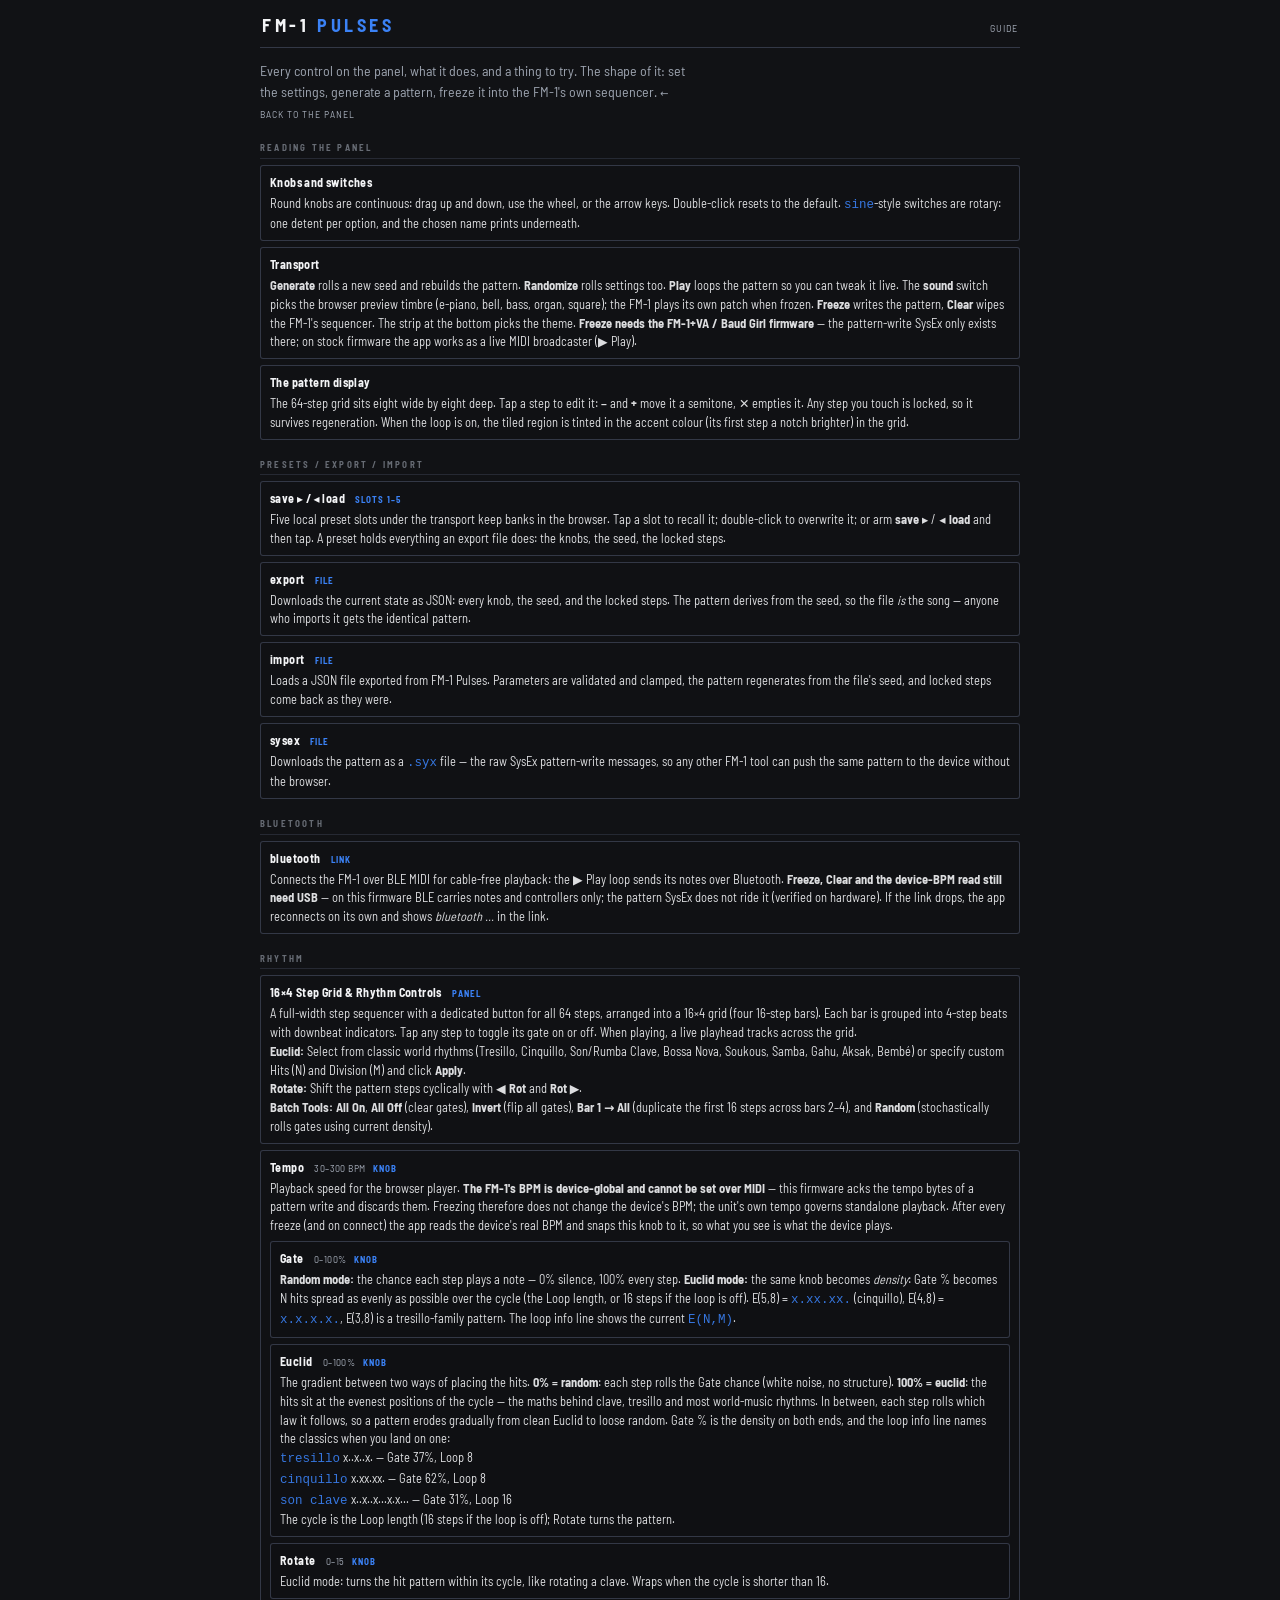
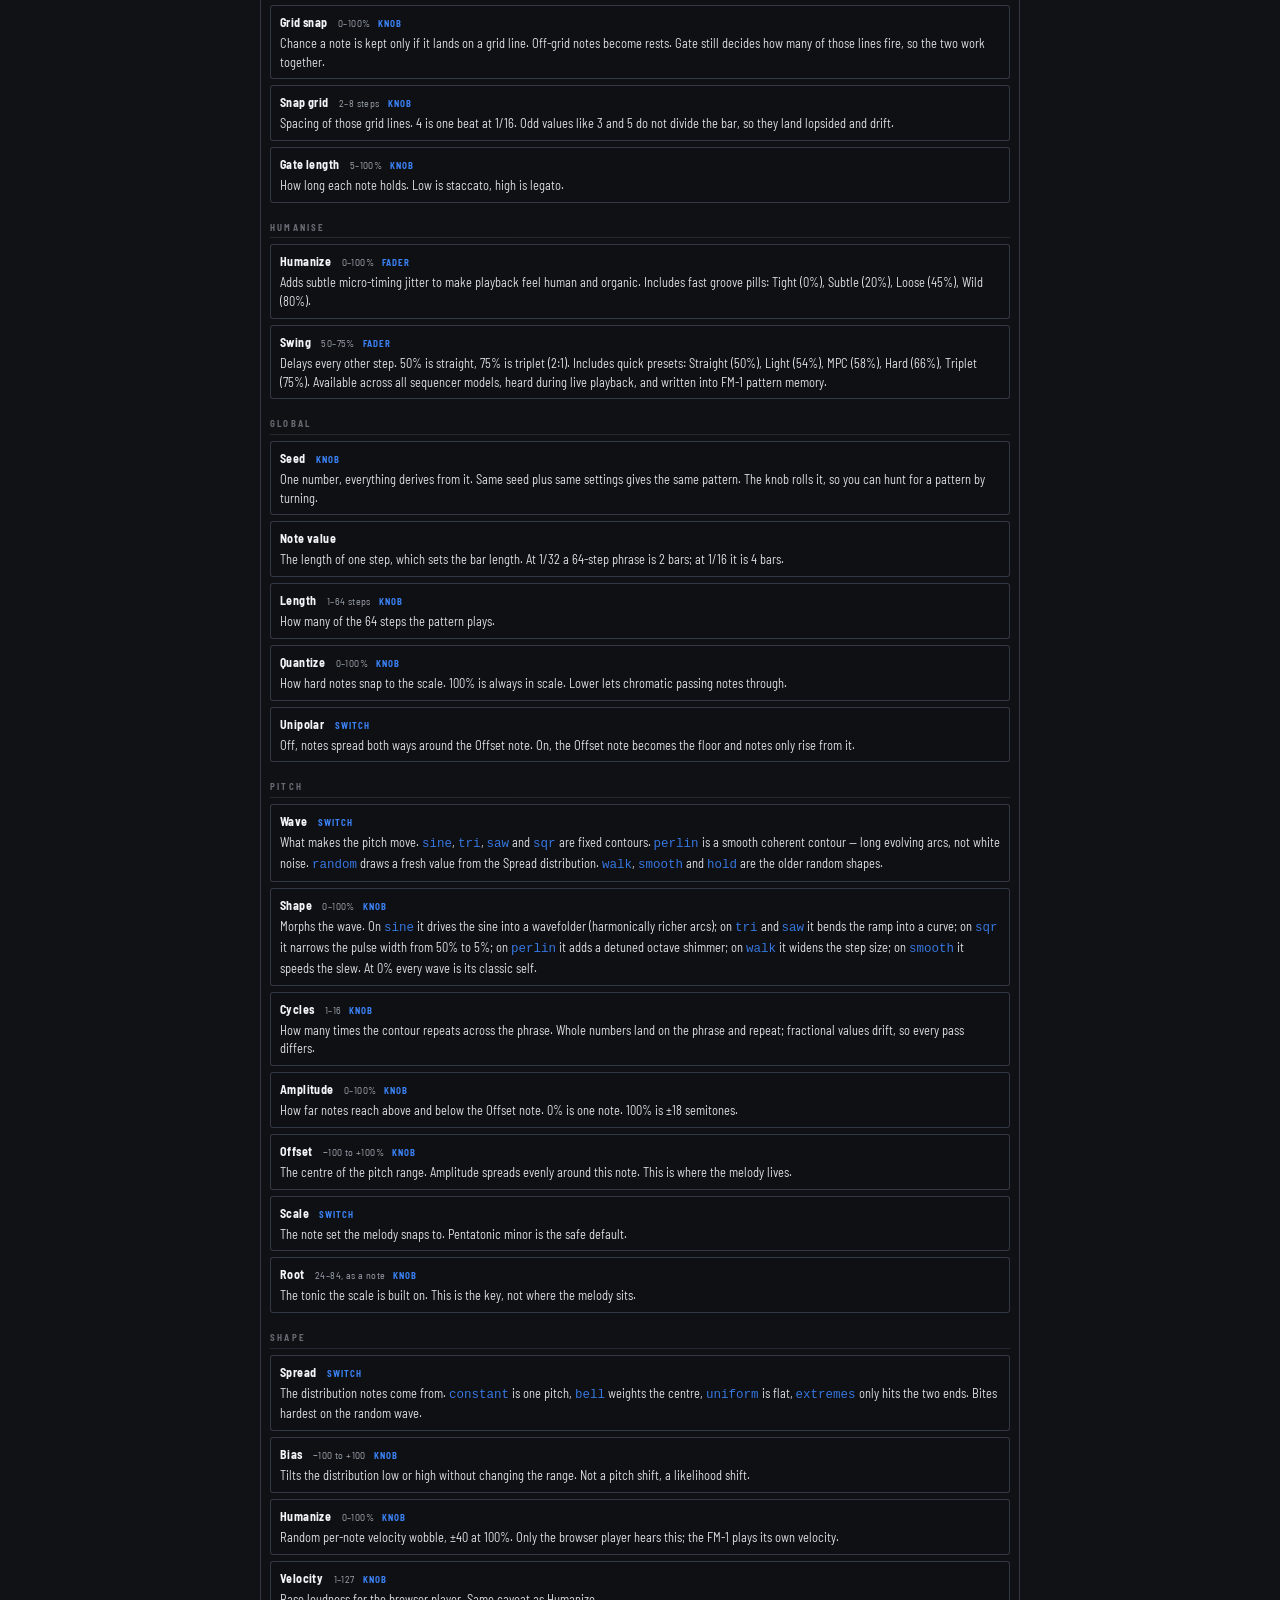
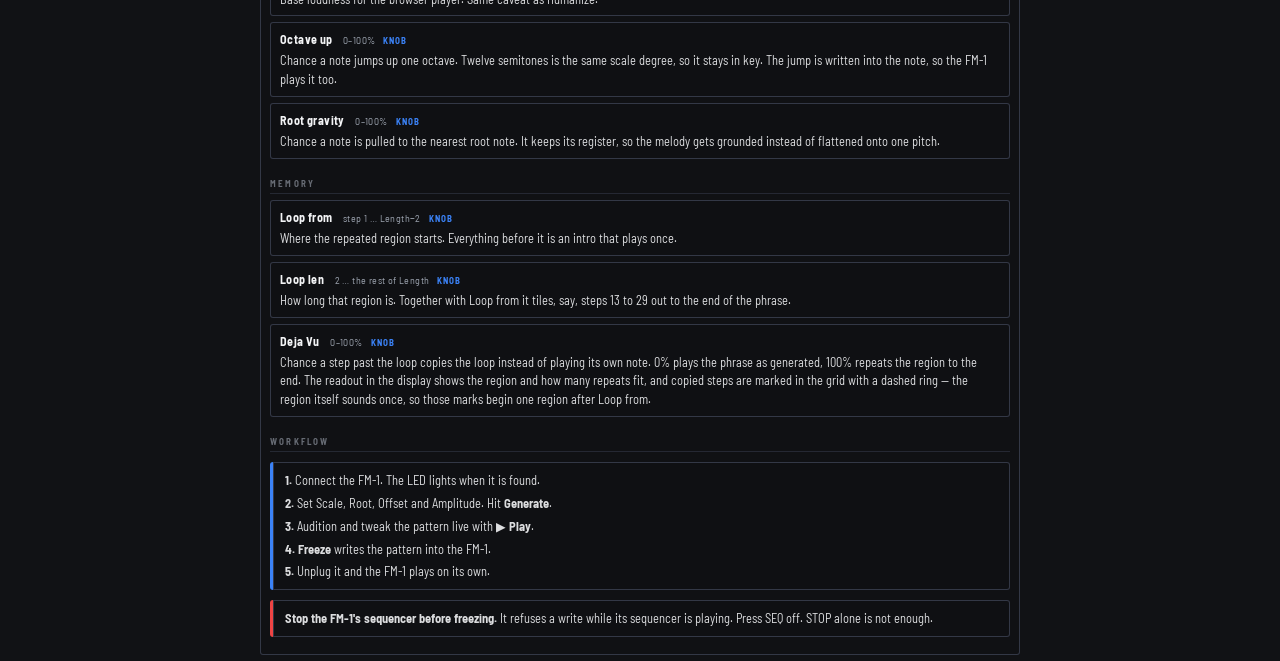
==== guide.html @ 53744e91 "Add unified Humanise section with swing and timing jitter across all sequencer models" ====
<!doctype html>
<html lang="en" data-theme="purple">
<head>
<meta charset="utf-8">
<meta name="viewport" content="width=device-width, initial-scale=1">
<meta name="theme-color" content="#12101a">
<title>FM-1 Pulses — guide</title>
<link rel="icon" href="data:,">
<link rel="stylesheet" href="css/style.css?v=68">
<link rel="stylesheet" href="css/rack.css?v=68">
<style>
  body { padding: 12px; }
  .wrap { max-width: 760px; margin: 0 auto; }
  .top {
    display: flex; align-items: baseline; gap: 10px; padding: 0 2px 8px;
    border-bottom: 1px solid var(--line); margin-bottom: 12px;
  }
  .top h1 { font-size: 18px; margin: 0; letter-spacing: 3.6px; font-weight: 700; color: var(--fg); }
  .top h1 b { color: var(--accent); }
  .top .sub { font-size: 10px; letter-spacing: 1px; text-transform: uppercase; color: var(--dim); margin-left: auto; }
  .intro { color: var(--dim); max-width: 62ch; margin: 0 0 4px; }
  h2 { font-size: 9px; letter-spacing: 2.2px; text-transform: uppercase; color: var(--dim); font-weight: 700; margin: 18px 0 6px; border-bottom: 1px solid var(--line); padding-bottom: 3px; }
  .param {
    border-radius: 3px; background-color: rgba(0,0,0,.07);
    box-shadow: inset 0 0 0 1px var(--line);
    padding: 8px 10px; margin: 6px 0;
  }
  .param h3 { margin: 0 0 3px; font-size: 12px; letter-spacing: .4px; color: var(--fg); }
  .param h3 .rng { color: var(--dim); font-weight: 400; font-size: 10px; margin-left: 8px; }
  .param h3 .kind { color: var(--accent); font-weight: 700; font-size: 9px; letter-spacing: 1px; text-transform: uppercase; margin-left: 8px; }
  .param p { margin: 0; font-size: 12.5px; color: var(--fg); opacity: .9; }
  .note {
    border-radius: 3px; box-shadow: inset 0 0 0 1px var(--line);
    border-left: 3px solid var(--accent);
    padding: 9px 12px; margin: 10px 0; font-size: 12.5px; background-color: rgba(0,0,0,.07);
  }
  .note p { margin: 0 0 4px; }
  .note p:last-child { margin-bottom: 0; }
  code { color: var(--accent); }
  a.back { color: var(--dim); text-decoration: none; font-size: 10px; letter-spacing: 1px; text-transform: uppercase; }
  a.back:hover { color: var(--accent); }
</style>
</head>
<body>
<div class="wrap">

  <div class="top">
    <h1>FM-1 <b>PULSES</b></h1>
    <span class="sub">guide</span>
  </div>
  <p class="intro">Every control on the panel, what it does, and a thing to try. The shape of it: set the settings, generate a pattern, freeze it into the FM-1's own sequencer. <a class="back" href="index.html">← back to the panel</a></p>

  <h2>Reading the panel</h2>
  <div class="param">
    <h3>Knobs and switches</h3>
    <p>Round knobs are continuous: drag up and down, use the wheel, or the arrow keys. Double-click resets to the default. <code>sine</code>-style switches are rotary: one detent per option, and the chosen name prints underneath.</p>
  </div>
  <div class="param">
    <h3>Transport</h3>
    <p><b>Generate</b> rolls a new seed and rebuilds the pattern. <b>Randomize</b> rolls settings too. <b>Play</b> loops the pattern so you can tweak it live. The <b>sound</b> switch picks the browser preview timbre (e-piano, bell, bass, organ, square); the FM-1 plays its own patch when frozen. <b>Freeze</b> writes the pattern, <b>Clear</b> wipes the FM-1's sequencer. The strip at the bottom picks the theme. <b>Freeze needs the FM-1+VA / Baud Girl firmware</b> — the pattern-write SysEx only exists there; on stock firmware the app works as a live MIDI broadcaster (▶ Play).</p>
  </div>
  <div class="param">
    <h3>The pattern display</h3>
    <p>The 64-step grid sits eight wide by eight deep. Tap a step to edit it: <b>−</b> and <b>+</b> move it a semitone, <b>✕</b> empties it. Any step you touch is locked, so it survives regeneration. When the loop is on, the tiled region is tinted in the accent colour (its first step a notch brighter) in the grid.</p>
  </div>

  <h2>Presets / export / import</h2>
  <div class="param">
    <h3>save ▸ / ◂ load <span class="kind">slots 1–5</span></h3>
    <p>Five local preset slots under the transport keep banks in the browser. Tap a slot to recall it; double-click to overwrite it; or arm <b>save ▸</b> / <b>◂ load</b> and then tap. A preset holds everything an export file does: the knobs, the seed, the locked steps.</p>
  </div>
  <div class="param">
    <h3>export <span class="kind">file</span></h3>
    <p>Downloads the current state as JSON: every knob, the seed, and the locked steps. The pattern derives from the seed, so the file <i>is</i> the song — anyone who imports it gets the identical pattern.</p>
  </div>
  <div class="param">
    <h3>import <span class="kind">file</span></h3>
    <p>Loads a JSON file exported from FM-1 Pulses. Parameters are validated and clamped, the pattern regenerates from the file's seed, and locked steps come back as they were.</p>
  </div>
  <div class="param">
    <h3>sysex <span class="kind">file</span></h3>
    <p>Downloads the pattern as a <code>.syx</code> file — the raw SysEx pattern-write messages, so any other FM-1 tool can push the same pattern to the device without the browser.</p>
  </div>

  <h2>Bluetooth</h2>
  <div class="param">
    <h3>bluetooth <span class="kind">link</span></h3>
    <p>Connects the FM-1 over BLE MIDI for cable-free playback: the ▶ Play loop sends its notes over Bluetooth. <b>Freeze, Clear and the device-BPM read still need USB</b> — on this firmware BLE carries notes and controllers only; the pattern SysEx does not ride it (verified on hardware). If the link drops, the app reconnects on its own and shows <i>bluetooth …</i> in the link.</p>
  </div>

  <h2>Rhythm</h2>
  <div class="param">
    <h3>16×4 Step Grid &amp; Rhythm Controls <span class="kind">panel</span></h3>
    <p>A full-width step sequencer with a dedicated button for all 64 steps, arranged into a 16×4 grid (four 16-step bars). Each bar is grouped into 4-step beats with downbeat indicators. Tap any step to toggle its gate on or off. When playing, a live playhead tracks across the grid.</p>
    <p><b>Euclid:</b> Select from classic world rhythms (Tresillo, Cinquillo, Son/Rumba Clave, Bossa Nova, Soukous, Samba, Gahu, Aksak, Bembé) or specify custom Hits (N) and Division (M) and click <b>Apply</b>.<br>
    <b>Rotate:</b> Shift the pattern steps cyclically with <b>◀ Rot</b> and <b>Rot ▶</b>.<br>
    <b>Batch Tools:</b> <b>All On</b>, <b>All Off</b> (clear gates), <b>Invert</b> (flip all gates), <b>Bar 1 → All</b> (duplicate the first 16 steps across bars 2–4), and <b>Random</b> (stochastically rolls gates using current density).</p>
  </div>
  <div class="param">
    <h3>Tempo <span class="rng">30–300 BPM</span><span class="kind">knob</span></h3>
    <p>Playback speed for the browser player. <b>The FM-1's BPM is device-global and cannot be set over MIDI</b> — this firmware acks the tempo bytes of a pattern write and discards them. Freezing therefore does not change the device's BPM; the unit's own tempo governs standalone playback. After every freeze (and on connect) the app reads the device's real BPM and snaps this knob to it, so what you see is what the device plays.</p>
  <div class="param">
    <h3>Gate <span class="rng">0–100%</span><span class="kind">knob</span></h3>
    <p><b>Random mode:</b> the chance each step plays a note — 0% silence, 100% every step. <b>Euclid mode:</b> the same knob becomes <i>density</i>: Gate % becomes N hits spread as evenly as possible over the cycle (the Loop length, or 16 steps if the loop is off). E(5,8) = <code>x.xx.xx.</code> (cinquillo), E(4,8) = <code>x.x.x.x.</code>, E(3,8) is a tresillo-family pattern. The loop info line shows the current <code>E(N,M)</code>.</p>
  </div>
  <div class="param">
    <h3>Euclid <span class="rng">0–100%</span><span class="kind">knob</span></h3>
    <p>The gradient between two ways of placing the hits. <b>0% = random</b>: each step rolls the Gate chance (white noise, no structure). <b>100% = euclid</b>: the hits sit at the evenest positions of the cycle — the maths behind clave, tresillo and most world-music rhythms. In between, each step rolls which law it follows, so a pattern erodes gradually from clean Euclid to loose random. Gate % is the density on both ends, and the loop info line names the classics when you land on one:</p>
    <p><code>tresillo</code> x..x..x. — Gate 37%, Loop 8<br>
    <code>cinquillo</code> x.xx.xx. — Gate 62%, Loop 8<br>
    <code>son clave</code> x..x..x...x.x... — Gate 31%, Loop 16<br>
    The cycle is the Loop length (16 steps if the loop is off); Rotate turns the pattern.</p>
  </div>
  <div class="param">
    <h3>Rotate <span class="rng">0–15</span><span class="kind">knob</span></h3>
    <p>Euclid mode: turns the hit pattern within its cycle, like rotating a clave. Wraps when the cycle is shorter than 16.</p>
  </div>
  <div class="param">
    <h3>Grid snap <span class="rng">0–100%</span><span class="kind">knob</span></h3>
    <p>Chance a note is kept only if it lands on a grid line. Off-grid notes become rests. Gate still decides how many of those lines fire, so the two work together.</p>
  </div>
  <div class="param">
    <h3>Snap grid <span class="rng">2–8 steps</span><span class="kind">knob</span></h3>
    <p>Spacing of those grid lines. 4 is one beat at 1/16. Odd values like 3 and 5 do not divide the bar, so they land lopsided and drift.</p>
  </div>
  <div class="param">
    <h3>Gate length <span class="rng">5–100%</span><span class="kind">knob</span></h3>
    <p>How long each note holds. Low is staccato, high is legato.</p>
  </div>

  <h2>Humanise</h2>
  <div class="param">
    <h3>Humanize <span class="rng">0–100%</span><span class="kind">fader</span></h3>
    <p>Adds subtle micro-timing jitter to make playback feel human and organic. Includes fast groove pills: Tight (0%), Subtle (20%), Loose (45%), Wild (80%).</p>
  </div>
  <div class="param">
    <h3>Swing <span class="rng">50–75%</span><span class="kind">fader</span></h3>
    <p>Delays every other step. 50% is straight, 75% is triplet (2:1). Includes quick presets: Straight (50%), Light (54%), MPC (58%), Hard (66%), Triplet (75%). Available across all sequencer models, heard during live playback, and written into FM-1 pattern memory.</p>
  </div>

  <h2>Global</h2>
  <div class="param">
    <h3>Seed <span class="kind">knob</span></h3>
    <p>One number, everything derives from it. Same seed plus same settings gives the same pattern. The knob rolls it, so you can hunt for a pattern by turning.</p>
  </div>
  <div class="param">
    <h3>Note value</h3>
    <p>The length of one step, which sets the bar length. At 1/32 a 64-step phrase is 2 bars; at 1/16 it is 4 bars.</p>
  </div>
  <div class="param">
    <h3>Length <span class="rng">1–64 steps</span><span class="kind">knob</span></h3>
    <p>How many of the 64 steps the pattern plays.</p>
  </div>
  <div class="param">
    <h3>Quantize <span class="rng">0–100%</span><span class="kind">knob</span></h3>
    <p>How hard notes snap to the scale. 100% is always in scale. Lower lets chromatic passing notes through.</p>
  </div>
  <div class="param">
    <h3>Unipolar <span class="kind">switch</span></h3>
    <p>Off, notes spread both ways around the Offset note. On, the Offset note becomes the floor and notes only rise from it.</p>
  </div>

  <h2>Pitch</h2>
  <div class="param">
    <h3>Wave <span class="kind">switch</span></h3>
    <p>What makes the pitch move. <code>sine</code>, <code>tri</code>, <code>saw</code> and <code>sqr</code> are fixed contours. <code>perlin</code> is a smooth coherent contour — long evolving arcs, not white noise. <code>random</code> draws a fresh value from the Spread distribution. <code>walk</code>, <code>smooth</code> and <code>hold</code> are the older random shapes.</p>
  </div>
  <div class="param">
    <h3>Shape <span class="rng">0–100%</span><span class="kind">knob</span></h3>
    <p>Morphs the wave. On <code>sine</code> it drives the sine into a wavefolder (harmonically richer arcs); on <code>tri</code> and <code>saw</code> it bends the ramp into a curve; on <code>sqr</code> it narrows the pulse width from 50% to 5%; on <code>perlin</code> it adds a detuned octave shimmer; on <code>walk</code> it widens the step size; on <code>smooth</code> it speeds the slew. At 0% every wave is its classic self.</p>
  </div>
  <div class="param">
    <h3>Cycles <span class="rng">1–16</span><span class="kind">knob</span></h3>
    <p>How many times the contour repeats across the phrase. Whole numbers land on the phrase and repeat; fractional values drift, so every pass differs.</p>
  </div>
  <div class="param">
    <h3>Amplitude <span class="rng">0–100%</span><span class="kind">knob</span></h3>
    <p>How far notes reach above and below the Offset note. 0% is one note. 100% is ±18 semitones.</p>
  </div>
  <div class="param">
    <h3>Offset <span class="rng">−100 to +100%</span><span class="kind">knob</span></h3>
    <p>The centre of the pitch range. Amplitude spreads evenly around this note. This is where the melody lives.</p>
  </div>
  <div class="param">
    <h3>Scale <span class="kind">switch</span></h3>
    <p>The note set the melody snaps to. Pentatonic minor is the safe default.</p>
  </div>
  <div class="param">
    <h3>Root <span class="rng">24–84, as a note</span><span class="kind">knob</span></h3>
    <p>The tonic the scale is built on. This is the key, not where the melody sits.</p>
  </div>

  <h2>Shape</h2>
  <div class="param">
    <h3>Spread <span class="kind">switch</span></h3>
    <p>The distribution notes come from. <code>constant</code> is one pitch, <code>bell</code> weights the centre, <code>uniform</code> is flat, <code>extremes</code> only hits the two ends. Bites hardest on the random wave.</p>
  </div>
  <div class="param">
    <h3>Bias <span class="rng">−100 to +100</span><span class="kind">knob</span></h3>
    <p>Tilts the distribution low or high without changing the range. Not a pitch shift, a likelihood shift.</p>
  </div>
  <div class="param">
    <h3>Humanize <span class="rng">0–100%</span><span class="kind">knob</span></h3>
    <p>Random per-note velocity wobble, ±40 at 100%. Only the browser player hears this; the FM-1 plays its own velocity.</p>
  </div>
  <div class="param">
    <h3>Velocity <span class="rng">1–127</span><span class="kind">knob</span></h3>
    <p>Base loudness for the browser player. Same caveat as Humanize.</p>
  </div>
  <div class="param">
    <h3>Octave up <span class="rng">0–100%</span><span class="kind">knob</span></h3>
    <p>Chance a note jumps up one octave. Twelve semitones is the same scale degree, so it stays in key. The jump is written into the note, so the FM-1 plays it too.</p>
  </div>
  <div class="param">
    <h3>Root gravity <span class="rng">0–100%</span><span class="kind">knob</span></h3>
    <p>Chance a note is pulled to the nearest root note. It keeps its register, so the melody gets grounded instead of flattened onto one pitch.</p>
  </div>

  <h2>Memory</h2>
  <div class="param">
    <h3>Loop from <span class="rng">step 1 … Length−2</span><span class="kind">knob</span></h3>
    <p>Where the repeated region starts. Everything before it is an intro that plays once.</p>
  </div>
  <div class="param">
    <h3>Loop len <span class="rng">2 … the rest of Length</span><span class="kind">knob</span></h3>
    <p>How long that region is. Together with Loop from it tiles, say, steps 13 to 29 out to the end of the phrase.</p>
  </div>
  <div class="param">
    <h3>Deja Vu <span class="rng">0–100%</span><span class="kind">knob</span></h3>
    <p>Chance a step past the loop copies the loop instead of playing its own note. 0% plays the phrase as generated, 100% repeats the region to the end. The readout in the display shows the region and how many repeats fit, and copied steps are marked in the grid with a dashed ring — the region itself sounds once, so those marks begin one region after Loop from.</p>
  </div>

  <h2>Workflow</h2>
  <div class="note">
    <p><b>1.</b> Connect the FM-1. The LED lights when it is found.</p>
    <p><b>2.</b> Set Scale, Root, Offset and Amplitude. Hit <b>Generate</b>.</p>
    <p><b>3.</b> Audition and tweak the pattern live with <b>▶ Play</b>.</p>
    <p><b>4.</b> <b>Freeze</b> writes the pattern into the FM-1.</p>
    <p><b>5.</b> Unplug it and the FM-1 plays on its own.</p>
  </div>
  <div class="note" style="border-left-color: var(--err)">
    <p><b>Stop the FM-1's sequencer before freezing.</b> It refuses a write while its sequencer is playing. Press SEQ off. STOP alone is not enough.</p>
  </div>

</div>
</body>
</html>
---- css/style.css ----
/* FM-1 Pulses — themes are the FM-1's OWN seven, decoded from its firmware
   (`BGTHEME` table, baudgirl_092_app.bin @ 0x8ecbc: each entry = 12-byte name
   + 4 RGB565 colours = accent, tint, dark bg, mid). */

:root, [data-theme="dark"] {
  --bg: #111215;
  --panel: #18191f;
  --panel2: #22252e;
  --line: #333846;
  --line-focus: #4b5264;
  --fg: #f3f4f6;
  --dim: #9ca3af;
  --accent: #3b82f6;
  --accent2: #60a5fa;
  --ok: #22c55e;
  --err: #ef4444;
}

[data-theme="light"] {
  --bg: #f3f4f6;
  --panel: #ffffff;
  --panel2: #e5e7eb;
  --line: #d1d5db;
  --line-focus: #9ca3af;
  --fg: #111827;
  --dim: #4b5563;
  --accent: #2563eb;
  --accent2: #1d4ed8;
  --ok: #16a34a;
  --err: #dc2626;
}

* { box-sizing: border-box; }
html, body { margin: 0; }
body {
  background: var(--bg); color: var(--fg);
  font: 14px/1.5 ui-monospace, SFMono-Regular, Menlo, Consolas, monospace;
  display: flex; flex-direction: column; min-height: 100vh;
  transition: background .25s, color .25s;
}

header {
  display: flex; align-items: center; justify-content: space-between; gap: 12px;
  padding: 10px 16px; border-bottom: 1px solid var(--line); background: var(--panel);
  position: sticky; top: 0; z-index: 5; flex-wrap: wrap;
}
h1 { font-size: 15px; margin: 0; font-weight: 600; letter-spacing: .5px; }
h1 span { color: var(--accent); }
h1 small { color: var(--dim); font-weight: 400; margin-left: 8px; font-size: 11px; }
.midi { display: flex; align-items: center; gap: 10px; flex-wrap: wrap; }
.status { font-size: 12px; color: var(--dim); }
.status.ok { color: var(--ok); }
.status.err { color: var(--err); }

main { flex: 1; padding: 14px 16px 120px; max-width: 1180px; width: 100%; margin: 0 auto; }

h2 {
  font-size: 11px; text-transform: uppercase; letter-spacing: 1.2px;
  color: var(--fg); opacity: .62; margin: 16px 0 8px; font-weight: 600;
}
h2 small { text-transform: none; letter-spacing: 0; color: var(--dim); font-weight: 400; }

.grid { display: grid; grid-template-columns: repeat(auto-fill, minmax(330px, 1fr)); gap: 6px 20px; }
.ctl { display: grid; grid-template-columns: 82px 1fr 58px 42px; align-items: center; gap: 8px; padding: 3px 0; }
.ctl > span { color: var(--fg); opacity: .62; font-size: 12px; }
.ctl > .span2 { grid-column: 2 / -1; }
.ctl > b { text-align: left; color: var(--accent); font-weight: 500; font-size: 11px; font-variant-numeric: tabular-nums; white-space: nowrap; }

input[type=range] { -webkit-appearance: none; appearance: none; width: 100%; height: 18px; background: none; }
input[type=range]::-webkit-slider-runnable-track { height: 4px; background: var(--line); border-radius: 2px; }
input[type=range]::-moz-range-track { height: 4px; background: var(--line); border-radius: 2px; }
input[type=range]::-webkit-slider-thumb {
  -webkit-appearance: none; width: 14px; height: 14px; margin-top: -5px; border-radius: 50%;
  background: var(--accent); border: 0; cursor: pointer;
}
input[type=range]::-moz-range-thumb { width: 14px; height: 14px; border-radius: 50%; background: var(--accent); border: 0; cursor: pointer; }

select, button {
  font: inherit; color: var(--fg); background: var(--panel2);
  border: 1px solid var(--line); border-radius: 6px; padding: 5px 9px; cursor: pointer;
}
input[type=number] {
  font: inherit; color: var(--fg); background: var(--panel2); border: 1px solid var(--line);
  border-radius: 6px; padding: 4px 6px; width: 100%; text-align: right;
  font-variant-numeric: tabular-nums;
}
input[type=number]:focus { outline: none; border-color: var(--accent); }
input[type=checkbox].chk { width: 18px; height: 18px; accent-color: var(--accent); justify-self: start; margin: 0; cursor: pointer; }
select { width: 100%; }
button:hover { border-color: var(--accent); }
button.primary { background: var(--accent); color: var(--bg); border-color: var(--accent); font-weight: 600; }
button.primary:hover { filter: brightness(1.08); }
button.playing { background: var(--err); color: var(--bg); border-color: var(--err); font-weight: 600; }
button.danger { color: var(--err); }
button.danger:hover { border-color: var(--err); }

/* ---- bank strip: 16 slots, each a mini 8x8 step map ---- */
.banksec { margin-top: 12px; }
.bank { display: grid; grid-template-columns: repeat(16, 1fr); gap: 6px; }
.bankcell {
  display: flex; flex-direction: column; align-items: center; gap: 4px;
  padding: 6px 4px; background: var(--panel); border: 1px solid var(--line);
  border-radius: 8px; cursor: pointer; font: inherit;
}
.bankcell:hover { border-color: var(--dim); }
.bankcell.sel { border-color: var(--accent); box-shadow: 0 0 0 1px var(--accent); }
.bankcell .bn { font-size: 10px; color: var(--dim); }
.bankcell.sel .bn { color: var(--accent); font-weight: 600; }
.bankcell .mini { display: grid; grid-template-columns: repeat(8, 1fr); gap: 1px; width: 100%; }
.bankcell .mini i { aspect-ratio: 1 / 1; border-radius: 50%; background: var(--line); opacity: .55; }
.bankcell .mini i.on { background: var(--accent); opacity: 1; }
/* loop steps are HIGHLIGHTED, not darkened: rests lift out of the dim, notes keep full accent */
.bankcell .mini i.loop { background: color-mix(in srgb, var(--accent) 35%, transparent); opacity: 1; }
.bankcell .mini i.loop.on { background: var(--accent); }
.bankcell .mini i.loopstart { background: color-mix(in srgb, var(--accent) 60%, transparent); opacity: 1; }
.bankcell .mini i.loopstart.on { background: var(--accent); }
.bankcell .bc { font-size: 9px; color: var(--dim); }

/* ---- phrase step grid: each step is a circle, like the FM-1's LEDs ---- */
.buffer { margin-top: 8px; }
.steps {
  display: grid; grid-template-columns: repeat(16, 1fr); gap: 8px;
  background: var(--panel); border: 1px solid var(--line); border-radius: 12px; padding: 14px;
}
.cell {
  aspect-ratio: 1 / 1; border-radius: 28%; display: flex; align-items: center; justify-content: center;
  font-size: 10px; background: var(--panel2); color: var(--fg);
  border: 1px solid var(--line); user-select: none;
  transition: opacity .1s ease, background-color .1s ease;
}
.cell.on {
  background: var(--accent); color: #ffffff; border-color: var(--accent); font-weight: 700;
  opacity: var(--vel-alpha, 1);
}
.cell.off { opacity: .45; }
.cell.now { outline: 2px solid var(--fg); outline-offset: 1px; opacity: 1 !important; }
.cell.locked { border-color: var(--fg); border-style: dashed; }
.cell.edit { outline: 2px solid var(--accent); outline-offset: 1px; opacity: 1 !important; }

/* step editor bar */
.editor {
  display: flex; align-items: center; gap: 8px; flex-wrap: wrap;
  margin-top: 8px; padding: 8px 10px; background: var(--panel);
  border: 1px solid var(--line); border-radius: 10px; font-size: 12px;
}
.editor .elab { color: var(--fg); opacity: .62; }
.editor .elab b { color: var(--accent); }
.editor .enote { color: var(--accent); font-weight: 600; min-width: 52px; }
.editor button { padding: 4px 9px; }
.editor .elock.on { border-color: var(--accent2); color: var(--accent2); }
.editor .lockcount { color: var(--dim); margin-left: auto; }

footer {
  display: flex; justify-content: space-between; gap: 12px; flex-wrap: wrap;
  padding: 12px 16px; border-top: 1px solid var(--line); background: var(--panel);
  position: sticky; bottom: 0;
}
.group { display: flex; align-items: center; gap: 8px; flex-wrap: wrap; }
.slotpick, .themepick { color: var(--dim); font-size: 12px; display: flex; align-items: center; gap: 6px; }
.slotpick select { width: auto; }

/* theme menu — one round swatch per FM-1 theme */
.theme-menu { display: flex; gap: 6px; align-items: center; }
.swatch {
  width: 22px; height: 22px; padding: 0; border-radius: 50%;
  border: 2px solid var(--line); cursor: pointer;
}
.swatch:hover { border-color: var(--dim); }
.swatch.active { border-color: var(--fg); box-shadow: 0 0 0 2px var(--panel); }

.hint { color: var(--fg); opacity: .6; font-size: 11px; }
a.guide { color: var(--dim); text-decoration: none; font-size: 12px; }
a.guide:hover { color: var(--accent); }

@media (max-width: 640px) {
  .ctl { grid-template-columns: 74px 1fr 54px 38px; gap: 6px; }
  .steps { grid-template-columns: repeat(8, 1fr); }
  .bank { grid-template-columns: repeat(8, 1fr); }
}
---- css/rack.css ----
/* rack.css — one enclosure, knobs on top, pattern display below (portrait) or beside
   it (landscape). Panel is monochrome; the theme accent is reserved for live state.
   Reuses the FM-1 theme variables from style.css. */

/* Panel typeface: Barlow Semi Condensed (SIL OFL), self-hosted so the app still
   works offline. A condensed grotesk is what a panel legend is printed in; the
   system sans was reading as a web dashboard. */
@font-face { font-family: "Panel"; src: url("fonts/barlow-sc-400.woff2") format("woff2"); font-weight: 400; font-style: normal; font-display: swap; }
@font-face { font-family: "Panel"; src: url("fonts/barlow-sc-600.woff2") format("woff2"); font-weight: 600; font-style: normal; font-display: swap; }
@font-face { font-family: "Panel"; src: url("fonts/barlow-sc-700.woff2") format("woff2"); font-weight: 700; font-style: normal; font-display: swap; }

body { padding: 12px; font-family: "Panel", ui-sans-serif, system-ui, sans-serif; }

/* ---- panel grid: everything sits on the same 6-rail column ---- */
.rack {
  display: grid;
  grid-template-columns: repeat(6, minmax(0, 1fr));
  gap: 7px;
  align-items: start;
}
/* Sections draw their box with an inset shadow, NOT a border/padding: a real
   border would consume width, and a 2-rail box and a 6-rail box then produce
   different cell widths so the rails would not line up. Shadows cost no layout. */
.sect {
  border-radius: 6px;
  background-color: var(--panel2);
  border: 1px solid var(--line);
  padding: 8px 10px;
  min-width: 0;
  display: flex;
  flex-direction: column;
}
.sect > h3 {
  margin: 0 0 8px 0;
  padding: 0 0 4px 0;
  font-size: 10px;
  letter-spacing: 1.2px;
  text-transform: uppercase;
  color: var(--fg);
  font-weight: 700;
  border-bottom: 1px solid var(--line);
  line-height: 1.2;
}
/* the internal gap MUST equal the panel gap, or the rails drift */
.sgrid {
  flex: 1 1 auto;
  min-width: 0;
  display: grid;
  gap: 5px 6px;
  align-items: center;
}
.sgrid hr {
  grid-column: 1 / -1;
  border: 0;
  border-top: 1px solid var(--line);
  margin: 2px 0;
  width: 100%;
}

/* controls scale with the rail so 6 columns fit a phone too */
.rack *, .rack *::before, .rack *::after { box-sizing: border-box; }
.sgrid > * { max-width: 100%; min-width: 0; }
.knob { min-width: 0; }
.knob svg { width: 100%; height: auto; }
.knob.k-lg svg { max-width: 60px; }
.knob.k-md svg { max-width: 52px; }
.knob.k-sm svg { max-width: 44px; }
.k-lab { max-width: 100%; }
/* a rotary switch shows a name, not a number, and names are longer */
.k-smallval .k-val { font-size: 8.5px; font-weight: 700; letter-spacing: .2px; }
/* Every control must fit ONE rail. */
.sel { width: calc(100% - 8px); min-width: 0; margin-inline: auto; }
.sw { width: calc(100% - 8px); margin: 0 auto; }
.sw-body { max-width: 100%; width: 100%; }
.sw-arrow { flex: 0 0 auto; padding: 5px 2px 6px; }
.toggle {
  width: calc(100% - 8px); margin-inline: auto;
  font-size: 8.5px; letter-spacing: .7px; padding: 6px 7px;
  white-space: nowrap; overflow: hidden; text-overflow: ellipsis;
}
.sw-val {
  flex: 1 1 auto; min-width: 0;
  height: 23px; line-height: 1.1;
  display: flex; align-items: center; justify-content: center;
  font-size: 9.5px; color: var(--fg); padding: 5px 1px 6px;
  text-align: center; word-break: break-word; overflow: hidden;
  font-variant-numeric: tabular-nums;
}

.layout { display: block; }
.module { display: flex; flex-direction: column; }

/* ---- clean accessible enclosure ---- */
.case {
  width: 100%;
  max-width: 470px;
  margin: 0 auto;
  background-color: var(--panel);
  border: 1px solid var(--line);
  border-radius: 8px;
  box-shadow: 0 4px 16px rgba(0,0,0,.15);
  padding: 12px;
}

.brand {
  display: flex; align-items: center; justify-content: space-between; gap: 10px;
  padding: 0 2px 6px; border-bottom: 1px solid var(--line);
  flex-wrap: wrap;
}
.brand-left {
  display: flex; align-items: center; gap: 8px; flex-wrap: wrap; min-width: 0;
}
.brand-right {
  display: flex; align-items: center; gap: 12px; margin-left: auto; flex-wrap: wrap;
}
/* the title is the product name: it should be the loudest thing in the header */
.brand h1 {
  font-size: 18px; margin: 0; letter-spacing: 3.6px; font-weight: 700;
  color: var(--fg); line-height: 1; white-space: nowrap;
}
.brand h1 b { color: var(--accent); }

.nav-back-btn {
  display: inline-flex; align-items: center; gap: 4px;
  background: var(--panel2); color: var(--fg);
  border: 1px solid var(--line); border-radius: 4px;
  font-family: inherit; font-size: 9px; font-weight: 700;
  letter-spacing: 1.2px; text-transform: uppercase;
  padding: 4px 8px; cursor: pointer; line-height: 1.2;
  transition: all .15s ease;
}
.nav-back-btn:hover {
  background: var(--line); border-color: var(--accent);
  color: var(--accent);
}
.nav-back-btn:focus-visible {
  outline: 2px solid var(--accent); outline-offset: 1px;
}

.brand-mode-tag {
  display: inline-block; font-size: 8px; font-weight: 700;
  letter-spacing: 1.5px; text-transform: uppercase;
  color: var(--accent); background: color-mix(in srgb, var(--accent) 15%, transparent);
  border: 1px solid color-mix(in srgb, var(--accent) 45%, transparent);
  border-radius: 3px; padding: 2px 6px; line-height: 1;
}

/* MIDI status is a small readout, not a form control */
.brand .dev {
  display: flex; align-items: center; gap: 5px; min-width: 0;
  font-size: 10px; letter-spacing: .6px; color: var(--dim);
}
.brand .dev #devname { overflow: hidden; text-overflow: ellipsis; white-space: nowrap; max-width: 42vw; }
.brand .led { width: 7px; height: 7px; border-radius: 50%; background: var(--line); flex: 0 0 auto; }
.brand .led.ok { background: var(--accent); box-shadow: 0 0 6px var(--accent); }

.statusrow { display: flex; justify-content: space-between; align-items: baseline; gap: 8px; padding: 3px 2px 6px; }
.statusrow .glink { flex: 0 0 auto; font-size: 9px; letter-spacing: 1px; text-transform: uppercase; color: var(--dim); text-decoration: none; }
.statusrow .glink:hover { color: var(--accent); }
.statusrow .glink.glink-model { font-weight: 700; color: var(--accent); }
/* the status text fills the leftover width and ellipsizes, so the links on the
   left never move when the message length changes */
.statusrow .status { flex: 1 1 auto; min-width: 0; text-align: right; font-size: 9px; letter-spacing: .5px; color: var(--dim); overflow: hidden; text-overflow: ellipsis; white-space: nowrap; }
.statusrow .status.ok { color: var(--fg); }
.statusrow .status.err { color: var(--err); }

/* ---- Landing Interface (Model Selection) ---- */
.view-landing {
  padding: 10px 2px 6px;
  animation: landingFadeIn .22s ease-out;
}
@keyframes landingFadeIn {
  from { opacity: 0; transform: translateY(4px); }
  to { opacity: 1; transform: translateY(0); }
}

.landing-hero {
  padding: 6px 4px 12px;
  border-bottom: 1px solid var(--line);
  margin-bottom: 12px;
}
.landing-kicker {
  display: inline-flex; align-items: center; gap: 6px;
  font-size: 8.5px; font-weight: 700; letter-spacing: 2.2px;
  text-transform: uppercase; color: var(--accent);
  margin-bottom: 4px;
}
.landing-kicker::before {
  content: ""; width: 6px; height: 6px; border-radius: 50%;
  background: var(--accent); box-shadow: 0 0 6px var(--accent);
}
.landing-title {
  font-size: 20px; font-weight: 700; letter-spacing: 2px;
  text-transform: uppercase; margin: 0 0 6px; color: var(--fg);
  line-height: 1.15;
}
.landing-subtitle {
  font-size: 11px; line-height: 1.5; color: var(--dim);
  margin: 0; max-width: 680px; letter-spacing: .2px;
}

.models-grid {
  display: grid;
  grid-template-columns: repeat(auto-fill, minmax(280px, 1fr));
  gap: 11px;
  margin-bottom: 12px;
}

.model-card {
  background: var(--panel2);
  border: 1px solid var(--line);
  border-radius: 6px;
  padding: 12px;
  display: flex; flex-direction: column; justify-content: space-between;
  position: relative; overflow: hidden;
  transition: border-color .18s, transform .18s;
}

.model-card.is-active {
  border-color: color-mix(in srgb, var(--accent) 55%, var(--line));
  cursor: pointer;
}
.model-card.is-active::before {
  content: ""; position: absolute; top: 0; left: 0; right: 0;
  height: 3px; background: var(--accent);
}
.model-card.is-active:hover {
  transform: translateY(-2px);
  border-color: var(--accent);
}

.model-card.is-wip {
  opacity: .75;
  border: 1px dashed var(--line);
}
.model-card.is-wip:hover {
  opacity: .95;
  border-color: var(--dim);
}

.model-card-top {
  display: flex; align-items: flex-start; gap: 10px;
  margin-bottom: 8px;
}
.model-icon-wrap {
  flex: 0 0 34px; width: 34px; height: 34px;
  border-radius: 4px; background: var(--panel);
  border: 1px solid var(--line);
  display: flex; align-items: center; justify-content: center;
  color: var(--accent);
}
.model-card.is-wip .model-icon-wrap {
  color: var(--dim);
}

.model-header-text {
  flex: 1 1 auto; min-width: 0;
}
.model-title-row {
  display: flex; align-items: center; justify-content: space-between; gap: 6px;
}
.model-title {
  margin: 0; font-size: 14px; font-weight: 700; letter-spacing: 1.2px;
  text-transform: uppercase; color: var(--fg);
}
.model-kicker {
  font-size: 9px; font-weight: 600; letter-spacing: .4px;
  color: var(--accent); margin-top: 1px;
}
.model-card.is-wip .model-kicker {
  color: var(--dim);
}

.model-badge {
  font-size: 8px; font-weight: 700; letter-spacing: 1px;
  text-transform: uppercase; border-radius: 3px; padding: 2px 6px;
  white-space: nowrap; line-height: 1;
}
.badge-active {
  color: var(--ok); background: color-mix(in srgb, var(--ok) 15%, transparent);
  border: 1px solid color-mix(in srgb, var(--ok) 40%, transparent);
}
.badge-wip {
  color: var(--dim); background: var(--panel);
  border: 1px solid var(--line);
}

.model-desc {
  font-size: 11px; line-height: 1.45; color: var(--fg); opacity: .88;
  margin: 6px 0 8px; letter-spacing: .15px;
}
.model-tags {
  display: flex; flex-wrap: wrap; gap: 4px; margin-top: 6px;
}
.model-tag {
  font-size: 8px; font-weight: 600; letter-spacing: .4px;
  background: var(--panel); color: var(--dim);
  border: 1px solid var(--line); border-radius: 3px; padding: 2px 6px;
}
.model-card.is-active .model-tag {
  color: var(--fg); opacity: .85;
}

.model-card-footer {
  margin-top: 12px;
}
.model-launch-btn {
  width: 100%; padding: 8px 10px; font-family: inherit; font-size: 10px;
  font-weight: 700; letter-spacing: 1.2px; text-transform: uppercase;
  border-radius: 4px; cursor: pointer; display: flex; align-items: center;
  justify-content: center; gap: 6px; outline: none; transition: all .15s ease;
}
.model-launch-btn.primary {
  background: var(--accent); color: #ffffff; border: 1px solid var(--accent);
}
.model-launch-btn.primary:hover {
  filter: brightness(1.1);
}
.model-launch-btn.primary:focus-visible {
  outline: 2px solid var(--fg); outline-offset: 2px;
}
.model-launch-btn.disabled {
  background: var(--panel); color: var(--dim); border: 1px solid var(--line);
  cursor: not-allowed; opacity: .7;
}

.landing-footer {
  display: flex; align-items: center; justify-content: space-between;
  flex-wrap: wrap; gap: 10px; padding: 10px 4px 2px;
  border-top: 1px solid var(--line); margin-top: 6px;
}
.landing-firmware-note {
  font-size: 9px; letter-spacing: .4px; color: var(--dim);
  line-height: 1.35; flex: 1 1 300px;
}
.landing-firmware-note .note-pill {
  font-size: 7.5px; font-weight: 700; letter-spacing: 1px;
  background: var(--line); color: var(--fg); padding: 1px 4px;
  border-radius: 2px; margin-right: 4px;
}
.landing-firmware-note b { color: var(--fg); }
.landing-footer-actions {
  display: flex; align-items: center; gap: 12px;
}
.landing-footer-actions .glink {
  font-size: 9px; letter-spacing: 1px; text-transform: uppercase;
  color: var(--dim); text-decoration: none;
}
.landing-footer-actions .glink:hover { color: var(--accent); }

.view-traditional {
  width: 100%; min-width: 0;
  display: block;
}

.knob {
  display: flex; flex-direction: column; align-items: center;
  cursor: ns-resize; touch-action: none; user-select: none;
  outline: none; padding: 1px 2px;
}
.knob:focus-visible .k-cap { stroke: var(--accent); stroke-width: 2; }
.knob svg { display: block; }
.k-tick { stroke: var(--dim); stroke-width: 1.3; opacity: .7; }
.k-tick.major { stroke: var(--fg); stroke-width: 2; opacity: .9; }
.k-base { fill: var(--panel2); stroke: var(--line); stroke-width: 1.5; }
.k-cap { fill: var(--panel); stroke: var(--line); stroke-width: 1.5; }
.k-ptr { stroke: var(--fg); stroke-width: 3.2; stroke-linecap: round; }
.knob:focus-visible .k-ptr,
.knob.dragging .k-ptr { stroke: var(--accent); }
.knob.dragging .k-cap { stroke: var(--accent); }
.k-end { fill: var(--dim); font-size: 11px; font-family: inherit; font-weight: 600; }
.k-lab {
  font-size: 9px; letter-spacing: 1px; text-transform: uppercase; color: var(--dim);
  text-align: center; line-height: 1.2; max-width: 78px; font-weight: 700;
}
.k-val {
  font-size: 11px; color: var(--fg); font-variant-numeric: tabular-nums;
  line-height: 1.2; text-align: center; margin-top: 1px; font-weight: 600;
}

/* ---- encoder switch (replaces native select) ---- */
/* Fixed width on purpose: the value area must not resize with the option name,
   or a long one like 'smoothRandom' shoves the neighbouring knob sideways. */
.sw { display: flex; flex-direction: column; align-items: center; flex: 0 0 auto; }
.sw-lab {
  font-size: 9px; letter-spacing: 1px; text-transform: uppercase; color: var(--dim);
  font-weight: 700; margin-bottom: 3px; text-align: center;
}
.sw-body {
  display: flex; align-items: stretch; border: 1px solid var(--line); border-radius: 4px;
  background: var(--panel2); overflow: hidden;
  transition: border-color .12s;
}
.sw-body:focus-within { border-color: var(--accent); }
.sw-arrow {
  font: inherit; font-size: 11px; line-height: 1; color: var(--dim); background: none;
  border: 0; padding: 5px 4px 6px; cursor: pointer;
}
.sw-arrow:hover { color: var(--fg); background: var(--line); }
.sw-arrow:focus-visible { outline: 2px solid var(--accent); }

/* ---- toggle & button wrapper ---- */
.ctrl-wrap {
  display: flex; flex-direction: column; align-items: center; justify-content: flex-start;
  width: 100%; min-width: 0; padding: 1px 2px;
}
.ctrl-wrap .k-lab { margin-bottom: 3px; }
.toggle {
  font: inherit; font-size: 9px; letter-spacing: 1.1px; text-transform: uppercase;
  color: var(--fg); background: var(--panel2); border: 1px solid var(--line);
  border-radius: 4px; padding: 6px 9px; cursor: pointer;
  transition: border-color .12s, background-color .12s, color .12s;
}
.toggle:hover { border-color: var(--dim); }
.toggle:focus-visible { outline: 2px solid var(--accent); outline-offset: 1px; }
.sel { display: flex; flex-direction: column; align-items: center; }
.sel span {
  font-size: 9px; letter-spacing: 1px; text-transform: uppercase; color: var(--dim);
  font-weight: 700; margin-top: 3px;
}
.sel input {
  font: inherit; font-size: 10px; color: var(--fg); background: var(--panel2);
  border: 1px solid var(--line); border-radius: 4px; padding: 5px 3px;
  width: 100%; text-align: center; font-variant-numeric: tabular-nums;
}
.sel input:focus { outline: none; border-color: var(--accent); }
.toggle.on { color: #ffffff; background: var(--accent); border-color: var(--accent); font-weight: 700; }

/* ---- dropdown select ---- */
.dropdown-wrap {
  display: flex; flex-direction: column; align-items: center; justify-content: flex-start;
  width: 100%; min-width: 0; padding: 1px 2px;
}
.dropdown-wrap .k-lab {
  font-size: 9px; letter-spacing: 1px; text-transform: uppercase; color: var(--dim);
  text-align: center; line-height: 1.2; font-weight: 700; margin-bottom: 5px;
}
.p-select {
  font: inherit; font-size: 8.5px; font-weight: 700; letter-spacing: .3px;
  color: var(--fg); background-color: var(--panel2); border: 1px solid var(--line);
  border-radius: 4px; padding: 5px 3px; width: calc(100% - 4px); margin: 0 auto;
  cursor: pointer; outline: none; text-align: center; text-align-last: center;
  transition: border-color .12s;
  overflow: hidden; text-overflow: ellipsis; white-space: nowrap;
}
.p-select:hover { border-color: var(--dim); color: var(--fg); }
.p-select:focus-visible { border-color: var(--accent); outline: 2px solid var(--accent); outline-offset: 1px; }
.p-select option { background-color: var(--panel); color: var(--fg); font-size: 11px; padding: 3px 6px; text-align: left; }
.dropdown-wrap.lab-right,
.toggle-wrap.lab-right {
  display: flex; flex-direction: row; align-items: center; justify-content: flex-start;
  width: 100%; min-width: 0; padding: 1px 2px; gap: 6px; height: 24px;
}
.dropdown-wrap.lab-right .p-select,
.toggle-wrap.lab-right .toggle {
  flex: 1 1 auto; min-width: 0; width: auto; max-width: 76px; margin: 0; padding: 4px 3px; font-size: 8.5px;
}
.dropdown-wrap.lab-right .k-lab,
.toggle-wrap.lab-right .k-lab {
  flex: 0 0 auto; margin: 0; text-align: left; font-size: 8px; letter-spacing: .6px; white-space: nowrap;
}

/* ---- seed control with randomise button and text input ---- */
.seed-wrap {
  display: flex; flex-direction: column; align-items: center; justify-content: flex-start;
  width: 100%; min-width: 0; padding: 1px 2px; gap: 4px;
}
.seed-wrap .k-lab {
  font-size: 9px; letter-spacing: 1px; text-transform: uppercase; color: var(--dim);
  text-align: center; line-height: 1.2; font-weight: 700; margin-bottom: 1px;
}
.seed-rnd-btn {
  width: calc(100% - 8px); max-width: 64px; margin: 0 auto;
  font: inherit; font-size: 8.5px; font-weight: 700; letter-spacing: .5px;
  text-transform: uppercase; padding: 4px 2px; text-align: center;
  box-sizing: border-box;
}
.seed-input {
  font: inherit; font-family: var(--mono, ui-monospace, monospace);
  font-size: 9px; font-weight: 600; letter-spacing: .2px;
  color: var(--fg); background-color: var(--panel2); border: 1px solid var(--line);
  border-radius: 4px; padding: 4px 2px; width: calc(100% - 8px); max-width: 64px; margin: 0 auto;
  outline: none; text-align: center; font-variant-numeric: tabular-nums;
  box-sizing: border-box;
  transition: border-color .12s;
}
.seed-input:hover { border-color: var(--dim); color: var(--fg); }
.seed-input:focus-visible { border-color: var(--accent); outline: 2px solid var(--accent); outline-offset: 1px; }

/* ---- dual min/max velocity bounds knobs ---- */
.vel-bounds-wrap {
  display: flex; flex-direction: row; align-items: center; justify-content: space-between;
  width: 100%; min-width: 0; gap: 4px; height: auto; padding: 1px 0;
}
.vel-bounds-wrap .knob-wrap {
  flex: 1 1 50%; min-width: 0;
}

/* ---- horizontal fader & side controls ---- */
.faders-stack {
  display: flex; flex-direction: column; gap: 6px;
  width: 100%; min-width: 0; justify-content: center;
}
.side-controls {
  display: flex; flex-direction: column; gap: 8px;
  width: 100%; min-width: 0; align-items: center; justify-content: flex-start; padding-top: 2px;
}
.fader {
  display: flex; flex-direction: row; align-items: center; justify-content: space-between;
  width: 100%; min-width: 0; padding: 1px 2px;
  user-select: none; touch-action: none; cursor: ew-resize; outline: none;
}
.fader .k-lab {
  width: 72px; flex: 0 0 72px; text-align: right; margin: 0 6px 0 0;
  font-size: 8px; letter-spacing: .4px; text-transform: uppercase; color: var(--dim);
  font-weight: 700; white-space: nowrap; overflow: hidden; text-overflow: ellipsis;
}
.fader-opt {
  width: 14px; flex: 0 0 14px; height: 14px;
  display: flex; align-items: center; justify-content: center;
  margin: 0 6px 0 0;
}
.fader-chk {
  width: 13px; height: 13px; margin: 0;
  accent-color: var(--accent); cursor: pointer;
}
.fader-track-wrap {
  position: relative; flex: 1 1 auto; min-width: 40px; height: 22px;
  display: flex; align-items: center; margin: 0;
}
.fader-track {
  position: absolute; left: 0; right: 0; height: 4px;
  background-color: var(--line);
  border-radius: 2px;
}
.fader-fill {
  position: absolute; top: 50%; height: 4px; margin-top: -2px;
  background-color: var(--accent);
  border-radius: 2px;
  pointer-events: none;
}
.fader-thumb {
  position: absolute; top: 50%; width: 14px; height: 14px;
  margin-top: -7px; margin-left: -7px;
  background-color: var(--fg);
  border: 2px solid var(--accent);
  border-radius: 50%;
  pointer-events: none;
  box-sizing: border-box;
  transition: transform .08s ease;
}
.fader:focus-visible .fader-thumb,
.fader.dragging .fader-thumb {
  outline: 2px solid var(--accent);
  outline-offset: 2px;
  transform: scale(1.2);
}
.fader .k-val {
  width: 36px; flex: 0 0 36px; text-align: left; margin: 0 0 0 8px;
  font-size: 10px; color: var(--fg); font-weight: 600; font-variant-numeric: tabular-nums;
  white-space: nowrap;
}

/* ---- transport: Play, sound select, preview volume, mute ---- */
.transport { display: flex; gap: 5px; flex-wrap: wrap; align-items: center; justify-content: flex-start; margin: 0 0 6px; }
.transport button {
  font: inherit; font-size: 9.5px; letter-spacing: .8px; text-transform: uppercase;
  color: var(--fg); background: var(--panel); border: 1px solid var(--line);
  border-radius: 4px; padding: 4px 8px; cursor: pointer;
  transition: border-color .12s, background-color .12s;
}
.transport button:hover { color: var(--fg); border-color: var(--dim); background: var(--line); }
.transport button:focus-visible { outline: 2px solid var(--accent); outline-offset: 1px; }

/* the preview-sound switch sits inline in the button bar: label dropped, width
   and padding pulled in so it never wraps onto its own row */
.transport .sw { width: auto; flex: 0 0 auto; flex-direction: row; align-items: center; gap: 3px; margin: 0; }
.transport .sw-lab { display: none; }
.transport .sw-body { width: auto; max-width: none; align-self: stretch; background: var(--panel); }
.transport .sw-arrow { padding: 3px 3px 4px; font-size: 10px; }
.transport .sw-val { height: auto; padding: 2px 4px 3px; font-size: 9px; }
/* preview volume knob in transport */
.transport .knob { width: auto; flex: 0 0 auto; margin: 0; padding: 0 2px; }
.transport .knob svg { max-width: 28px; height: 28px; }
.transport .knob .k-lab { font-size: 7.5px; letter-spacing: .5px; line-height: 1; margin-bottom: 0; }
.transport .knob .k-val { font-size: 8px; line-height: 1; margin-top: 0; }

/* ---- global settings bar: full-width section spanning above module & display ---- */
.global-bar {
  width: 100%;
  margin-bottom: 9px;
  box-sizing: border-box;
}
.global-bar-body {
  display: flex;
  align-items: center;
  justify-content: space-between;
  flex-wrap: wrap;
  gap: 8px 16px;
}
.global-ops {
  display: flex;
  flex-direction: column;
  gap: 6px;
  align-items: flex-start;
  min-width: 0;
}
.global-transport {
  margin: 0;
}
.global-presets {
  display: flex;
  align-items: center;
  gap: 4px;
  flex-wrap: wrap;
  margin: 0;
  justify-content: flex-start;
}
.global-presets .preset-slots {
  display: flex;
  gap: 3px;
  align-items: center;
}
.global-controls {
  display: flex;
  align-items: flex-start;
  gap: 12px;
  flex-wrap: wrap;
}
.global-controls .knob {
  width: 44px;
  flex: 0 0 44px;
}
.global-controls .seed-wrap {
  width: 68px;
  flex: 0 0 68px;
  padding: 0;
}
.global-controls .dropdown-wrap {
  width: 68px;
  flex: 0 0 68px;
  padding: 0;
}
.global-controls .p-select {
  width: 100%;
}

/* local preset slots and utility actions row */
.presets { display: flex; gap: 4px; flex-wrap: wrap; align-items: center; justify-content: center; margin: 0 0 8px; }
.presets .preset-slots { display: flex; gap: 4px; align-items: center; }
.presets button {
  font: inherit; font-size: 9px; letter-spacing: .8px; text-transform: uppercase;
  color: var(--fg); background: var(--panel); border: 1px solid var(--line);
  border-radius: 4px; padding: 5px 8px; cursor: pointer;
  transition: border-color .12s, background-color .12s;
}
.presets button:hover { color: var(--fg); border-color: var(--dim); background: var(--line); }
.presets button:focus-visible { outline: 2px solid var(--accent); outline-offset: 1px; }
.presets button.armed { color: var(--accent); border-color: var(--accent); outline: 2px solid var(--accent); }
.presets .pslot.filled { color: var(--accent); border-color: var(--accent); font-weight: 700; }
.transport button#audition {
  color: var(--fg); font-weight: 700; padding: 6px 16px; border-color: var(--dim);
}
.transport button#audition.playing { color: #ffffff; background: var(--accent); border-color: var(--accent); }

.themebar { display: flex; align-items: center; margin: 0; }
.themebar .swatches { display: flex; gap: 4px; align-items: center; }
.themebar .swatches::before { content: "THEME:"; font-size: 8.5px; font-weight: 700; letter-spacing: 1.1px; color: var(--dim); margin-right: 2px; }
.theme-btn {
  font: inherit; font-size: 9.5px; font-weight: 600; letter-spacing: .3px;
  display: inline-flex; align-items: center; gap: 3px;
  padding: 3px 8px; border-radius: 4px; border: 1px solid var(--line);
  background: var(--panel2); color: var(--fg); cursor: pointer;
  line-height: 1.2;
  transition: border-color .12s, background-color .12s, color .12s;
}
.theme-btn:hover { border-color: var(--dim); }
.theme-btn:focus-visible { outline: 2px solid var(--accent); outline-offset: 1px; }
.theme-btn.active {
  background: var(--accent); color: #ffffff; border-color: var(--accent); font-weight: 700;
}

/* ---- pattern display: clean container inheriting active theme ---- */
.display {
  margin-top: 9px; padding: 8px; border-radius: 6px;
  background-color: var(--panel2);
  border: 1px solid var(--line);
}
.display h2 { margin: 0 0 6px; font-size: 8px; letter-spacing: 1.8px; text-transform: uppercase; color: var(--dim); font-weight: 700; }
.display h2 small { color: var(--fg); letter-spacing: .4px; font-weight: 400; text-transform: none; }

/* ---- pattern grid with row & column headers ---- */
.grid-frame {
  display: grid;
  grid-template-columns: 14px 1fr;
  grid-template-rows: 14px 1fr;
  gap: 4px 6px;
  width: 100%;
  margin: 4px 0 6px;
}
.grid-corner {
  grid-column: 1;
  grid-row: 1;
}
.col-headers {
  grid-column: 2;
  grid-row: 1;
  display: grid;
  grid-template-columns: repeat(8, 1fr);
  gap: 6px;
  align-items: center;
  justify-items: center;
  font-size: 8px;
  font-weight: 700;
  color: var(--dim);
  letter-spacing: .4px;
  user-select: none;
  line-height: 1;
}
.row-headers {
  grid-column: 1;
  grid-row: 2;
  display: grid;
  grid-template-rows: repeat(8, 1fr);
  gap: 6px;
  align-items: center;
  justify-items: center;
  font-size: 8px;
  font-weight: 700;
  color: var(--dim);
  letter-spacing: .4px;
  user-select: none;
  line-height: 1;
}
.display .steps {
  grid-column: 2;
  grid-row: 2;
  display: grid;
  padding: 0;
  border-radius: 3px;
  gap: 6px;
  grid-template-columns: repeat(8, 1fr);
}
/* min-width: 0 — a grid item's automatic minimum is its min-content size, and the dot's
   size is derived from the (height-driven) cell, so the 1fr tracks used to grow past the
   screen: the last column hung out of the TFT on the right. Pinning the tracks' minimum
   to 0 makes the 8 columns always divide the container exactly. */
.display .cell { display: grid; place-items: center; background: none; border: 0; padding: 0; min-width: 0; }
.display .cell > .dot {
  /* the dot size comes from --dot (fitSteps() = min(cell width, row height)), so
     the squircle can never stretch into an ellipse on a phone where the grid is
     taller than it is wide; min-width:0 stops the note label from stretching the
     squircle when rows are short. Fallback keeps a squircle before the first fit */
  aspect-ratio: 1; width: var(--dot, 100%); height: var(--dot, auto); max-width: 100%; max-height: 100%; min-width: 0; min-height: 0;
  border-radius: 28%; border: 1px solid var(--line);
  display: grid; place-items: center; line-height: 1;
  font-size: 9px; color: transparent; font-variant-numeric: tabular-nums;
  transition: opacity .1s ease, background-color .1s ease;
}
.display .cell.on > .dot {
  background: var(--accent); border-color: var(--accent);
  color: #ffffff; font-weight: 700;
  opacity: var(--vel-alpha, 1);
}
.display .cell.off > .dot { border-color: var(--line); background: var(--panel); opacity: .45; }
.display .cell.now > .dot { outline: 2px solid var(--fg); outline-offset: 1px; opacity: 1 !important; }
.display .cell.locked > .dot { border-color: var(--fg); border-style: dashed; border-width: 2px; }
.display .cell.edit > .dot { outline: 2px solid var(--accent); outline-offset: 1px; opacity: 1 !important; }
/* Loop region: the DOT itself carries the highlight — loop notes keep their
   full brightness and gain an accent ring, loop rests lift out of the dim,
   and the region's first step gets a bright fg ring. The ring is a
   pseudo-element, so it never fights the playhead/edit/lock box-shadows. */
.display .cell.loop > .dot { position: relative; }
.display .cell.loop > .dot::after {
  content: ""; position: absolute; inset: -3px; border-radius: 34%;
  border: 2px solid color-mix(in srgb, var(--accent) 70%, transparent);
  pointer-events: none;
}
.display .cell.loop.off > .dot { opacity: .65; }
.display .cell.loopstart > .dot::after { border-color: var(--fg); }
.display .cell.loopstart.off > .dot { opacity: .75; }
/* Echo steps: the steps the loop actually copied from the motif, marked with a
   dashed ring so it is visible WHERE the repeats landed (the motif itself sounds
   once, one region before the copies begin). */
.display .cell.echo > .dot { position: relative; }
.display .cell.echo > .dot::before {
  content: ""; position: absolute; inset: -3px; border-radius: 34%;
  border: 1px dashed color-mix(in srgb, var(--fg) 55%, transparent);
  pointer-events: none;
}

.display .wave { display: block; width: 100%; height: 72px; margin-top: 6px; border-radius: 4px; background: var(--panel); border: 1px solid var(--line); }
.display .bank { gap: 4px; }
.display .bankcell { padding: 4px 2px; border-radius: 4px; background: var(--panel); border: 1px solid var(--line); }
.display .bankcell.sel { border-color: var(--accent); outline: 1px solid var(--accent); }
.display .editor { margin-top: 6px; padding: 6px 8px; border-radius: 4px; background: var(--panel); border: 1px solid var(--line); }
.display .editor .elab { color: var(--dim); }
.display .enote { color: var(--fg); }

@media (min-width: 600px) {
  .case { max-width: 1080px; }
}

/* ---- landscape: module left, pattern display right ---- */
@media (min-aspect-ratio: 1/1) {
  body { padding: 10px; }
  .case { max-width: 1080px; }
  .layout {
    display: grid;
    grid-template-columns: minmax(0, 1fr) minmax(0, 1.05fr);
    gap: 11px;
    align-items: stretch;   /* both panels end on the same line */
  }
  /* the screen fills its column, so both panels end on the same line. The 8x8 grid
     stretches to any shape and every step stays round because the circle is
     inscribed in its cell rather than being the cell. */
  .display { display: flex; flex-direction: column; margin-top: 0; }
  .display .steps { flex: 1 1 auto; min-height: 0; grid-auto-rows: 1fr; }
  .display .bank { grid-template-columns: repeat(16, 1fr); }
}

@media (max-width: 400px) {
  .display .steps { gap: 5px; }
  .display .bank { grid-template-columns: repeat(8, 1fr); }
  .k-lab { max-width: 62px; }
}

/* ==========================================================================
   CELLULAR AUTOMATA SEQUENCER MODEL STYLES
   ========================================================================== */
.ca-layout {
  display: block;
}
@media (min-width: 768px) {
  .ca-layout {
    display: grid;
    grid-template-columns: minmax(280px, 340px) minmax(0, 1fr);
    gap: 12px;
    align-items: start;
  }
}

.ca-module {
  display: flex;
  flex-direction: column;
  gap: 8px;
  min-width: 0;
}

.ca-sect {
  margin-bottom: 0;
}
.ca-sect-head {
  display: flex;
  align-items: center;
  justify-content: space-between;
  margin-bottom: 6px;
  padding-bottom: 4px;
  border-bottom: 1px solid var(--line);
}
.ca-sect-head h3 {
  margin: 0;
  padding: 0;
  border-bottom: none;
  font-size: 11px;
}
.ca-rule-badge {
  font-size: 8.5px;
  font-weight: 700;
  letter-spacing: .5px;
  text-transform: uppercase;
  color: var(--accent);
  background: color-mix(in srgb, var(--accent) 15%, transparent);
  border: 1px solid color-mix(in srgb, var(--accent) 40%, transparent);
  border-radius: 3px;
  padding: 1px 5px;
}
.ca-hint-inline {
  font-size: 8.5px;
  color: var(--dim);
}

.ca-grid-2col {
  display: grid;
  grid-template-columns: 1fr 1fr;
  gap: 8px;
  align-items: center;
}
.ca-span-full {
  grid-column: 1 / -1;
}

/* Tools bar (Pen / Eraser / Brush sizes) */
.ca-tools-bar {
  display: flex;
  align-items: center;
  gap: 6px;
  margin-bottom: 6px;
}
.ca-tool-btn {
  flex: 1 1 auto;
  font: inherit;
  font-size: 9.5px;
  font-weight: 700;
  padding: 5px 8px;
  border-radius: 4px;
  border: 1px solid var(--line);
  background: var(--panel);
  color: var(--fg);
  cursor: pointer;
  transition: all .12s ease;
  display: flex;
  align-items: center;
  justify-content: center;
  gap: 4px;
}
.ca-tool-btn:hover {
  border-color: var(--accent);
}
.ca-tool-btn.active {
  background: color-mix(in srgb, var(--accent) 20%, var(--panel));
  border-color: var(--accent);
  color: var(--accent);
}
.ca-brush-sizes {
  display: flex;
  gap: 3px;
}
.ca-brush-btn {
  font: inherit;
  font-size: 8.5px;
  font-weight: 600;
  padding: 5px 6px;
  border-radius: 3px;
  border: 1px solid var(--line);
  background: var(--panel);
  color: var(--dim);
  cursor: pointer;
  transition: all .12s ease;
}
.ca-brush-btn:hover {
  border-color: var(--dim);
  color: var(--fg);
}
.ca-brush-btn.active {
  background: var(--accent);
  border-color: var(--accent);
  color: #ffffff;
  font-weight: 700;
}

.ca-edit-actions {
  display: grid;
  grid-template-columns: repeat(3, 1fr);
  gap: 5px;
  align-items: center;
}
.ca-edit-actions .fader {
  grid-column: 1 / -1;
  margin-top: 2px;
}

/* Evolution & Seed buttons */
.ca-transport-row {
  display: grid;
  grid-template-columns: repeat(3, 1fr);
  gap: 6px;
  margin-bottom: 6px;
}
.ca-transport-btn {
  font: inherit;
  font-size: 9px;
  font-weight: 700;
  padding: 6px 4px;
  border-radius: 4px;
  border: 1px solid var(--line);
  background: var(--panel);
  color: var(--fg);
  cursor: pointer;
  text-align: center;
  transition: all .12s ease;
  white-space: nowrap;
}
.ca-transport-btn:hover {
  border-color: var(--accent);
  color: var(--accent);
}

.ca-loop-mode-wrap {
  margin-top: 4px;
}

/* Unified Notes Section & Programmer */
.notes-sect {
  margin-bottom: 0;
}
.notes-grid {
  display: grid;
  grid-template-columns: repeat(6, minmax(0, 1fr));
  gap: 5px 6px;
  align-items: center;
  width: 100%;
}
.ca-scale-box {
  margin-top: 4px;
  padding-top: 6px;
  border-top: 1px solid var(--line);
  margin-bottom: 4px;
  padding-bottom: 6px;
  border-bottom: 1px solid var(--line);
}
.ca-scale-header {
  display: flex;
  align-items: center;
  justify-content: space-between;
  margin-bottom: 5px;
}
.ca-scale-title {
  font-size: 8.5px;
  font-weight: 700;
  letter-spacing: .8px;
  text-transform: uppercase;
  color: var(--fg);
}
.ca-scale-info {
  font-size: 8px;
  font-weight: 600;
  color: var(--dim);
  font-variant-numeric: tabular-nums;
  white-space: nowrap;
  overflow: hidden;
  text-overflow: ellipsis;
  max-width: 170px;
}
.scale {
  display: grid;
  grid-template-columns: repeat(12, 1fr);
  gap: 3px;
  width: 100%;
}
.ca-scale-btn {
  font: inherit;
  aspect-ratio: 1 / 1;
  width: 100%;
  padding: 0;
  display: flex;
  flex-direction: column;
  align-items: center;
  justify-content: center;
  border-radius: 4px;
  border: 1px solid var(--line);
  background: var(--panel);
  color: var(--dim);
  cursor: pointer;
  font-size: 8.5px;
  font-weight: 700;
  position: relative;
  transition: all .12s ease;
  user-select: none;
}
.ca-scale-btn:hover {
  border-color: var(--dim);
  color: var(--fg);
}
.ca-scale-btn.active {
  background: var(--accent);
  border-color: var(--accent);
  color: #ffffff;
  font-weight: 800;
  box-shadow: 0 1px 3px rgba(0, 0, 0, 0.15);
}
.ca-scale-btn.is-root::after {
  content: "";
  position: absolute;
  bottom: 2px;
  left: 50%;
  transform: translateX(-50%);
  width: 3px;
  height: 3px;
  border-radius: 50%;
  background: currentColor;
}
.ca-scale-btn.active.is-root::after {
  background: #ffffff;
}
.ca-scale-note {
  line-height: 1;
}

/* Preset patterns grid */
.ca-preset-grid {
  display: grid;
  grid-template-columns: repeat(2, 1fr);
  gap: 4px;
}
.ca-preset-btn {
  font: inherit;
  font-size: 8.5px;
  font-weight: 600;
  padding: 4px 6px;
  border-radius: 4px;
  border: 1px solid var(--line);
  background: var(--panel);
  color: var(--fg);
  cursor: pointer;
  text-align: left;
  white-space: nowrap;
  overflow: hidden;
  text-overflow: ellipsis;
  transition: all .12s ease;
}
.ca-preset-btn:hover {
  border-color: var(--accent);
  color: var(--accent);
}

/* 2D Grid Canvas Display */
.ca-display {
  display: flex;
  flex-direction: column;
  min-width: 0;
  margin-top: 0;
  background: var(--panel2);
}
.ca-display-header {
  margin-bottom: 8px;
}
.ca-hud-bar {
  display: flex;
  align-items: center;
  justify-content: space-between;
  flex-wrap: wrap;
  gap: 8px;
  background: var(--panel);
  border: 1px solid var(--line);
  border-radius: 6px;
  padding: 6px 12px;
}
.ca-hud-item {
  display: flex;
  align-items: baseline;
  gap: 5px;
}
.ca-hud-lbl {
  font-size: 8px;
  letter-spacing: .8px;
  text-transform: uppercase;
  color: var(--dim);
  font-weight: 700;
}
.ca-hud-val {
  font-size: 11px;
  font-weight: 700;
  color: var(--fg);
  font-variant-numeric: tabular-nums;
}
.ca-hud-val.ca-hud-highlight {
  color: var(--accent);
  font-weight: 800;
}

.ca-canvas-wrap {
  width: 100%;
  max-width: 580px;
  aspect-ratio: 1 / 1;
  margin: 0 auto;
  position: relative;
  border-radius: 6px;
  overflow: hidden;
  box-shadow: 0 4px 12px rgba(0, 0, 0, 0.08);
}
.ca-canvas {
  display: block;
  width: 100%;
  height: 100%;
  aspect-ratio: 1 / 1;
  border: 1px solid var(--line);
  border-radius: 6px;
  cursor: crosshair;
  touch-action: none;
  background: var(--panel);
}

.ca-display-footer {
  display: flex;
  align-items: center;
  justify-content: space-between;
  gap: 8px;
  margin-top: 8px;
  padding-top: 6px;
  border-top: 1px solid var(--line);
  font-size: 8.5px;
  color: var(--dim);
}
.ca-step-hover {
  font-weight: 700;
  color: var(--fg);
  font-variant-numeric: tabular-nums;
}

/* ==========================================================================
   RHYTHM CONTROLS (Full-Width 16x4 Step Grid & Euclid Controls)
   ========================================================================== */
.rhythm-bar {
  width: 100%;
  margin-bottom: 11px;
  box-sizing: border-box;
}

.rhythm-header {
  display: flex;
  align-items: center;
  justify-content: space-between;
  flex-wrap: wrap;
  gap: 8px 14px;
  margin-bottom: 8px;
}

.rhythm-title-wrap {
  display: flex;
  align-items: center;
  gap: 8px;
}

.rhythm-title-wrap h3 {
  margin: 0;
  font-size: 11px;
  font-weight: 700;
  letter-spacing: 1.5px;
  text-transform: uppercase;
  color: var(--accent);
}

.rhythm-badge {
  font-size: 8.5px;
  font-weight: 600;
  color: var(--dim);
  background: var(--panel2);
  border: 1px solid var(--line);
  padding: 1px 6px;
  border-radius: 10px;
  letter-spacing: 0.4px;
}

.rhythm-toolbar {
  display: flex;
  align-items: center;
  flex-wrap: wrap;
  gap: 6px 10px;
}

.rhythm-tool-group {
  display: inline-flex;
  align-items: center;
  gap: 4px;
  background: var(--panel);
  border: 1px solid var(--line);
  padding: 3px 6px;
  border-radius: 4px;
}

.rhythm-tool-label {
  font-size: 8px;
  font-weight: 700;
  letter-spacing: 0.8px;
  text-transform: uppercase;
  color: var(--dim);
  margin-right: 2px;
}

.rhythm-select,
.rhythm-select-sm {
  font-family: inherit;
  font-size: 9px;
  font-weight: 600;
  padding: 2px 5px;
  border-radius: 3px;
  background: var(--panel2);
  border: 1px solid var(--line);
  color: var(--fg);
  outline: none;
  cursor: pointer;
  height: 22px;
}

.rhythm-select:hover,
.rhythm-select-sm:hover {
  border-color: var(--dim);
}

.rhythm-select:focus,
.rhythm-select-sm:focus {
  border-color: var(--accent);
}

.rhythm-euclid-inputs {
  display: inline-flex;
  align-items: center;
  gap: 4px;
  font-size: 8.5px;
  color: var(--dim);
}

.rhythm-euclid-inputs label {
  display: inline-flex;
  align-items: center;
  gap: 2px;
  font-size: 8px;
  font-weight: 600;
  text-transform: uppercase;
}

.rhythm-num-input {
  width: 32px;
  height: 22px;
  font-family: inherit;
  font-size: 9px;
  font-weight: 700;
  text-align: center;
  border-radius: 3px;
  background: var(--panel2);
  border: 1px solid var(--line);
  color: var(--fg);
  padding: 0 2px;
  outline: none;
}

.rhythm-num-input:focus {
  border-color: var(--accent);
}

.rhythm-btn {
  font-family: inherit;
  font-size: 8.5px;
  font-weight: 600;
  letter-spacing: 0.3px;
  height: 22px;
  padding: 0 6px;
  border-radius: 3px;
  background: var(--panel2);
  border: 1px solid var(--line);
  color: var(--fg);
  cursor: pointer;
  display: inline-flex;
  align-items: center;
  justify-content: center;
  white-space: nowrap;
  outline: none;
  transition: all 0.12s ease;
}

.rhythm-btn:hover {
  border-color: var(--accent);
  color: var(--accent);
}

.rhythm-btn:active {
  transform: translateY(1px);
}

.rhythm-btn.primary {
  background: color-mix(in srgb, var(--accent) 20%, var(--panel2));
  border-color: var(--accent);
  color: var(--accent);
  font-weight: 700;
}

.rhythm-btn-group {
  display: inline-flex;
  align-items: center;
  gap: 2px;
}

.rhythm-rot-display {
  font-size: 9px;
  font-weight: 700;
  color: var(--fg);
  min-width: 16px;
  text-align: center;
  font-variant-numeric: tabular-nums;
}

/* ---- 16x4 Grid Container ---- */
.rhythm-grid-container {
  display: flex;
  flex-direction: column;
  gap: 4px;
  width: 100%;
  margin-top: 4px;
}

.rhythm-row {
  display: flex;
  align-items: stretch;
  gap: 6px;
  width: 100%;
}

.rhythm-bar-label {
  flex: 0 0 54px;
  width: 54px;
  display: flex;
  flex-direction: column;
  justify-content: center;
  align-items: flex-start;
  padding: 2px 4px;
  background: var(--panel2);
  border: 1px solid var(--line);
  border-radius: 4px;
  font-family: inherit;
  user-select: none;
}

.rhythm-bar-tag {
  font-size: 8px;
  font-weight: 700;
  letter-spacing: 0.8px;
  text-transform: uppercase;
  color: var(--accent);
}

.rhythm-bar-range {
  font-size: 7.5px;
  color: var(--dim);
  font-variant-numeric: tabular-nums;
}

.rhythm-row-steps {
  flex: 1 1 auto;
  display: grid;
  grid-template-columns: repeat(16, minmax(0, 1fr));
  gap: 3px;
}

/* Beat spacing: slightly larger separator after steps 4, 8, 12 */
.rhythm-step-btn:nth-child(4n):not(:last-child) {
  margin-right: 4px;
}

/* ---- Step Buttons ---- */
.rhythm-step-btn {
  height: 34px;
  min-width: 0;
  padding: 2px;
  border-radius: 4px;
  background: var(--panel);
  border: 1px solid var(--line);
  color: var(--dim);
  cursor: pointer;
  display: flex;
  flex-direction: column;
  align-items: center;
  justify-content: space-between;
  outline: none;
  position: relative;
  transition: background-color 0.12s, border-color 0.12s, box-shadow 0.12s, transform 0.08s;
  user-select: none;
}

.rhythm-step-btn:hover {
  border-color: var(--dim);
  background: color-mix(in srgb, var(--panel2) 70%, var(--panel));
}

.rhythm-step-btn:active {
  transform: scale(0.96);
}

/* Beat Downbeats (steps 1, 5, 9, 13) */
.rhythm-step-btn.is-downbeat {
  border-top: 2px solid color-mix(in srgb, var(--accent) 70%, var(--line));
}

/* Active Gate State */
.rhythm-step-btn.is-active {
  background: color-mix(in srgb, var(--accent) 26%, var(--panel));
  border-color: var(--accent);
  color: var(--fg);
  box-shadow: inset 0 0 8px color-mix(in srgb, var(--accent) 30%, transparent),
              0 0 4px color-mix(in srgb, var(--accent) 25%, transparent);
}

.rhythm-step-btn.is-active:hover {
  background: color-mix(in srgb, var(--accent) 36%, var(--panel));
}

.rhythm-step-btn.is-active .r-step-led {
  background: var(--accent);
  box-shadow: 0 0 5px var(--accent);
}

.rhythm-step-btn.is-active .r-step-note {
  color: var(--accent);
  font-weight: 700;
}

/* Running Playhead Cursor */
.rhythm-step-btn.now {
  border-color: #ffffff !important;
  box-shadow: 0 0 8px #ffffff, inset 0 0 6px #ffffff !important;
  filter: brightness(1.25);
  transform: scale(1.04);
  z-index: 2;
}

/* Dimmed if step is beyond pattern length */
.rhythm-step-btn.is-off-length {
  opacity: 0.28;
  filter: grayscale(0.8);
}

/* Button Internal Elements */
.r-step-header {
  width: 100%;
  display: flex;
  align-items: center;
  justify-content: space-between;
  padding: 0 1px;
  pointer-events: none;
}

.r-step-num {
  font-size: 7.5px;
  font-weight: 600;
  line-height: 1;
  color: var(--dim);
  font-variant-numeric: tabular-nums;
}

.r-step-led {
  width: 4px;
  height: 4px;
  border-radius: 50%;
  background: var(--line);
  transition: background-color 0.1s, box-shadow 0.1s;
}

.r-step-note {
  font-size: 7.5px;
  font-weight: 700;
  line-height: 1;
  letter-spacing: -0.2px;
  color: var(--dim);
  white-space: nowrap;
  overflow: hidden;
  text-overflow: ellipsis;
  max-width: 100%;
  pointer-events: none;
}

/* ==========================================================================
   HUMANISE SECTION (Humanize Timing Jitter & Swing Groove)
   ========================================================================== */
.humanise-section {
  width: 100%;
  box-sizing: border-box;
}

.humanise-head {
  display: flex;
  align-items: center;
  justify-content: space-between;
  gap: 8px;
  margin-bottom: 8px;
}

.humanise-head h3 {
  margin: 0;
  font-size: 11px;
  font-weight: 700;
  letter-spacing: 1.5px;
  text-transform: uppercase;
  color: var(--accent);
}

.humanise-badge {
  font-size: 8px;
  font-weight: 600;
  color: var(--dim);
  background: var(--panel2);
  border: 1px solid var(--line);
  padding: 1px 5px;
  border-radius: 8px;
  letter-spacing: 0.3px;
}

.humanise-body {
  display: flex;
  flex-direction: column;
  gap: 8px;
  width: 100%;
}

.humanise-presets-row {
  display: flex;
  align-items: center;
  flex-wrap: wrap;
  gap: 3px;
  margin-top: -2px;
  margin-bottom: 2px;
}

.humanise-preset-tag {
  font-size: 7.5px;
  font-weight: 700;
  letter-spacing: 0.6px;
  text-transform: uppercase;
  color: var(--dim);
  margin-right: 2px;
}

.humanise-pill-btn {
  font-family: inherit;
  font-size: 8px;
  font-weight: 600;
  padding: 2px 5px;
  border-radius: 3px;
  background: var(--panel2);
  border: 1px solid var(--line);
  color: var(--dim);
  cursor: pointer;
  transition: all 0.12s ease;
  outline: none;
  line-height: 1.2;
}

.humanise-pill-btn:hover {
  border-color: var(--dim);
  color: var(--fg);
}

.humanise-pill-btn.is-active {
  background: color-mix(in srgb, var(--accent) 22%, var(--panel2));
  border-color: var(--accent);
  color: var(--accent);
  font-weight: 700;
}
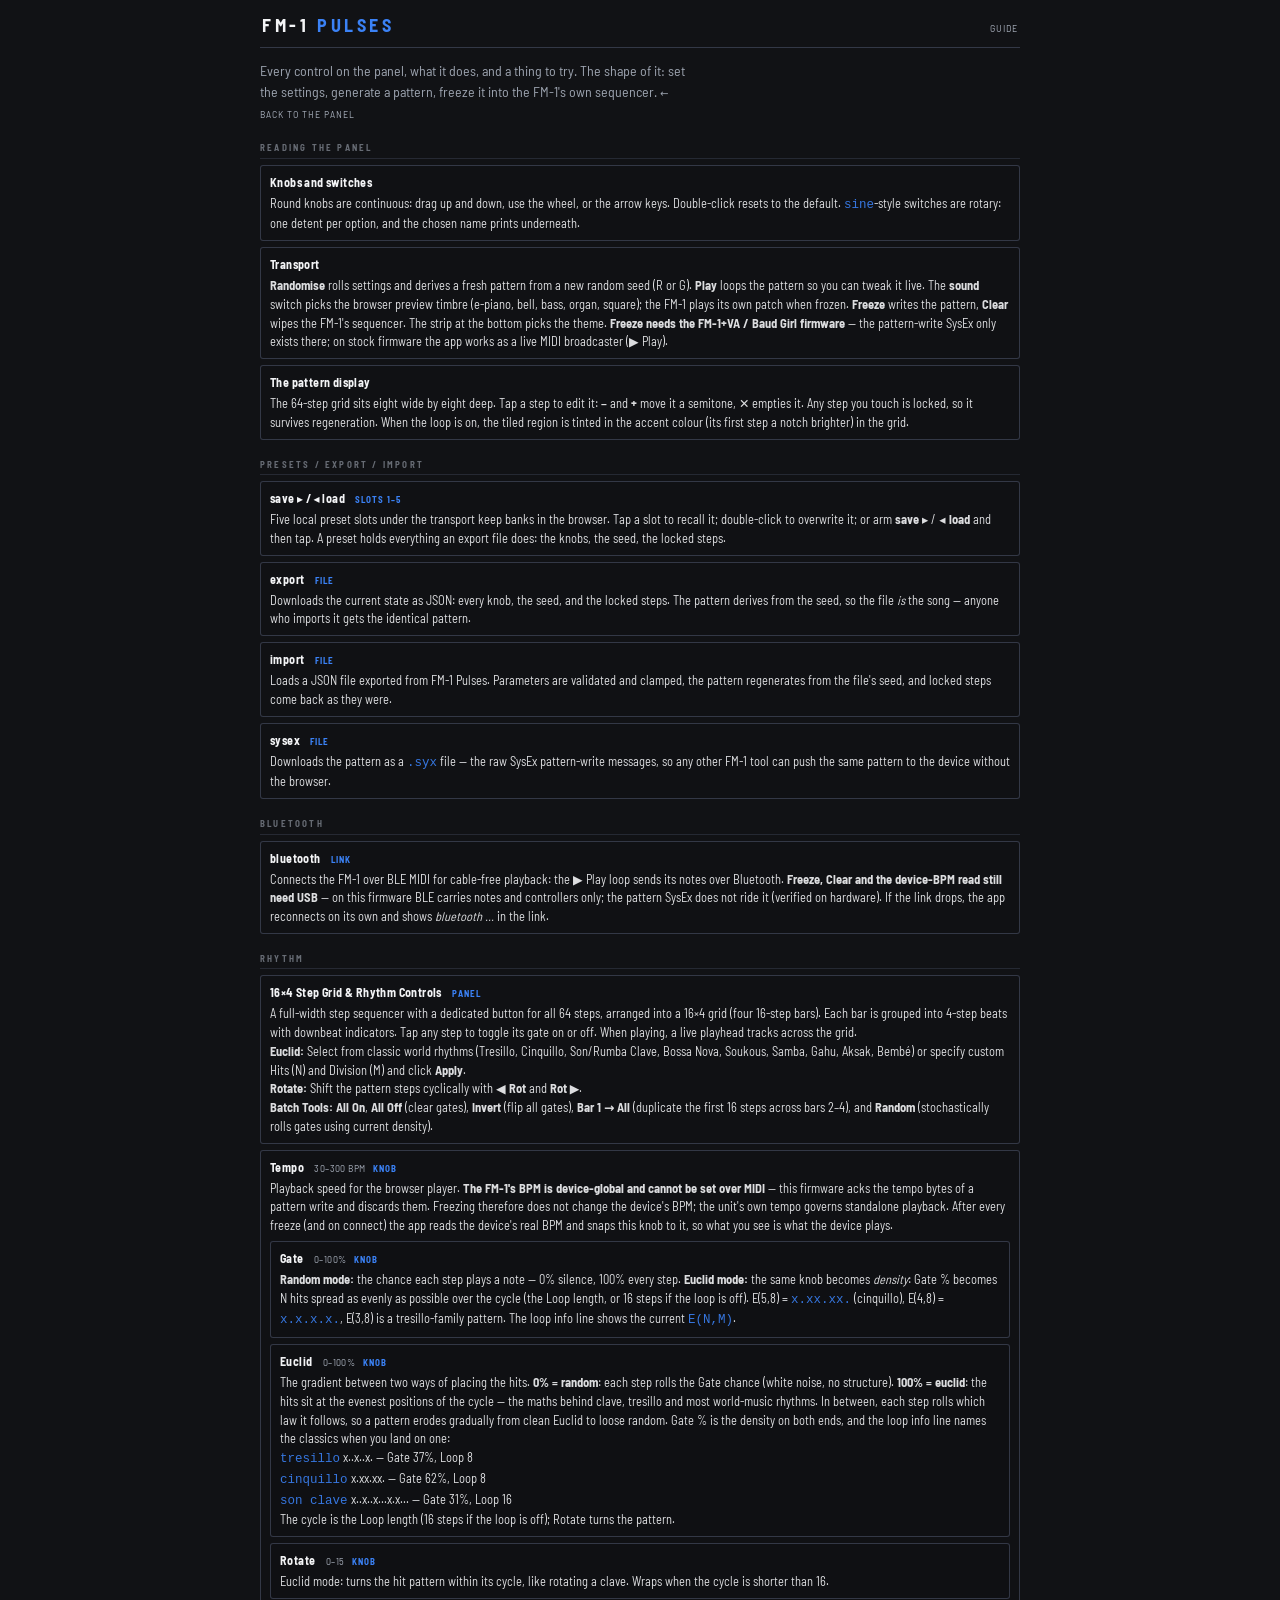
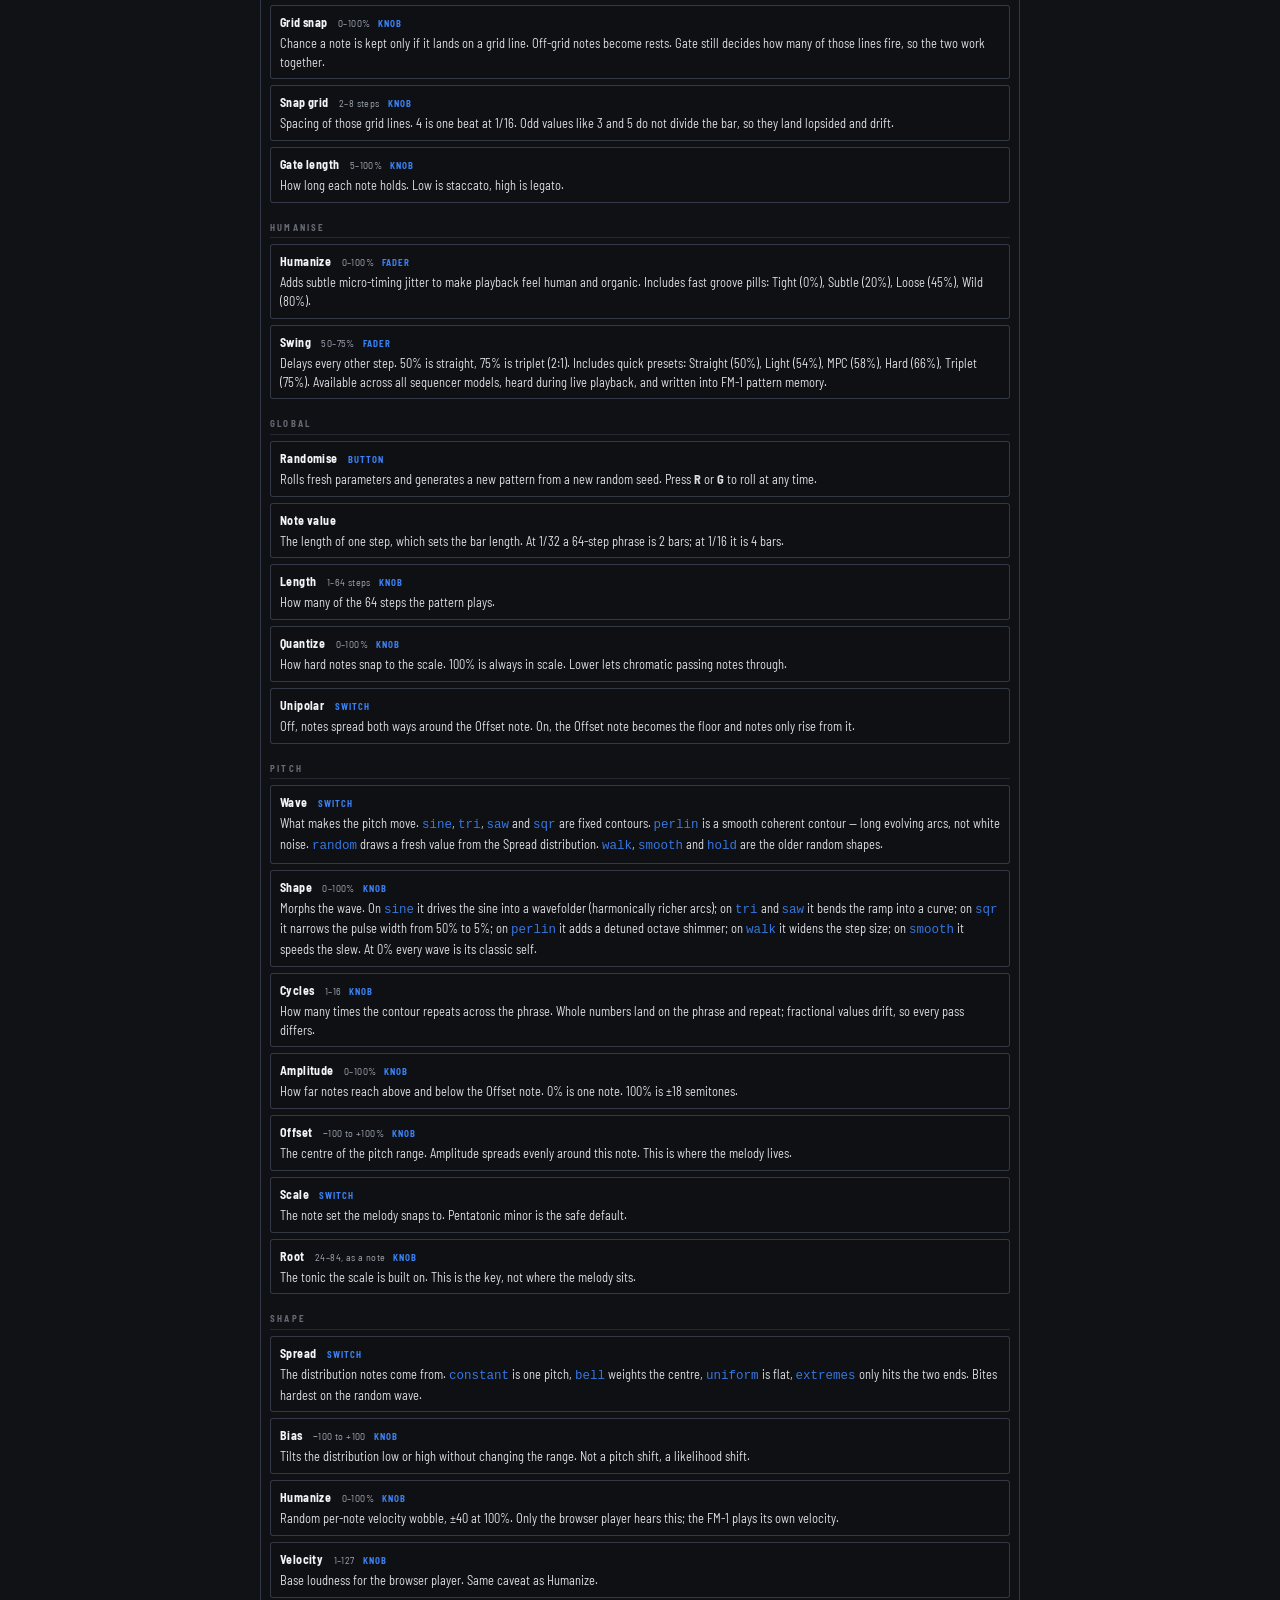
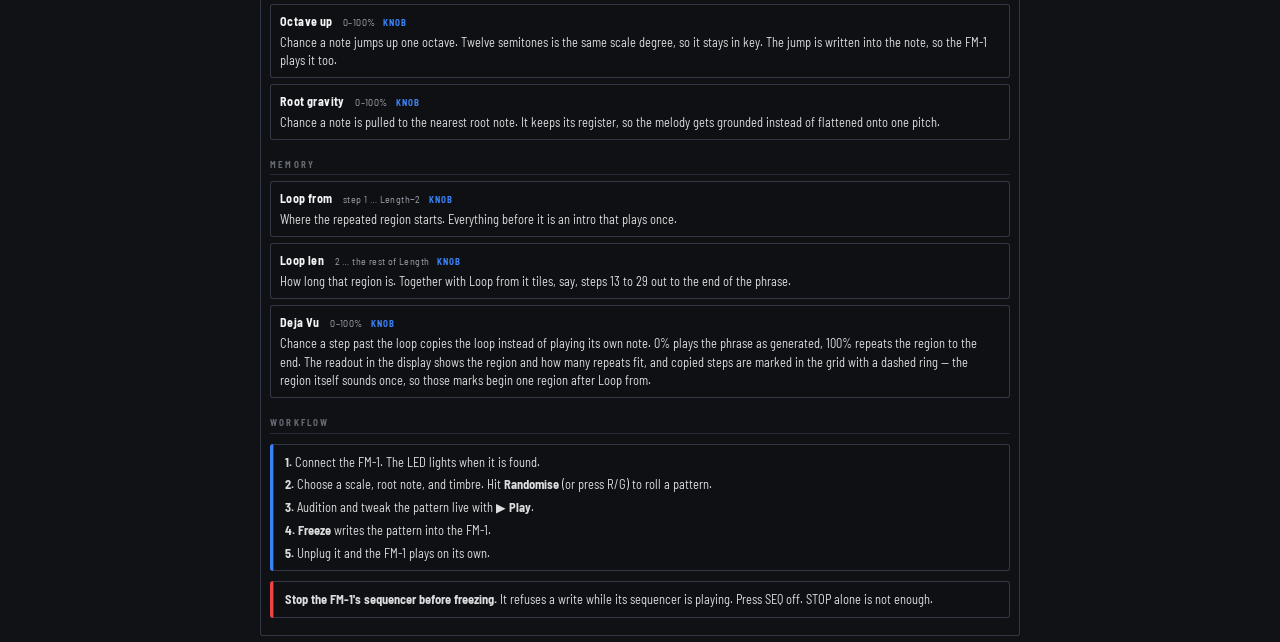
==== commit 2ce630e8: "Remove Generate button and Seed textbox, merging generation into Randomise" ====
--- a/guide.html
+++ b/guide.html
@@ -57,7 +57,7 @@
   </div>
   <div class="param">
     <h3>Transport</h3>
-    <p><b>Generate</b> rolls a new seed and rebuilds the pattern. <b>Randomize</b> rolls settings too. <b>Play</b> loops the pattern so you can tweak it live. The <b>sound</b> switch picks the browser preview timbre (e-piano, bell, bass, organ, square); the FM-1 plays its own patch when frozen. <b>Freeze</b> writes the pattern, <b>Clear</b> wipes the FM-1's sequencer. The strip at the bottom picks the theme. <b>Freeze needs the FM-1+VA / Baud Girl firmware</b> — the pattern-write SysEx only exists there; on stock firmware the app works as a live MIDI broadcaster (▶ Play).</p>
+    <p><b>Randomise</b> rolls settings and derives a fresh pattern from a new random seed (R or G). <b>Play</b> loops the pattern so you can tweak it live. The <b>sound</b> switch picks the browser preview timbre (e-piano, bell, bass, organ, square); the FM-1 plays its own patch when frozen. <b>Freeze</b> writes the pattern, <b>Clear</b> wipes the FM-1's sequencer. The strip at the bottom picks the theme. <b>Freeze needs the FM-1+VA / Baud Girl firmware</b> — the pattern-write SysEx only exists there; on stock firmware the app works as a live MIDI broadcaster (▶ Play).</p>
   </div>
   <div class="param">
     <h3>The pattern display</h3>
@@ -140,8 +140,8 @@
 
   <h2>Global</h2>
   <div class="param">
-    <h3>Seed <span class="kind">knob</span></h3>
-    <p>One number, everything derives from it. Same seed plus same settings gives the same pattern. The knob rolls it, so you can hunt for a pattern by turning.</p>
+    <h3>Randomise <span class="kind">button</span></h3>
+    <p>Rolls fresh parameters and generates a new pattern from a new random seed. Press <b>R</b> or <b>G</b> to roll at any time.</p>
   </div>
   <div class="param">
     <h3>Note value</h3>
@@ -233,7 +233,7 @@
   <h2>Workflow</h2>
   <div class="note">
     <p><b>1.</b> Connect the FM-1. The LED lights when it is found.</p>
-    <p><b>2.</b> Set Scale, Root, Offset and Amplitude. Hit <b>Generate</b>.</p>
+    <p><b>2.</b> Choose a scale, root note, and timbre. Hit <b>Randomise</b> (or press R/G) to roll a pattern.</p>
     <p><b>3.</b> Audition and tweak the pattern live with <b>▶ Play</b>.</p>
     <p><b>4.</b> <b>Freeze</b> writes the pattern into the FM-1.</p>
     <p><b>5.</b> Unplug it and the FM-1 plays on its own.</p>
--- a/css/rack.css
+++ b/css/rack.css
@@ -460,32 +460,24 @@
   flex: 0 0 auto; margin: 0; text-align: left; font-size: 8px; letter-spacing: .6px; white-space: nowrap;
 }
 
-/* ---- seed control with randomise button and text input ---- */
+/* ---- pattern randomise control in global bar ---- */
 .seed-wrap {
   display: flex; flex-direction: column; align-items: center; justify-content: flex-start;
   width: 100%; min-width: 0; padding: 1px 2px; gap: 4px;
 }
 .seed-wrap .k-lab {
   font-size: 9px; letter-spacing: 1px; text-transform: uppercase; color: var(--dim);
-  text-align: center; line-height: 1.2; font-weight: 700; margin-bottom: 1px;
+  text-align: center; line-height: 1.2; font-weight: 700; margin-bottom: 5px;
 }
 .seed-rnd-btn {
-  width: calc(100% - 8px); max-width: 64px; margin: 0 auto;
+  width: calc(100% - 4px); max-width: 64px; margin: 0 auto;
   font: inherit; font-size: 8.5px; font-weight: 700; letter-spacing: .5px;
-  text-transform: uppercase; padding: 4px 2px; text-align: center;
+  text-transform: uppercase; padding: 5px 3px; text-align: center;
   box-sizing: border-box;
-}
-.seed-input {
-  font: inherit; font-family: var(--mono, ui-monospace, monospace);
-  font-size: 9px; font-weight: 600; letter-spacing: .2px;
-  color: var(--fg); background-color: var(--panel2); border: 1px solid var(--line);
-  border-radius: 4px; padding: 4px 2px; width: calc(100% - 8px); max-width: 64px; margin: 0 auto;
-  outline: none; text-align: center; font-variant-numeric: tabular-nums;
-  box-sizing: border-box;
-  transition: border-color .12s;
-}
-.seed-input:hover { border-color: var(--dim); color: var(--fg); }
-.seed-input:focus-visible { border-color: var(--accent); outline: 2px solid var(--accent); outline-offset: 1px; }
+  white-space: nowrap;
+  overflow: hidden;
+  text-overflow: ellipsis;
+}
 
 /* ---- dual min/max velocity bounds knobs ---- */
 .vel-bounds-wrap {
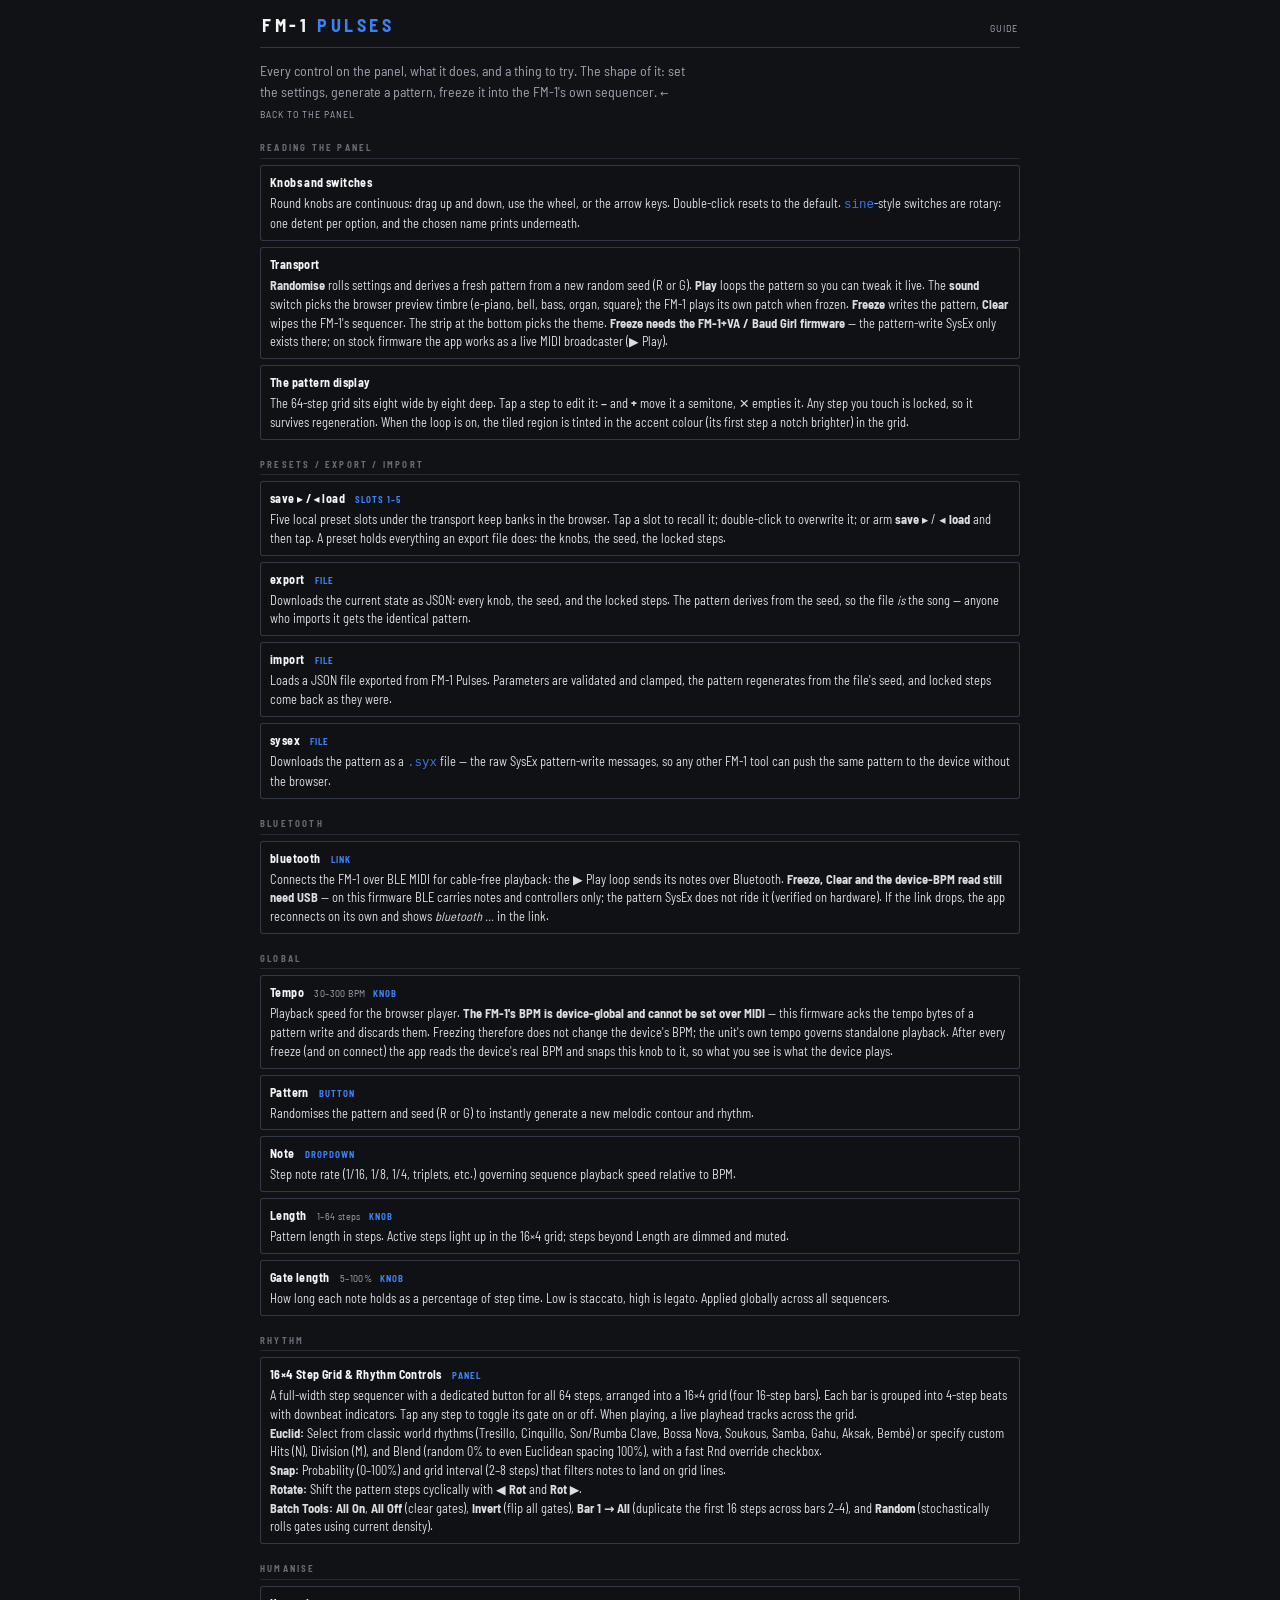
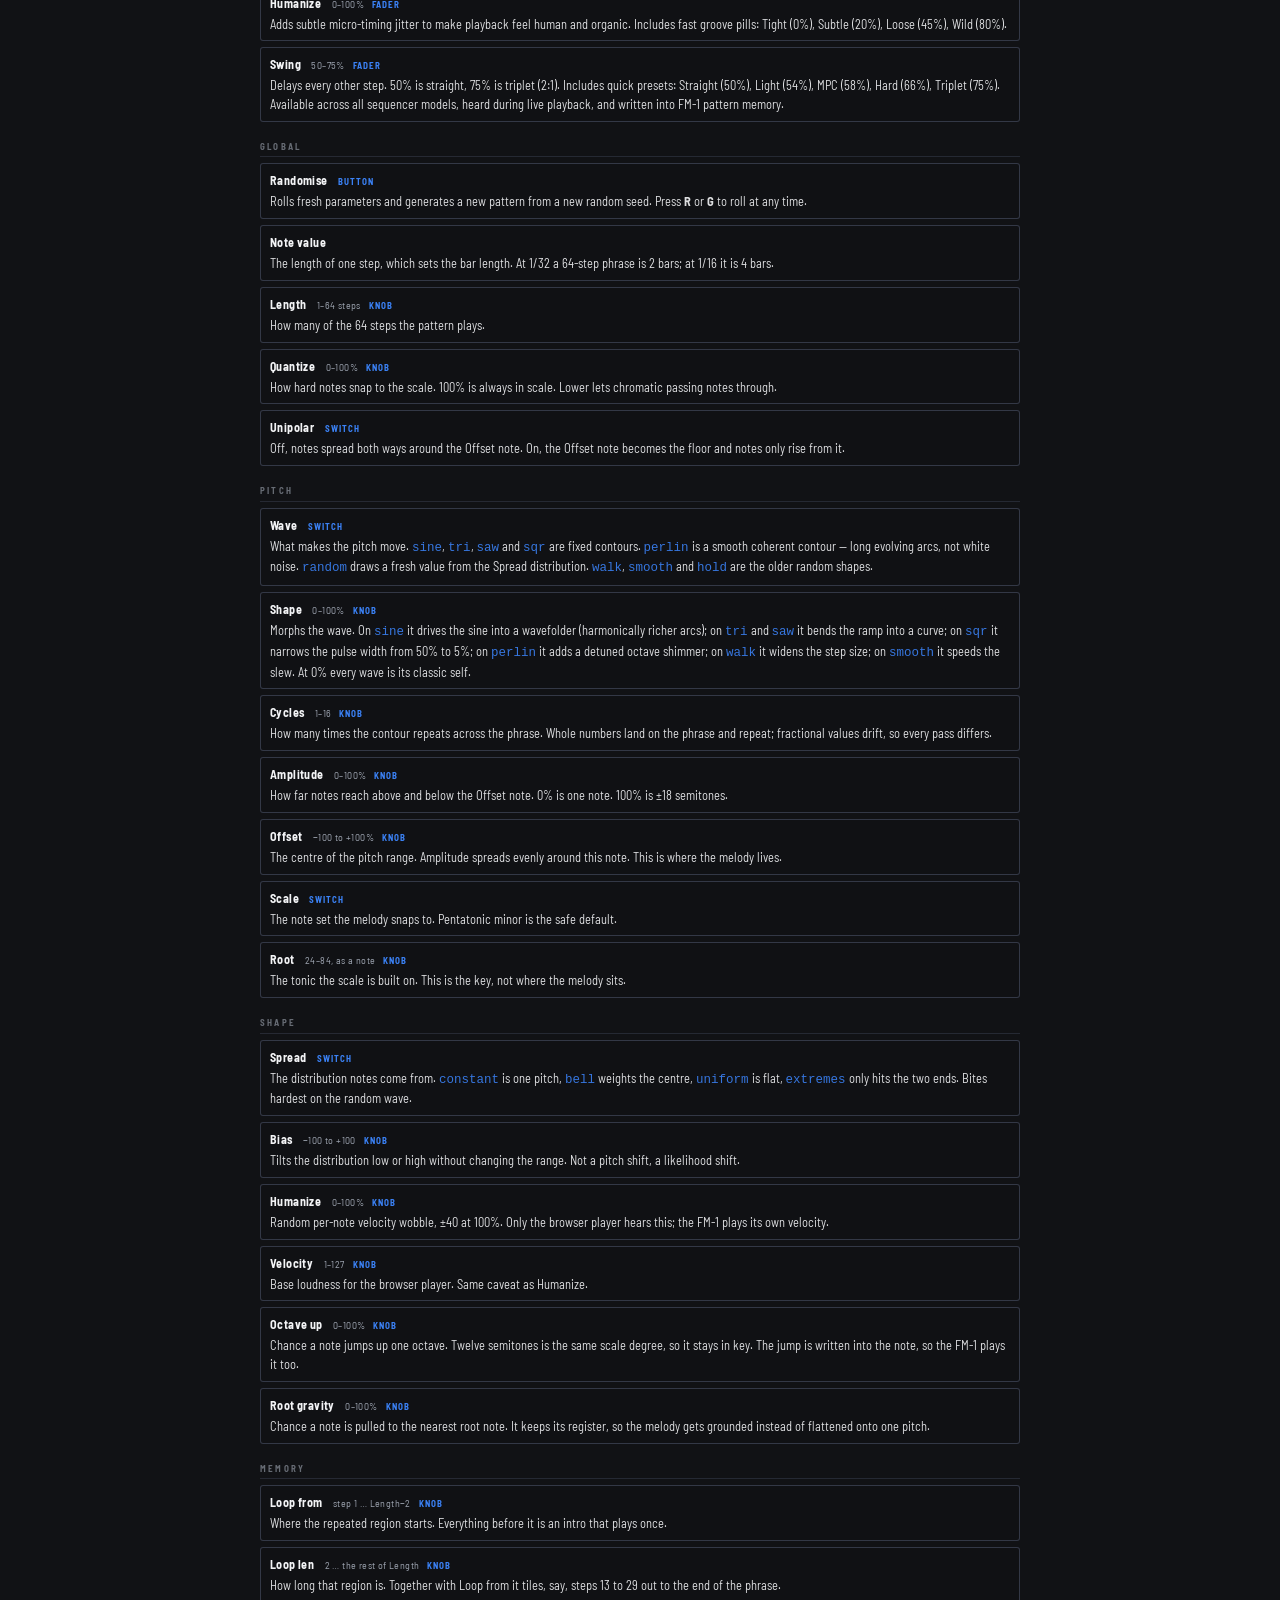
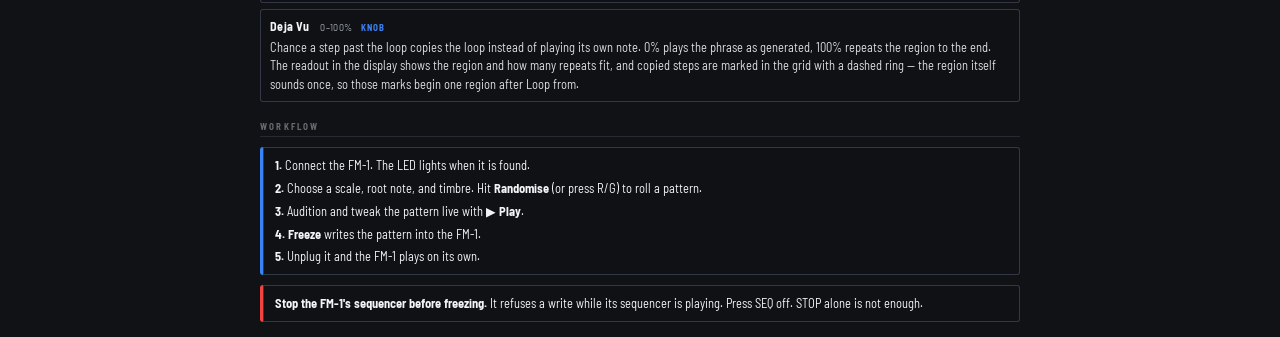
==== commit 93dd21e8: "Move Gate Len to Global, consolidate Rhythm controls into top bar, and remove duplicate Rhythm secti" ====
--- a/guide.html
+++ b/guide.html
@@ -88,44 +88,36 @@
     <p>Connects the FM-1 over BLE MIDI for cable-free playback: the ▶ Play loop sends its notes over Bluetooth. <b>Freeze, Clear and the device-BPM read still need USB</b> — on this firmware BLE carries notes and controllers only; the pattern SysEx does not ride it (verified on hardware). If the link drops, the app reconnects on its own and shows <i>bluetooth …</i> in the link.</p>
   </div>
 
+  <h2>Global</h2>
+  <div class="param">
+    <h3>Tempo <span class="rng">30–300 BPM</span><span class="kind">knob</span></h3>
+    <p>Playback speed for the browser player. <b>The FM-1's BPM is device-global and cannot be set over MIDI</b> — this firmware acks the tempo bytes of a pattern write and discards them. Freezing therefore does not change the device's BPM; the unit's own tempo governs standalone playback. After every freeze (and on connect) the app reads the device's real BPM and snaps this knob to it, so what you see is what the device plays.</p>
+  </div>
+  <div class="param">
+    <h3>Pattern <span class="kind">button</span></h3>
+    <p>Randomises the pattern and seed (R or G) to instantly generate a new melodic contour and rhythm.</p>
+  </div>
+  <div class="param">
+    <h3>Note <span class="kind">dropdown</span></h3>
+    <p>Step note rate (1/16, 1/8, 1/4, triplets, etc.) governing sequence playback speed relative to BPM.</p>
+  </div>
+  <div class="param">
+    <h3>Length <span class="rng">1–64 steps</span><span class="kind">knob</span></h3>
+    <p>Pattern length in steps. Active steps light up in the 16×4 grid; steps beyond Length are dimmed and muted.</p>
+  </div>
+  <div class="param">
+    <h3>Gate length <span class="rng">5–100%</span><span class="kind">knob</span></h3>
+    <p>How long each note holds as a percentage of step time. Low is staccato, high is legato. Applied globally across all sequencers.</p>
+  </div>
+
   <h2>Rhythm</h2>
   <div class="param">
     <h3>16×4 Step Grid &amp; Rhythm Controls <span class="kind">panel</span></h3>
     <p>A full-width step sequencer with a dedicated button for all 64 steps, arranged into a 16×4 grid (four 16-step bars). Each bar is grouped into 4-step beats with downbeat indicators. Tap any step to toggle its gate on or off. When playing, a live playhead tracks across the grid.</p>
-    <p><b>Euclid:</b> Select from classic world rhythms (Tresillo, Cinquillo, Son/Rumba Clave, Bossa Nova, Soukous, Samba, Gahu, Aksak, Bembé) or specify custom Hits (N) and Division (M) and click <b>Apply</b>.<br>
+    <p><b>Euclid:</b> Select from classic world rhythms (Tresillo, Cinquillo, Son/Rumba Clave, Bossa Nova, Soukous, Samba, Gahu, Aksak, Bembé) or specify custom Hits (N), Division (M), and Blend (random 0% to even Euclidean spacing 100%), with a fast Rnd override checkbox.<br>
+    <b>Snap:</b> Probability (0–100%) and grid interval (2–8 steps) that filters notes to land on grid lines.<br>
     <b>Rotate:</b> Shift the pattern steps cyclically with <b>◀ Rot</b> and <b>Rot ▶</b>.<br>
     <b>Batch Tools:</b> <b>All On</b>, <b>All Off</b> (clear gates), <b>Invert</b> (flip all gates), <b>Bar 1 → All</b> (duplicate the first 16 steps across bars 2–4), and <b>Random</b> (stochastically rolls gates using current density).</p>
-  </div>
-  <div class="param">
-    <h3>Tempo <span class="rng">30–300 BPM</span><span class="kind">knob</span></h3>
-    <p>Playback speed for the browser player. <b>The FM-1's BPM is device-global and cannot be set over MIDI</b> — this firmware acks the tempo bytes of a pattern write and discards them. Freezing therefore does not change the device's BPM; the unit's own tempo governs standalone playback. After every freeze (and on connect) the app reads the device's real BPM and snaps this knob to it, so what you see is what the device plays.</p>
-  <div class="param">
-    <h3>Gate <span class="rng">0–100%</span><span class="kind">knob</span></h3>
-    <p><b>Random mode:</b> the chance each step plays a note — 0% silence, 100% every step. <b>Euclid mode:</b> the same knob becomes <i>density</i>: Gate % becomes N hits spread as evenly as possible over the cycle (the Loop length, or 16 steps if the loop is off). E(5,8) = <code>x.xx.xx.</code> (cinquillo), E(4,8) = <code>x.x.x.x.</code>, E(3,8) is a tresillo-family pattern. The loop info line shows the current <code>E(N,M)</code>.</p>
-  </div>
-  <div class="param">
-    <h3>Euclid <span class="rng">0–100%</span><span class="kind">knob</span></h3>
-    <p>The gradient between two ways of placing the hits. <b>0% = random</b>: each step rolls the Gate chance (white noise, no structure). <b>100% = euclid</b>: the hits sit at the evenest positions of the cycle — the maths behind clave, tresillo and most world-music rhythms. In between, each step rolls which law it follows, so a pattern erodes gradually from clean Euclid to loose random. Gate % is the density on both ends, and the loop info line names the classics when you land on one:</p>
-    <p><code>tresillo</code> x..x..x. — Gate 37%, Loop 8<br>
-    <code>cinquillo</code> x.xx.xx. — Gate 62%, Loop 8<br>
-    <code>son clave</code> x..x..x...x.x... — Gate 31%, Loop 16<br>
-    The cycle is the Loop length (16 steps if the loop is off); Rotate turns the pattern.</p>
-  </div>
-  <div class="param">
-    <h3>Rotate <span class="rng">0–15</span><span class="kind">knob</span></h3>
-    <p>Euclid mode: turns the hit pattern within its cycle, like rotating a clave. Wraps when the cycle is shorter than 16.</p>
-  </div>
-  <div class="param">
-    <h3>Grid snap <span class="rng">0–100%</span><span class="kind">knob</span></h3>
-    <p>Chance a note is kept only if it lands on a grid line. Off-grid notes become rests. Gate still decides how many of those lines fire, so the two work together.</p>
-  </div>
-  <div class="param">
-    <h3>Snap grid <span class="rng">2–8 steps</span><span class="kind">knob</span></h3>
-    <p>Spacing of those grid lines. 4 is one beat at 1/16. Odd values like 3 and 5 do not divide the bar, so they land lopsided and drift.</p>
-  </div>
-  <div class="param">
-    <h3>Gate length <span class="rng">5–100%</span><span class="kind">knob</span></h3>
-    <p>How long each note holds. Low is staccato, high is legato.</p>
   </div>
 
   <h2>Humanise</h2>
--- a/css/rack.css
+++ b/css/rack.css
@@ -1321,6 +1321,61 @@
   border-color: var(--accent);
 }
 
+.rhythm-slider {
+  -webkit-appearance: none;
+  appearance: none;
+  width: 44px;
+  height: 4px;
+  border-radius: 2px;
+  background: var(--line);
+  outline: none;
+  cursor: pointer;
+  margin: 0 3px;
+  vertical-align: middle;
+}
+
+.rhythm-slider::-webkit-slider-thumb {
+  -webkit-appearance: none;
+  appearance: none;
+  width: 10px;
+  height: 10px;
+  border-radius: 50%;
+  background: var(--accent);
+  cursor: pointer;
+  transition: transform 0.1s ease;
+}
+
+.rhythm-slider::-webkit-slider-thumb:hover {
+  transform: scale(1.2);
+}
+
+.rhythm-slider::-moz-range-thumb {
+  width: 10px;
+  height: 10px;
+  border-radius: 50%;
+  background: var(--accent);
+  border: none;
+  cursor: pointer;
+}
+
+.rhythm-val {
+  font-family: inherit;
+  font-size: 8.5px;
+  font-weight: 700;
+  color: var(--fg);
+  min-width: 24px;
+  text-align: right;
+  font-variant-numeric: tabular-nums;
+  margin-right: 2px;
+}
+
+.rhythm-checkbox {
+  accent-color: var(--accent);
+  cursor: pointer;
+  margin: 0 2px 0 3px;
+  vertical-align: middle;
+}
+
 .rhythm-btn {
   font-family: inherit;
   font-size: 8.5px;
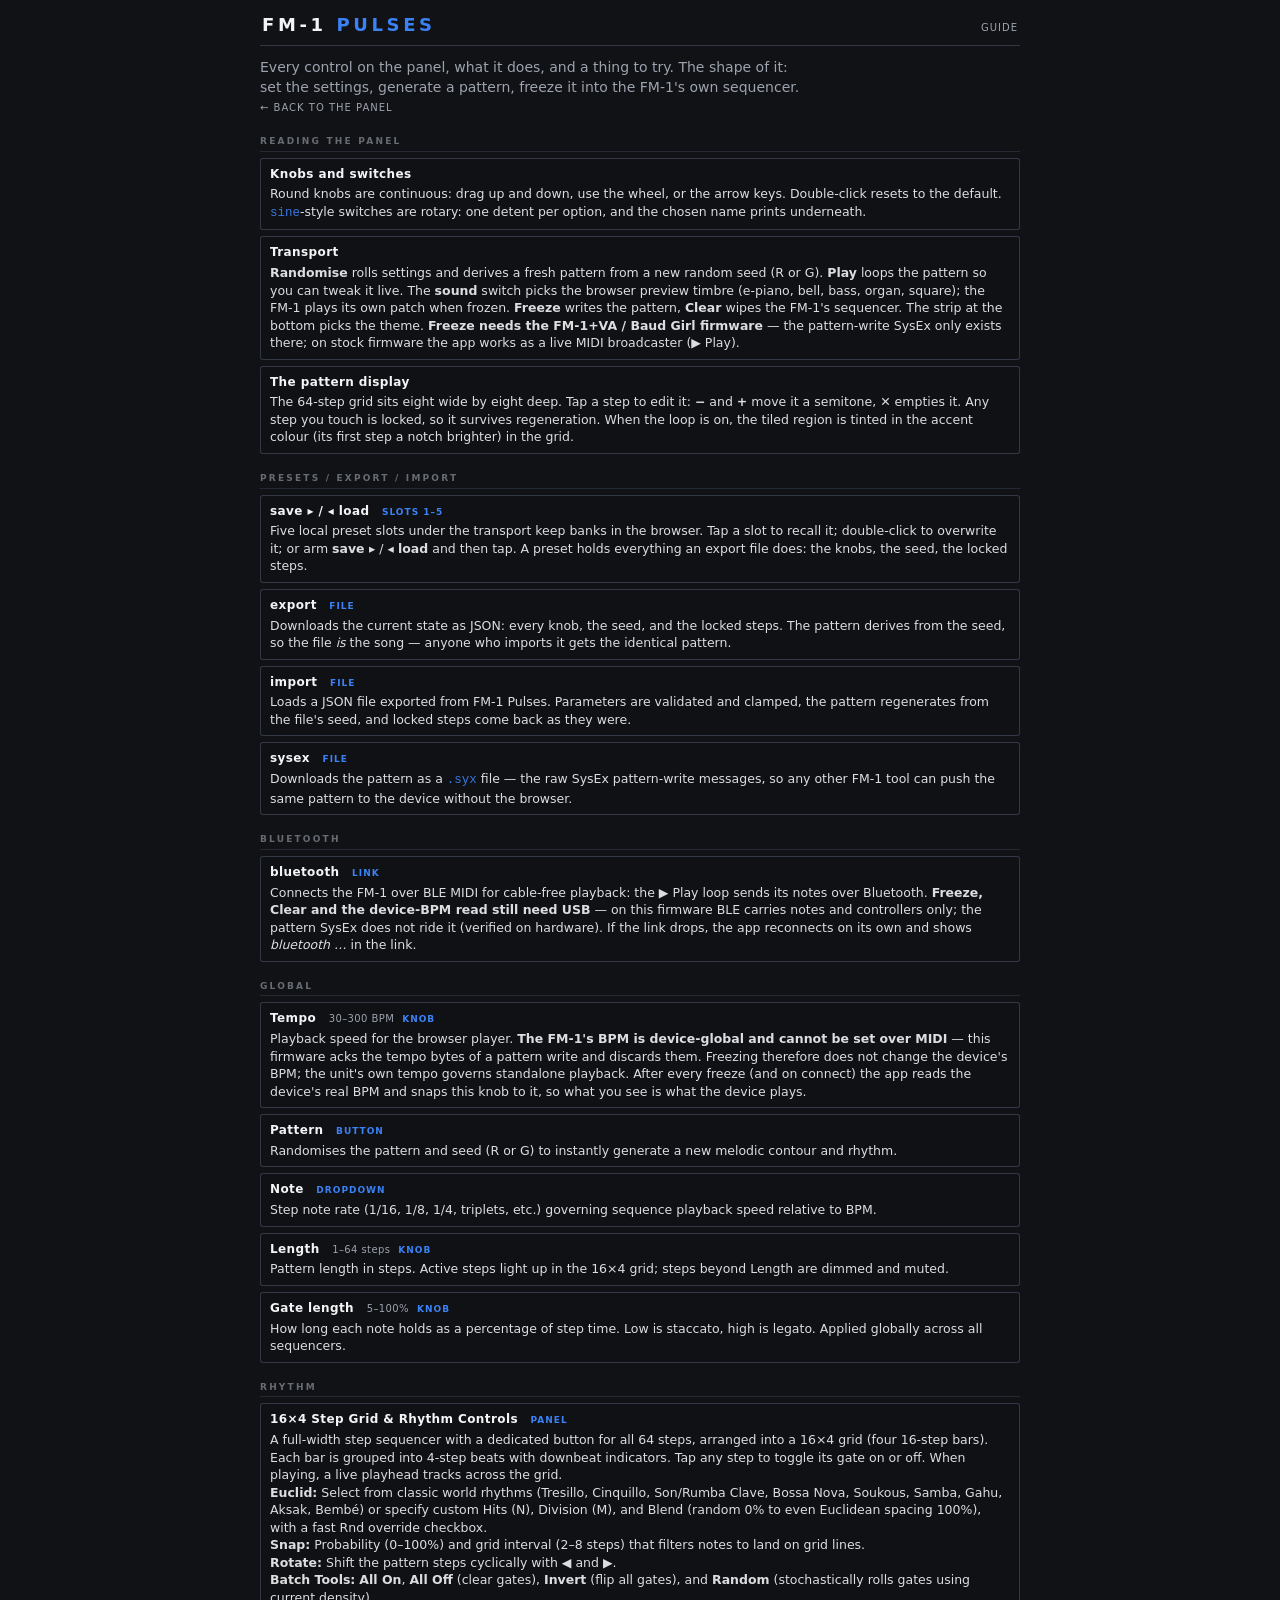
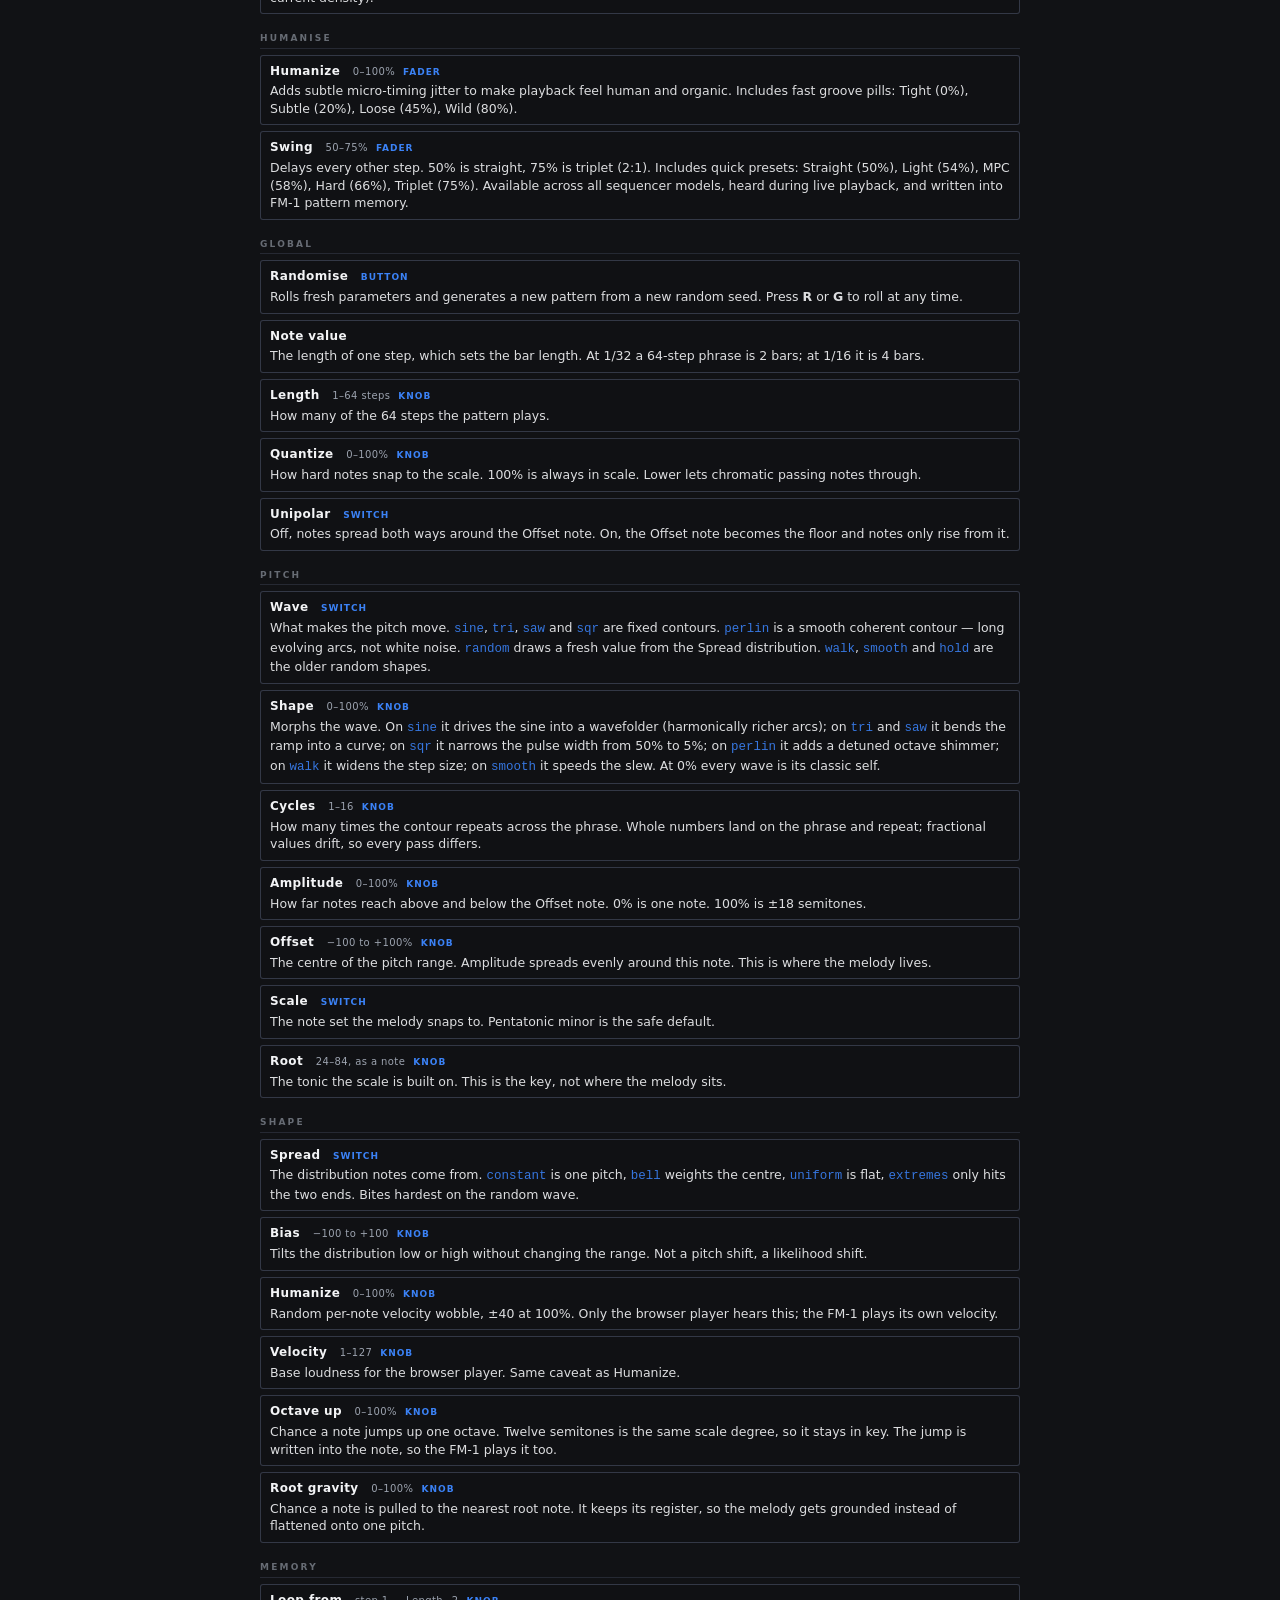
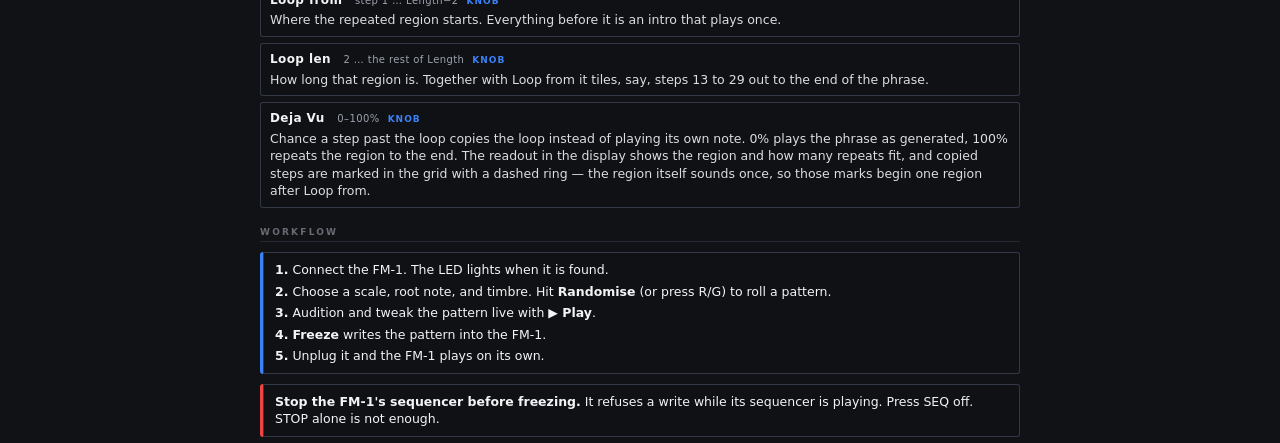
==== commit 4ad436ad: "Remove Rot text from rotate buttons and remove Bar 1 → All button and code" ====
--- a/guide.html
+++ b/guide.html
@@ -116,8 +116,8 @@
     <p>A full-width step sequencer with a dedicated button for all 64 steps, arranged into a 16×4 grid (four 16-step bars). Each bar is grouped into 4-step beats with downbeat indicators. Tap any step to toggle its gate on or off. When playing, a live playhead tracks across the grid.</p>
     <p><b>Euclid:</b> Select from classic world rhythms (Tresillo, Cinquillo, Son/Rumba Clave, Bossa Nova, Soukous, Samba, Gahu, Aksak, Bembé) or specify custom Hits (N), Division (M), and Blend (random 0% to even Euclidean spacing 100%), with a fast Rnd override checkbox.<br>
     <b>Snap:</b> Probability (0–100%) and grid interval (2–8 steps) that filters notes to land on grid lines.<br>
-    <b>Rotate:</b> Shift the pattern steps cyclically with <b>◀ Rot</b> and <b>Rot ▶</b>.<br>
-    <b>Batch Tools:</b> <b>All On</b>, <b>All Off</b> (clear gates), <b>Invert</b> (flip all gates), <b>Bar 1 → All</b> (duplicate the first 16 steps across bars 2–4), and <b>Random</b> (stochastically rolls gates using current density).</p>
+    <b>Rotate:</b> Shift the pattern steps cyclically with <b>◀</b> and <b>▶</b>.<br>
+    <b>Batch Tools:</b> <b>All On</b>, <b>All Off</b> (clear gates), <b>Invert</b> (flip all gates), and <b>Random</b> (stochastically rolls gates using current density).</p>
   </div>
 
   <h2>Humanise</h2>
--- a/css/style.css
+++ b/css/style.css
@@ -88,8 +88,9 @@
 input[type=checkbox].chk { width: 18px; height: 18px; accent-color: var(--accent); justify-self: start; margin: 0; cursor: pointer; }
 select { width: 100%; }
 button:hover { border-color: var(--accent); }
+button:focus-visible, select:focus-visible, input:focus-visible { outline: 2px solid var(--accent); outline-offset: 2px; }
 button.primary { background: var(--accent); color: var(--bg); border-color: var(--accent); font-weight: 600; }
-button.primary:hover { filter: brightness(1.08); }
+button.primary:hover { opacity: 0.92; }
 button.playing { background: var(--err); color: var(--bg); border-color: var(--err); font-weight: 600; }
 button.danger { color: var(--err); }
 button.danger:hover { border-color: var(--err); }
@@ -103,7 +104,7 @@
   border-radius: 8px; cursor: pointer; font: inherit;
 }
 .bankcell:hover { border-color: var(--dim); }
-.bankcell.sel { border-color: var(--accent); box-shadow: 0 0 0 1px var(--accent); }
+.bankcell.sel { border-color: var(--accent); outline: 2px solid var(--accent); outline-offset: 1px; }
 .bankcell .bn { font-size: 10px; color: var(--dim); }
 .bankcell.sel .bn { color: var(--accent); font-weight: 600; }
 .bankcell .mini { display: grid; grid-template-columns: repeat(8, 1fr); gap: 1px; width: 100%; }
@@ -166,7 +167,8 @@
   border: 2px solid var(--line); cursor: pointer;
 }
 .swatch:hover { border-color: var(--dim); }
-.swatch.active { border-color: var(--fg); box-shadow: 0 0 0 2px var(--panel); }
+.swatch:focus-visible { outline: 2px solid var(--accent); outline-offset: 2px; }
+.swatch.active { border-color: var(--fg); outline: 2px solid var(--fg); outline-offset: 2px; }
 
 .hint { color: var(--fg); opacity: .6; font-size: 11px; }
 a.guide { color: var(--dim); text-decoration: none; font-size: 12px; }
@@ -177,3 +179,11 @@
   .steps { grid-template-columns: repeat(8, 1fr); }
   .bank { grid-template-columns: repeat(8, 1fr); }
 }
+
+@media (prefers-reduced-motion: reduce) {
+  *, *::before, *::after {
+    animation-duration: 0.001ms !important;
+    animation-iteration-count: 1 !important;
+    transition-duration: 0.001ms !important;
+  }
+}
--- a/css/rack.css
+++ b/css/rack.css
@@ -2,14 +2,32 @@
    it (landscape). Panel is monochrome; the theme accent is reserved for live state.
    Reuses the FM-1 theme variables from style.css. */
 
-/* Panel typeface: Barlow Semi Condensed (SIL OFL), self-hosted so the app still
-   works offline. A condensed grotesk is what a panel legend is printed in; the
-   system sans was reading as a web dashboard. */
-@font-face { font-family: "Panel"; src: url("fonts/barlow-sc-400.woff2") format("woff2"); font-weight: 400; font-style: normal; font-display: swap; }
-@font-face { font-family: "Panel"; src: url("fonts/barlow-sc-600.woff2") format("woff2"); font-weight: 600; font-style: normal; font-display: swap; }
-@font-face { font-family: "Panel"; src: url("fonts/barlow-sc-700.woff2") format("woff2"); font-weight: 700; font-style: normal; font-display: swap; }
-
-body { padding: 12px; font-family: "Panel", ui-sans-serif, system-ui, sans-serif; }
+:root {
+  --font-system: system-ui, -apple-system, BlinkMacSystemFont, "Segoe UI", Roboto, Helvetica, Arial, sans-serif;
+  --font-mono: ui-monospace, SFMono-Regular, Menlo, Monaco, Consolas, "Liberation Mono", "Courier New", monospace;
+}
+
+body {
+  padding: 12px;
+  font-family: var(--font-system);
+  line-height: 1.4;
+  -webkit-font-smoothing: antialiased;
+  -moz-osx-font-smoothing: grayscale;
+}
+
+:focus-visible {
+  outline: 2px solid var(--accent);
+  outline-offset: 2px;
+}
+
+@media (prefers-reduced-motion: reduce) {
+  *, *::before, *::after {
+    animation-duration: 0.001ms !important;
+    animation-iteration-count: 1 !important;
+    transition-duration: 0.001ms !important;
+    transform: none !important;
+  }
+}
 
 /* ---- panel grid: everything sits on the same 6-rail column ---- */
 .rack {
@@ -67,7 +85,7 @@
 .knob.k-sm svg { max-width: 44px; }
 .k-lab { max-width: 100%; }
 /* a rotary switch shows a name, not a number, and names are longer */
-.k-smallval .k-val { font-size: 8.5px; font-weight: 700; letter-spacing: .2px; }
+.k-smallval .k-val { font-size: 9.5px; font-weight: 700; letter-spacing: .2px; }
 /* Every control must fit ONE rail. */
 .sel { width: calc(100% - 8px); min-width: 0; margin-inline: auto; }
 .sw { width: calc(100% - 8px); margin: 0 auto; }
@@ -75,7 +93,7 @@
 .sw-arrow { flex: 0 0 auto; padding: 5px 2px 6px; }
 .toggle {
   width: calc(100% - 8px); margin-inline: auto;
-  font-size: 8.5px; letter-spacing: .7px; padding: 6px 7px;
+  font-size: 9.5px; letter-spacing: .4px; padding: 6px 7px;
   white-space: nowrap; overflow: hidden; text-overflow: ellipsis;
 }
 .sw-val {
@@ -98,7 +116,6 @@
   background-color: var(--panel);
   border: 1px solid var(--line);
   border-radius: 8px;
-  box-shadow: 0 4px 16px rgba(0,0,0,.15);
   padding: 12px;
 }
 
@@ -115,7 +132,7 @@
 }
 /* the title is the product name: it should be the loudest thing in the header */
 .brand h1 {
-  font-size: 18px; margin: 0; letter-spacing: 3.6px; font-weight: 700;
+  font-size: 18px; margin: 0; letter-spacing: 1.2px; font-weight: 700;
   color: var(--fg); line-height: 1; white-space: nowrap;
 }
 .brand h1 b { color: var(--accent); }
@@ -124,8 +141,8 @@
   display: inline-flex; align-items: center; gap: 4px;
   background: var(--panel2); color: var(--fg);
   border: 1px solid var(--line); border-radius: 4px;
-  font-family: inherit; font-size: 9px; font-weight: 700;
-  letter-spacing: 1.2px; text-transform: uppercase;
+  font-family: inherit; font-size: 9.5px; font-weight: 700;
+  letter-spacing: 0.8px; text-transform: uppercase;
   padding: 4px 8px; cursor: pointer; line-height: 1.2;
   transition: all .15s ease;
 }
@@ -138,8 +155,8 @@
 }
 
 .brand-mode-tag {
-  display: inline-block; font-size: 8px; font-weight: 700;
-  letter-spacing: 1.5px; text-transform: uppercase;
+  display: inline-block; font-size: 9px; font-weight: 700;
+  letter-spacing: 0.8px; text-transform: uppercase;
   color: var(--accent); background: color-mix(in srgb, var(--accent) 15%, transparent);
   border: 1px solid color-mix(in srgb, var(--accent) 45%, transparent);
   border-radius: 3px; padding: 2px 6px; line-height: 1;
@@ -152,15 +169,15 @@
 }
 .brand .dev #devname { overflow: hidden; text-overflow: ellipsis; white-space: nowrap; max-width: 42vw; }
 .brand .led { width: 7px; height: 7px; border-radius: 50%; background: var(--line); flex: 0 0 auto; }
-.brand .led.ok { background: var(--accent); box-shadow: 0 0 6px var(--accent); }
+.brand .led.ok { background: var(--accent); }
 
 .statusrow { display: flex; justify-content: space-between; align-items: baseline; gap: 8px; padding: 3px 2px 6px; }
-.statusrow .glink { flex: 0 0 auto; font-size: 9px; letter-spacing: 1px; text-transform: uppercase; color: var(--dim); text-decoration: none; }
+.statusrow .glink { flex: 0 0 auto; font-size: 9.5px; letter-spacing: 0.5px; text-transform: uppercase; color: var(--dim); text-decoration: none; }
 .statusrow .glink:hover { color: var(--accent); }
 .statusrow .glink.glink-model { font-weight: 700; color: var(--accent); }
 /* the status text fills the leftover width and ellipsizes, so the links on the
    left never move when the message length changes */
-.statusrow .status { flex: 1 1 auto; min-width: 0; text-align: right; font-size: 9px; letter-spacing: .5px; color: var(--dim); overflow: hidden; text-overflow: ellipsis; white-space: nowrap; }
+.statusrow .status { flex: 1 1 auto; min-width: 0; text-align: right; font-size: 9.5px; letter-spacing: 0.3px; color: var(--dim); overflow: hidden; text-overflow: ellipsis; white-space: nowrap; }
 .statusrow .status.ok { color: var(--fg); }
 .statusrow .status.err { color: var(--err); }
 
@@ -181,16 +198,16 @@
 }
 .landing-kicker {
   display: inline-flex; align-items: center; gap: 6px;
-  font-size: 8.5px; font-weight: 700; letter-spacing: 2.2px;
+  font-size: 9.5px; font-weight: 700; letter-spacing: 1px;
   text-transform: uppercase; color: var(--accent);
   margin-bottom: 4px;
 }
 .landing-kicker::before {
   content: ""; width: 6px; height: 6px; border-radius: 50%;
-  background: var(--accent); box-shadow: 0 0 6px var(--accent);
+  background: var(--accent);
 }
 .landing-title {
-  font-size: 20px; font-weight: 700; letter-spacing: 2px;
+  font-size: 20px; font-weight: 700; letter-spacing: 1px;
   text-transform: uppercase; margin: 0 0 6px; color: var(--fg);
   line-height: 1.15;
 }
@@ -260,11 +277,11 @@
   display: flex; align-items: center; justify-content: space-between; gap: 6px;
 }
 .model-title {
-  margin: 0; font-size: 14px; font-weight: 700; letter-spacing: 1.2px;
+  margin: 0; font-size: 14px; font-weight: 700; letter-spacing: 0.8px;
   text-transform: uppercase; color: var(--fg);
 }
 .model-kicker {
-  font-size: 9px; font-weight: 600; letter-spacing: .4px;
+  font-size: 9.5px; font-weight: 600; letter-spacing: .3px;
   color: var(--accent); margin-top: 1px;
 }
 .model-card.is-wip .model-kicker {
@@ -272,7 +289,7 @@
 }
 
 .model-badge {
-  font-size: 8px; font-weight: 700; letter-spacing: 1px;
+  font-size: 9px; font-weight: 700; letter-spacing: 0.5px;
   text-transform: uppercase; border-radius: 3px; padding: 2px 6px;
   white-space: nowrap; line-height: 1;
 }
@@ -286,14 +303,14 @@
 }
 
 .model-desc {
-  font-size: 11px; line-height: 1.45; color: var(--fg); opacity: .88;
-  margin: 6px 0 8px; letter-spacing: .15px;
+  font-size: 11.5px; line-height: 1.45; color: var(--fg); opacity: .88;
+  margin: 6px 0 8px; letter-spacing: .1px;
 }
 .model-tags {
   display: flex; flex-wrap: wrap; gap: 4px; margin-top: 6px;
 }
 .model-tag {
-  font-size: 8px; font-weight: 600; letter-spacing: .4px;
+  font-size: 9px; font-weight: 600; letter-spacing: .2px;
   background: var(--panel); color: var(--dim);
   border: 1px solid var(--line); border-radius: 3px; padding: 2px 6px;
 }
@@ -305,8 +322,8 @@
   margin-top: 12px;
 }
 .model-launch-btn {
-  width: 100%; padding: 8px 10px; font-family: inherit; font-size: 10px;
-  font-weight: 700; letter-spacing: 1.2px; text-transform: uppercase;
+  width: 100%; padding: 8px 10px; font-family: inherit; font-size: 10.5px;
+  font-weight: 700; letter-spacing: 0.8px; text-transform: uppercase;
   border-radius: 4px; cursor: pointer; display: flex; align-items: center;
   justify-content: center; gap: 6px; outline: none; transition: all .15s ease;
 }
@@ -314,7 +331,8 @@
   background: var(--accent); color: #ffffff; border: 1px solid var(--accent);
 }
 .model-launch-btn.primary:hover {
-  filter: brightness(1.1);
+  background: var(--accent2);
+  border-color: var(--accent2);
 }
 .model-launch-btn.primary:focus-visible {
   outline: 2px solid var(--fg); outline-offset: 2px;
@@ -370,8 +388,8 @@
 .knob.dragging .k-cap { stroke: var(--accent); }
 .k-end { fill: var(--dim); font-size: 11px; font-family: inherit; font-weight: 600; }
 .k-lab {
-  font-size: 9px; letter-spacing: 1px; text-transform: uppercase; color: var(--dim);
-  text-align: center; line-height: 1.2; max-width: 78px; font-weight: 700;
+  font-size: 9.5px; letter-spacing: 0.5px; text-transform: uppercase; color: var(--dim);
+  text-align: center; line-height: 1.2; max-width: 82px; font-weight: 700;
 }
 .k-val {
   font-size: 11px; color: var(--fg); font-variant-numeric: tabular-nums;
@@ -383,7 +401,7 @@
    or a long one like 'smoothRandom' shoves the neighbouring knob sideways. */
 .sw { display: flex; flex-direction: column; align-items: center; flex: 0 0 auto; }
 .sw-lab {
-  font-size: 9px; letter-spacing: 1px; text-transform: uppercase; color: var(--dim);
+  font-size: 9.5px; letter-spacing: 0.5px; text-transform: uppercase; color: var(--dim);
   font-weight: 700; margin-bottom: 3px; text-align: center;
 }
 .sw-body {
@@ -406,7 +424,7 @@
 }
 .ctrl-wrap .k-lab { margin-bottom: 3px; }
 .toggle {
-  font: inherit; font-size: 9px; letter-spacing: 1.1px; text-transform: uppercase;
+  font: inherit; font-size: 9.5px; letter-spacing: 0.4px; text-transform: uppercase;
   color: var(--fg); background: var(--panel2); border: 1px solid var(--line);
   border-radius: 4px; padding: 6px 9px; cursor: pointer;
   transition: border-color .12s, background-color .12s, color .12s;
@@ -415,7 +433,7 @@
 .toggle:focus-visible { outline: 2px solid var(--accent); outline-offset: 1px; }
 .sel { display: flex; flex-direction: column; align-items: center; }
 .sel span {
-  font-size: 9px; letter-spacing: 1px; text-transform: uppercase; color: var(--dim);
+  font-size: 9.5px; letter-spacing: 0.5px; text-transform: uppercase; color: var(--dim);
   font-weight: 700; margin-top: 3px;
 }
 .sel input {
@@ -432,11 +450,11 @@
   width: 100%; min-width: 0; padding: 1px 2px;
 }
 .dropdown-wrap .k-lab {
-  font-size: 9px; letter-spacing: 1px; text-transform: uppercase; color: var(--dim);
+  font-size: 9.5px; letter-spacing: 0.5px; text-transform: uppercase; color: var(--dim);
   text-align: center; line-height: 1.2; font-weight: 700; margin-bottom: 5px;
 }
 .p-select {
-  font: inherit; font-size: 8.5px; font-weight: 700; letter-spacing: .3px;
+  font: inherit; font-size: 9.5px; font-weight: 700; letter-spacing: .2px;
   color: var(--fg); background-color: var(--panel2); border: 1px solid var(--line);
   border-radius: 4px; padding: 5px 3px; width: calc(100% - 4px); margin: 0 auto;
   cursor: pointer; outline: none; text-align: center; text-align-last: center;
@@ -453,11 +471,11 @@
 }
 .dropdown-wrap.lab-right .p-select,
 .toggle-wrap.lab-right .toggle {
-  flex: 1 1 auto; min-width: 0; width: auto; max-width: 76px; margin: 0; padding: 4px 3px; font-size: 8.5px;
+  flex: 1 1 auto; min-width: 0; width: auto; max-width: 76px; margin: 0; padding: 4px 3px; font-size: 9px;
 }
 .dropdown-wrap.lab-right .k-lab,
 .toggle-wrap.lab-right .k-lab {
-  flex: 0 0 auto; margin: 0; text-align: left; font-size: 8px; letter-spacing: .6px; white-space: nowrap;
+  flex: 0 0 auto; margin: 0; text-align: left; font-size: 8.5px; letter-spacing: .4px; white-space: nowrap;
 }
 
 /* ---- pattern randomise control in global bar ---- */
@@ -466,12 +484,12 @@
   width: 100%; min-width: 0; padding: 1px 2px; gap: 4px;
 }
 .seed-wrap .k-lab {
-  font-size: 9px; letter-spacing: 1px; text-transform: uppercase; color: var(--dim);
+  font-size: 9.5px; letter-spacing: 0.5px; text-transform: uppercase; color: var(--dim);
   text-align: center; line-height: 1.2; font-weight: 700; margin-bottom: 5px;
 }
 .seed-rnd-btn {
   width: calc(100% - 4px); max-width: 64px; margin: 0 auto;
-  font: inherit; font-size: 8.5px; font-weight: 700; letter-spacing: .5px;
+  font: inherit; font-size: 9.5px; font-weight: 700; letter-spacing: .4px;
   text-transform: uppercase; padding: 5px 3px; text-align: center;
   box-sizing: border-box;
   white-space: nowrap;
@@ -484,7 +502,8 @@
   display: flex; flex-direction: row; align-items: center; justify-content: space-between;
   width: 100%; min-width: 0; gap: 4px; height: auto; padding: 1px 0;
 }
-.vel-bounds-wrap .knob-wrap {
+.vel-bounds-wrap .knob-wrap,
+.vel-bounds-wrap .knob {
   flex: 1 1 50%; min-width: 0;
 }
 
@@ -504,7 +523,7 @@
 }
 .fader .k-lab {
   width: 72px; flex: 0 0 72px; text-align: right; margin: 0 6px 0 0;
-  font-size: 8px; letter-spacing: .4px; text-transform: uppercase; color: var(--dim);
+  font-size: 9.5px; letter-spacing: .3px; text-transform: uppercase; color: var(--dim);
   font-weight: 700; white-space: nowrap; overflow: hidden; text-overflow: ellipsis;
 }
 .fader-opt {
@@ -556,7 +575,7 @@
 /* ---- transport: Play, sound select, preview volume, mute ---- */
 .transport { display: flex; gap: 5px; flex-wrap: wrap; align-items: center; justify-content: flex-start; margin: 0 0 6px; }
 .transport button {
-  font: inherit; font-size: 9.5px; letter-spacing: .8px; text-transform: uppercase;
+  font: inherit; font-size: 10px; letter-spacing: .4px; text-transform: uppercase;
   color: var(--fg); background: var(--panel); border: 1px solid var(--line);
   border-radius: 4px; padding: 4px 8px; cursor: pointer;
   transition: border-color .12s, background-color .12s;
@@ -570,12 +589,12 @@
 .transport .sw-lab { display: none; }
 .transport .sw-body { width: auto; max-width: none; align-self: stretch; background: var(--panel); }
 .transport .sw-arrow { padding: 3px 3px 4px; font-size: 10px; }
-.transport .sw-val { height: auto; padding: 2px 4px 3px; font-size: 9px; }
+.transport .sw-val { height: auto; padding: 2px 4px 3px; font-size: 9.5px; }
 /* preview volume knob in transport */
 .transport .knob { width: auto; flex: 0 0 auto; margin: 0; padding: 0 2px; }
 .transport .knob svg { max-width: 28px; height: 28px; }
-.transport .knob .k-lab { font-size: 7.5px; letter-spacing: .5px; line-height: 1; margin-bottom: 0; }
-.transport .knob .k-val { font-size: 8px; line-height: 1; margin-top: 0; }
+.transport .knob .k-lab { font-size: 8.5px; letter-spacing: .4px; line-height: 1; margin-bottom: 0; }
+.transport .knob .k-val { font-size: 9px; line-height: 1; margin-top: 0; }
 
 /* ---- global settings bar: full-width section spanning above module & display ---- */
 .global-bar {
@@ -641,7 +660,7 @@
 .presets { display: flex; gap: 4px; flex-wrap: wrap; align-items: center; justify-content: center; margin: 0 0 8px; }
 .presets .preset-slots { display: flex; gap: 4px; align-items: center; }
 .presets button {
-  font: inherit; font-size: 9px; letter-spacing: .8px; text-transform: uppercase;
+  font: inherit; font-size: 9.5px; letter-spacing: .4px; text-transform: uppercase;
   color: var(--fg); background: var(--panel); border: 1px solid var(--line);
   border-radius: 4px; padding: 5px 8px; cursor: pointer;
   transition: border-color .12s, background-color .12s;
@@ -681,58 +700,7 @@
 .display h2 { margin: 0 0 6px; font-size: 8px; letter-spacing: 1.8px; text-transform: uppercase; color: var(--dim); font-weight: 700; }
 .display h2 small { color: var(--fg); letter-spacing: .4px; font-weight: 400; text-transform: none; }
 
-/* ---- pattern grid with row & column headers ---- */
-.grid-frame {
-  display: grid;
-  grid-template-columns: 14px 1fr;
-  grid-template-rows: 14px 1fr;
-  gap: 4px 6px;
-  width: 100%;
-  margin: 4px 0 6px;
-}
-.grid-corner {
-  grid-column: 1;
-  grid-row: 1;
-}
-.col-headers {
-  grid-column: 2;
-  grid-row: 1;
-  display: grid;
-  grid-template-columns: repeat(8, 1fr);
-  gap: 6px;
-  align-items: center;
-  justify-items: center;
-  font-size: 8px;
-  font-weight: 700;
-  color: var(--dim);
-  letter-spacing: .4px;
-  user-select: none;
-  line-height: 1;
-}
-.row-headers {
-  grid-column: 1;
-  grid-row: 2;
-  display: grid;
-  grid-template-rows: repeat(8, 1fr);
-  gap: 6px;
-  align-items: center;
-  justify-items: center;
-  font-size: 8px;
-  font-weight: 700;
-  color: var(--dim);
-  letter-spacing: .4px;
-  user-select: none;
-  line-height: 1;
-}
-.display .steps {
-  grid-column: 2;
-  grid-row: 2;
-  display: grid;
-  padding: 0;
-  border-radius: 3px;
-  gap: 6px;
-  grid-template-columns: repeat(8, 1fr);
-}
+/* ---- pattern grid: removed (superfluous, replaced by full-width sequence grid) ---- */
 /* min-width: 0 — a grid item's automatic minimum is its min-content size, and the dot's
    size is derived from the (height-driven) cell, so the 1fr tracks used to grow past the
    screen: the last column hung out of the TFT on the right. Pinning the tracks' minimum
@@ -806,13 +774,11 @@
   /* the screen fills its column, so both panels end on the same line. The 8x8 grid
      stretches to any shape and every step stays round because the circle is
      inscribed in its cell rather than being the cell. */
-  .display { display: flex; flex-direction: column; margin-top: 0; }
-  .display .steps { flex: 1 1 auto; min-height: 0; grid-auto-rows: 1fr; }
+  .display { display: flex; flex-direction: column; margin-top: 0; gap: 8px; }
   .display .bank { grid-template-columns: repeat(16, 1fr); }
 }
 
 @media (max-width: 400px) {
-  .display .steps { gap: 5px; }
   .display .bank { grid-template-columns: repeat(8, 1fr); }
   .k-lab { max-width: 62px; }
 }
@@ -1008,14 +974,14 @@
   margin-bottom: 5px;
 }
 .ca-scale-title {
-  font-size: 8.5px;
-  font-weight: 700;
-  letter-spacing: .8px;
+  font-size: 9.5px;
+  font-weight: 700;
+  letter-spacing: .5px;
   text-transform: uppercase;
   color: var(--fg);
 }
 .ca-scale-info {
-  font-size: 8px;
+  font-size: 9px;
   font-weight: 600;
   color: var(--dim);
   font-variant-numeric: tabular-nums;
@@ -1044,7 +1010,7 @@
   background: var(--panel);
   color: var(--dim);
   cursor: pointer;
-  font-size: 8.5px;
+  font-size: 9.5px;
   font-weight: 700;
   position: relative;
   transition: all .12s ease;
@@ -1059,7 +1025,6 @@
   border-color: var(--accent);
   color: #ffffff;
   font-weight: 800;
-  box-shadow: 0 1px 3px rgba(0, 0, 0, 0.15);
 }
 .ca-scale-btn.is-root::after {
   content: "";
@@ -1087,7 +1052,7 @@
 }
 .ca-preset-btn {
   font: inherit;
-  font-size: 8.5px;
+  font-size: 9.5px;
   font-weight: 600;
   padding: 4px 6px;
   border-radius: 4px;
@@ -1134,8 +1099,8 @@
   gap: 5px;
 }
 .ca-hud-lbl {
-  font-size: 8px;
-  letter-spacing: .8px;
+  font-size: 9px;
+  letter-spacing: .5px;
   text-transform: uppercase;
   color: var(--dim);
   font-weight: 700;
@@ -1159,7 +1124,6 @@
   position: relative;
   border-radius: 6px;
   overflow: hidden;
-  box-shadow: 0 4px 12px rgba(0, 0, 0, 0.08);
 }
 .ca-canvas {
   display: block;
@@ -1191,11 +1155,262 @@
 }
 
 /* ==========================================================================
-   RHYTHM CONTROLS (Full-Width 16x4 Step Grid & Euclid Controls)
+   TURING MACHINE (SHIFT-REGISTER) MODEL STYLES
+   ========================================================================== */
+.turing-layout {
+  display: block;
+}
+@media (min-width: 768px) {
+  .turing-layout {
+    display: grid;
+    grid-template-columns: minmax(280px, 340px) minmax(0, 1fr);
+    gap: 12px;
+    align-items: start;
+  }
+}
+
+.turing-module {
+  display: flex;
+  flex-direction: column;
+  gap: 8px;
+  min-width: 0;
+}
+
+.turing-sect {
+  margin-bottom: 0;
+}
+
+.turing-tape-wrap {
+  background: var(--panel);
+  border: 1px solid var(--line);
+  border-radius: 6px;
+  padding: 10px 12px;
+  margin-top: 8px;
+}
+
+.turing-tape-header {
+  display: flex;
+  align-items: center;
+  justify-content: space-between;
+  margin-bottom: 8px;
+  padding-bottom: 4px;
+  border-bottom: 1px solid var(--line);
+}
+
+.turing-tape-header h4 {
+  margin: 0;
+  font-size: 11px;
+  font-weight: 700;
+  letter-spacing: .5px;
+  text-transform: uppercase;
+  color: var(--accent);
+}
+
+.turing-tape-hint {
+  font-size: 8.5px;
+  color: var(--dim);
+}
+
+.turing-bit-grid {
+  display: grid;
+  grid-template-columns: repeat(16, 1fr);
+  gap: 4px;
+}
+
+@media (max-width: 860px) {
+  .turing-bit-grid {
+    grid-template-columns: repeat(8, 1fr);
+  }
+}
+
+.turing-bit-btn {
+  font: inherit;
+  display: flex;
+  flex-direction: column;
+  align-items: center;
+  justify-content: center;
+  padding: 4px 2px;
+  min-height: 42px;
+  border-radius: 4px;
+  border: 1px solid var(--line);
+  background: var(--panel2);
+  color: var(--dim);
+  cursor: pointer;
+  user-select: none;
+  transition: background-color .1s ease, border-color .1s ease, color .1s ease;
+  position: relative;
+}
+
+.turing-bit-btn:hover {
+  border-color: var(--fg);
+  color: var(--fg);
+}
+
+.turing-bit-btn.is-one {
+  background: var(--accent);
+  border-color: var(--accent);
+  color: #ffffff;
+}
+
+.turing-bit-btn.is-zero {
+  background: var(--panel);
+  border-color: var(--line);
+  color: var(--dim);
+}
+
+.turing-bit-btn.in-dac {
+  box-shadow: inset 0 0 0 2px var(--accent2, #f59e0b);
+}
+
+.turing-bit-btn.now {
+  outline: 2px solid var(--fg);
+  outline-offset: 1px;
+  z-index: 2;
+}
+
+.turing-bit-num {
+  font-size: 7.5px;
+  font-weight: 600;
+  opacity: 0.75;
+  line-height: 1;
+  margin-bottom: 2px;
+}
+
+.turing-bit-val {
+  font-family: ui-monospace, SFMono-Regular, Menlo, Monaco, Consolas, monospace;
+  font-size: 13px;
+  font-weight: 700;
+  line-height: 1;
+}
+
+.turing-contour-wrap {
+  background: var(--panel);
+  border: 1px solid var(--line);
+  border-radius: 6px;
+  padding: 10px 12px;
+  margin-top: 8px;
+}
+
+.turing-dac-canvas {
+  display: block;
+  width: 100%;
+  border-radius: 4px;
+  border: 1px solid var(--line);
+  background: var(--panel2);
+  margin-top: 6px;
+}
+
+/* ==========================================================================
+   NOTES BAR (Full-Width Key, Scale, Quantize & Octave Spread)
+   ========================================================================== */
+.notes-bar {
+  width: 100%;
+  margin-bottom: 8px;
+  box-sizing: border-box;
+}
+
+.notes-head {
+  display: flex;
+  align-items: center;
+  justify-content: space-between;
+  gap: 8px;
+  margin-bottom: 8px;
+  padding-bottom: 4px;
+  border-bottom: 1px solid var(--line);
+}
+
+.notes-head h3 {
+  margin: 0;
+  font-size: 11px;
+  font-weight: 700;
+  letter-spacing: 1.5px;
+  text-transform: uppercase;
+  color: var(--accent);
+}
+
+.notes-grid-fullwidth {
+  display: grid;
+  grid-template-columns: repeat(12, minmax(0, 1fr));
+  gap: 8px 12px;
+  align-items: center;
+  width: 100%;
+  box-sizing: border-box;
+}
+
+.notes-grid-fullwidth .ctrl-root-note {
+  grid-column: span 2;
+}
+
+.notes-grid-fullwidth .ctrl-root-oct {
+  grid-column: span 2;
+}
+
+.notes-grid-fullwidth .ctrl-scale {
+  grid-column: span 2;
+}
+
+.notes-grid-fullwidth .ctrl-quant {
+  grid-column: span 2;
+}
+
+.notes-grid-fullwidth .ctrl-oct-spread {
+  grid-column: span 2;
+}
+
+.notes-grid-fullwidth .ctrl-oct-mode {
+  grid-column: span 2;
+}
+
+.notes-grid-fullwidth .ctrl-scale-box {
+  grid-column: 1 / -1;
+  width: 100%;
+  margin-top: 4px;
+  padding-top: 6px;
+  border-top: 1px solid var(--line);
+  box-sizing: border-box;
+}
+
+.notes-grid-fullwidth .ca-scale-info {
+  max-width: none;
+}
+
+.notes-grid-fullwidth .ca-scale-btn {
+  aspect-ratio: auto;
+  height: 28px;
+  min-height: 28px;
+  font-size: 10px;
+}
+
+@media (max-width: 1100px) {
+  .notes-grid-fullwidth .ctrl-root-note { grid-column: span 3; }
+  .notes-grid-fullwidth .ctrl-root-oct { grid-column: span 3; }
+  .notes-grid-fullwidth .ctrl-scale { grid-column: span 6; }
+  .notes-grid-fullwidth .ctrl-quant { grid-column: span 5; }
+  .notes-grid-fullwidth .ctrl-oct-spread { grid-column: span 4; }
+  .notes-grid-fullwidth .ctrl-oct-mode { grid-column: span 3; }
+}
+
+@media (max-width: 720px) {
+  .notes-grid-fullwidth {
+    grid-template-columns: repeat(6, minmax(0, 1fr));
+  }
+  .notes-grid-fullwidth .ctrl-root-note { grid-column: span 3; }
+  .notes-grid-fullwidth .ctrl-root-oct { grid-column: span 3; }
+  .notes-grid-fullwidth .ctrl-scale { grid-column: span 6; }
+  .notes-grid-fullwidth .ctrl-quant { grid-column: span 6; }
+  .notes-grid-fullwidth .ctrl-oct-spread { grid-column: span 4; }
+  .notes-grid-fullwidth .ctrl-oct-mode { grid-column: span 2; }
+  .notes-grid-fullwidth .scale {
+    grid-template-columns: repeat(6, 1fr);
+  }
+}
+
+/* ==========================================================================
+   RHYTHM CONTROLS (Full-Width Euclid & Pattern Tools)
    ========================================================================== */
 .rhythm-bar {
   width: 100%;
-  margin-bottom: 11px;
+  margin-bottom: 8px;
   box-sizing: border-box;
 }
 
@@ -1205,7 +1420,33 @@
   justify-content: space-between;
   flex-wrap: wrap;
   gap: 8px 14px;
-  margin-bottom: 8px;
+  margin-bottom: 0;
+}
+
+/* ==========================================================================
+   SEQUENCE (Full-Width 16x4 Step Buttons Grid)
+   ========================================================================== */
+.sequence-bar {
+  width: 100%;
+  margin-bottom: 11px;
+  box-sizing: border-box;
+}
+
+.sequence-bar h3 {
+  margin: 0 0 6px 0;
+  padding: 0 0 4px 0;
+  font-size: 10px;
+  letter-spacing: 1.2px;
+  text-transform: uppercase;
+  color: var(--fg);
+  font-weight: 700;
+  border-bottom: 1px solid var(--line);
+  line-height: 1.2;
+}
+
+.rhythm-step-btn.is-edit {
+  outline: 2px solid var(--accent);
+  outline-offset: 1px;
 }
 
 .rhythm-title-wrap {
@@ -1252,9 +1493,9 @@
 }
 
 .rhythm-tool-label {
-  font-size: 8px;
-  font-weight: 700;
-  letter-spacing: 0.8px;
+  font-size: 9px;
+  font-weight: 700;
+  letter-spacing: 0.5px;
   text-transform: uppercase;
   color: var(--dim);
   margin-right: 2px;
@@ -1263,7 +1504,7 @@
 .rhythm-select,
 .rhythm-select-sm {
   font-family: inherit;
-  font-size: 9px;
+  font-size: 9.5px;
   font-weight: 600;
   padding: 2px 5px;
   border-radius: 3px;
@@ -1273,6 +1514,23 @@
   outline: none;
   cursor: pointer;
   height: 22px;
+  width: auto;
+}
+
+.rhythm-select-sm {
+  min-width: 46px;
+  width: auto;
+  text-align: center;
+}
+
+.rhythm-preset-select {
+  width: 125px;
+  max-width: 125px;
+  min-width: 0;
+  flex: 0 0 125px;
+  text-overflow: ellipsis;
+  overflow: hidden;
+  white-space: nowrap;
 }
 
 .rhythm-select:hover,
@@ -1280,58 +1538,67 @@
   border-color: var(--dim);
 }
 
-.rhythm-select:focus,
-.rhythm-select-sm:focus {
+.rhythm-select:focus-visible,
+.rhythm-select-sm:focus-visible {
   border-color: var(--accent);
+  outline: 2px solid var(--accent);
+  outline-offset: 1px;
 }
 
 .rhythm-euclid-inputs {
   display: inline-flex;
   align-items: center;
-  gap: 4px;
-  font-size: 8.5px;
+  gap: 8px;
+  font-size: 9px;
   color: var(--dim);
 }
 
 .rhythm-euclid-inputs label {
   display: inline-flex;
   align-items: center;
-  gap: 2px;
-  font-size: 8px;
+  gap: 4px;
+  font-size: 9px;
   font-weight: 600;
   text-transform: uppercase;
 }
 
 .rhythm-num-input {
-  width: 32px;
+  width: 38px;
   height: 22px;
   font-family: inherit;
-  font-size: 9px;
+  font-size: 9.5px;
   font-weight: 700;
   text-align: center;
   border-radius: 3px;
   background: var(--panel2);
   border: 1px solid var(--line);
   color: var(--fg);
-  padding: 0 2px;
+  padding: 0 3px;
   outline: none;
 }
 
-.rhythm-num-input:focus {
+.rhythm-num-input:focus-visible {
   border-color: var(--accent);
+  outline: 2px solid var(--accent);
+  outline-offset: 1px;
 }
 
 .rhythm-slider {
   -webkit-appearance: none;
   appearance: none;
-  width: 44px;
+  width: 72px;
   height: 4px;
   border-radius: 2px;
   background: var(--line);
   outline: none;
   cursor: pointer;
-  margin: 0 3px;
+  margin: 0 4px;
   vertical-align: middle;
+}
+
+.rhythm-slider:focus-visible {
+  outline: 2px solid var(--accent);
+  outline-offset: 2px;
 }
 
 .rhythm-slider::-webkit-slider-thumb {
@@ -1342,11 +1609,6 @@
   border-radius: 50%;
   background: var(--accent);
   cursor: pointer;
-  transition: transform 0.1s ease;
-}
-
-.rhythm-slider::-webkit-slider-thumb:hover {
-  transform: scale(1.2);
 }
 
 .rhythm-slider::-moz-range-thumb {
@@ -1360,25 +1622,63 @@
 
 .rhythm-val {
   font-family: inherit;
-  font-size: 8.5px;
+  font-size: 9.5px;
   font-weight: 700;
   color: var(--fg);
-  min-width: 24px;
+  min-width: 28px;
   text-align: right;
   font-variant-numeric: tabular-nums;
   margin-right: 2px;
 }
 
-.rhythm-checkbox {
-  accent-color: var(--accent);
+.rhythm-toggle-group {
+  display: inline-flex;
+  align-items: center;
+  border-radius: 3px;
+  background: var(--panel2);
+  border: 1px solid var(--line);
+  overflow: hidden;
+  height: 22px;
+}
+
+.rhythm-toggle-btn {
+  font-family: inherit;
+  font-size: 9px;
+  font-weight: 600;
+  letter-spacing: 0.3px;
+  text-transform: uppercase;
+  height: 100%;
+  padding: 0 6px;
+  border: none;
+  background: transparent;
+  color: var(--dim);
   cursor: pointer;
-  margin: 0 2px 0 3px;
-  vertical-align: middle;
+  display: inline-flex;
+  align-items: center;
+  justify-content: center;
+  white-space: nowrap;
+  outline: none;
+  transition: background-color 0.12s, color 0.12s;
+}
+
+.rhythm-toggle-btn:hover {
+  color: var(--fg);
+}
+
+.rhythm-toggle-btn.is-active {
+  background: color-mix(in srgb, var(--accent) 22%, var(--panel2));
+  color: var(--accent);
+  font-weight: 700;
+}
+
+.rhythm-mode-input-wrap {
+  display: inline-flex;
+  align-items: center;
 }
 
 .rhythm-btn {
   font-family: inherit;
-  font-size: 8.5px;
+  font-size: 9.5px;
   font-weight: 600;
   letter-spacing: 0.3px;
   height: 22px;
@@ -1393,7 +1693,7 @@
   justify-content: center;
   white-space: nowrap;
   outline: none;
-  transition: all 0.12s ease;
+  transition: border-color 0.12s, color 0.12s, background-color 0.12s;
 }
 
 .rhythm-btn:hover {
@@ -1401,8 +1701,9 @@
   color: var(--accent);
 }
 
-.rhythm-btn:active {
-  transform: translateY(1px);
+.rhythm-btn:focus-visible {
+  outline: 2px solid var(--accent);
+  outline-offset: 1px;
 }
 
 .rhythm-btn.primary {
@@ -1412,6 +1713,12 @@
   font-weight: 700;
 }
 
+.rhythm-btn-rot {
+  min-width: 22px;
+  padding: 0 5px;
+  font-size: 8.5px;
+}
+
 .rhythm-btn-group {
   display: inline-flex;
   align-items: center;
@@ -1419,7 +1726,7 @@
 }
 
 .rhythm-rot-display {
-  font-size: 9px;
+  font-size: 9.5px;
   font-weight: 700;
   color: var(--fg);
   min-width: 16px;
@@ -1439,41 +1746,12 @@
 .rhythm-row {
   display: flex;
   align-items: stretch;
-  gap: 6px;
-  width: 100%;
-}
-
-.rhythm-bar-label {
-  flex: 0 0 54px;
-  width: 54px;
-  display: flex;
-  flex-direction: column;
-  justify-content: center;
-  align-items: flex-start;
-  padding: 2px 4px;
-  background: var(--panel2);
-  border: 1px solid var(--line);
-  border-radius: 4px;
-  font-family: inherit;
-  user-select: none;
-}
-
-.rhythm-bar-tag {
-  font-size: 8px;
-  font-weight: 700;
-  letter-spacing: 0.8px;
-  text-transform: uppercase;
-  color: var(--accent);
-}
-
-.rhythm-bar-range {
-  font-size: 7.5px;
-  color: var(--dim);
-  font-variant-numeric: tabular-nums;
+  width: 100%;
 }
 
 .rhythm-row-steps {
-  flex: 1 1 auto;
+  flex: 1 1 100%;
+  width: 100%;
   display: grid;
   grid-template-columns: repeat(16, minmax(0, 1fr));
   gap: 3px;
@@ -1488,7 +1766,7 @@
 .rhythm-step-btn {
   height: 34px;
   min-width: 0;
-  padding: 2px;
+  padding: 3px 2px;
   border-radius: 4px;
   background: var(--panel);
   border: 1px solid var(--line);
@@ -1500,7 +1778,7 @@
   justify-content: space-between;
   outline: none;
   position: relative;
-  transition: background-color 0.12s, border-color 0.12s, box-shadow 0.12s, transform 0.08s;
+  transition: background-color 0.12s, border-color 0.12s, opacity 0.1s;
   user-select: none;
 }
 
@@ -1509,8 +1787,10 @@
   background: color-mix(in srgb, var(--panel2) 70%, var(--panel));
 }
 
-.rhythm-step-btn:active {
-  transform: scale(0.96);
+.rhythm-step-btn:focus-visible {
+  outline: 2px solid var(--accent);
+  outline-offset: 1px;
+  z-index: 3;
 }
 
 /* Beat Downbeats (steps 1, 5, 9, 13) */
@@ -1518,42 +1798,49 @@
   border-top: 2px solid color-mix(in srgb, var(--accent) 70%, var(--line));
 }
 
-/* Active Gate State */
+/* Active Gate State - in the style of the traditional sequencer grid */
 .rhythm-step-btn.is-active {
-  background: color-mix(in srgb, var(--accent) 26%, var(--panel));
+  background: var(--accent);
   border-color: var(--accent);
-  color: var(--fg);
-  box-shadow: inset 0 0 8px color-mix(in srgb, var(--accent) 30%, transparent),
-              0 0 4px color-mix(in srgb, var(--accent) 25%, transparent);
+  color: #ffffff;
+  font-weight: 700;
+  opacity: var(--vel-alpha, 1);
+}
+
+.rhythm-step-btn.is-active.is-downbeat {
+  border-top-color: #ffffff;
 }
 
 .rhythm-step-btn.is-active:hover {
-  background: color-mix(in srgb, var(--accent) 36%, var(--panel));
-}
-
-.rhythm-step-btn.is-active .r-step-led {
-  background: var(--accent);
-  box-shadow: 0 0 5px var(--accent);
+  background: color-mix(in srgb, var(--accent) 85%, #ffffff);
+  border-color: #ffffff;
+}
+
+.rhythm-step-btn.is-active .r-step-num {
+  color: rgba(255, 255, 255, 0.72);
 }
 
 .rhythm-step-btn.is-active .r-step-note {
-  color: var(--accent);
+  color: #ffffff;
   font-weight: 700;
 }
 
 /* Running Playhead Cursor */
 .rhythm-step-btn.now {
-  border-color: #ffffff !important;
-  box-shadow: 0 0 8px #ffffff, inset 0 0 6px #ffffff !important;
-  filter: brightness(1.25);
-  transform: scale(1.04);
+  outline: 2px solid var(--fg) !important;
+  outline-offset: 1px;
+  border-color: var(--fg) !important;
+  opacity: 1 !important;
   z-index: 2;
+}
+
+.rhythm-step-btn.now:not(.is-active) {
+  background-color: color-mix(in srgb, var(--accent) 30%, var(--panel2)) !important;
 }
 
 /* Dimmed if step is beyond pattern length */
 .rhythm-step-btn.is-off-length {
-  opacity: 0.28;
-  filter: grayscale(0.8);
+  opacity: 0.35;
 }
 
 /* Button Internal Elements */
@@ -1561,43 +1848,89 @@
   width: 100%;
   display: flex;
   align-items: center;
-  justify-content: space-between;
+  justify-content: flex-start;
   padding: 0 1px;
   pointer-events: none;
 }
 
 .r-step-num {
-  font-size: 7.5px;
+  font-size: 8px;
   font-weight: 600;
   line-height: 1;
   color: var(--dim);
   font-variant-numeric: tabular-nums;
 }
 
-.r-step-led {
-  width: 4px;
-  height: 4px;
-  border-radius: 50%;
-  background: var(--line);
-  transition: background-color 0.1s, box-shadow 0.1s;
-}
-
 .r-step-note {
-  font-size: 7.5px;
+  font-size: 9.5px;
   font-weight: 700;
   line-height: 1;
   letter-spacing: -0.2px;
-  color: var(--dim);
+  color: transparent;
+  font-variant-numeric: tabular-nums;
   white-space: nowrap;
   overflow: hidden;
   text-overflow: ellipsis;
   max-width: 100%;
+  height: 12px;
+  display: flex;
+  align-items: center;
+  justify-content: center;
   pointer-events: none;
 }
 
+.r-step-vel-wrap {
+  width: 100%;
+  height: 3px;
+  border-radius: 1.5px;
+  background: var(--line);
+  overflow: hidden;
+  pointer-events: none;
+}
+
+.r-step-vel-bar {
+  display: block;
+  height: 100%;
+  width: 0%;
+  background: var(--dim);
+  border-radius: 1.5px;
+  transition: width 0.12s ease;
+}
+
+.rhythm-step-btn.is-active .r-step-vel-wrap {
+  background: rgba(0, 0, 0, 0.28);
+}
+
+.rhythm-step-btn.is-active .r-step-vel-bar {
+  background: #ffffff;
+  box-shadow: 0 0 2px rgba(255, 255, 255, 0.6);
+}
+
 /* ==========================================================================
-   HUMANISE SECTION (Humanize Timing Jitter & Swing Groove)
+   HUMANISE & VELOCITY ROW (Horizontally Adjacent directly beneath Rhythm)
    ========================================================================== */
+.humanise-velocity-row {
+  display: grid;
+  grid-template-columns: 1fr 1fr;
+  gap: 8px;
+  width: 100%;
+  margin-bottom: 8px;
+  box-sizing: border-box;
+}
+
+.humanise-velocity-row .sect {
+  grid-column: span 1 !important;
+  width: 100%;
+  margin: 0;
+  box-sizing: border-box;
+}
+
+@media (max-width: 680px) {
+  .humanise-velocity-row {
+    grid-template-columns: 1fr;
+  }
+}
+
 .humanise-section {
   width: 100%;
   box-sizing: border-box;
@@ -1609,24 +1942,26 @@
   justify-content: space-between;
   gap: 8px;
   margin-bottom: 8px;
+  padding-bottom: 4px;
+  border-bottom: 1px solid var(--line);
 }
 
 .humanise-head h3 {
   margin: 0;
   font-size: 11px;
   font-weight: 700;
-  letter-spacing: 1.5px;
+  letter-spacing: 1px;
   text-transform: uppercase;
   color: var(--accent);
 }
 
 .humanise-badge {
-  font-size: 8px;
+  font-size: 9px;
   font-weight: 600;
   color: var(--dim);
   background: var(--panel2);
   border: 1px solid var(--line);
-  padding: 1px 5px;
+  padding: 1px 6px;
   border-radius: 8px;
   letter-spacing: 0.3px;
 }
@@ -1648,9 +1983,9 @@
 }
 
 .humanise-preset-tag {
-  font-size: 7.5px;
-  font-weight: 700;
-  letter-spacing: 0.6px;
+  font-size: 9px;
+  font-weight: 700;
+  letter-spacing: 0.4px;
   text-transform: uppercase;
   color: var(--dim);
   margin-right: 2px;
@@ -1658,15 +1993,15 @@
 
 .humanise-pill-btn {
   font-family: inherit;
-  font-size: 8px;
+  font-size: 9px;
   font-weight: 600;
-  padding: 2px 5px;
+  padding: 2px 6px;
   border-radius: 3px;
   background: var(--panel2);
   border: 1px solid var(--line);
   color: var(--dim);
   cursor: pointer;
-  transition: all 0.12s ease;
+  transition: border-color 0.12s, color 0.12s, background-color 0.12s;
   outline: none;
   line-height: 1.2;
 }
@@ -1674,6 +2009,11 @@
 .humanise-pill-btn:hover {
   border-color: var(--dim);
   color: var(--fg);
+}
+
+.humanise-pill-btn:focus-visible {
+  outline: 2px solid var(--accent);
+  outline-offset: 1px;
 }
 
 .humanise-pill-btn.is-active {
@@ -1683,4 +2023,20 @@
   font-weight: 700;
 }
 
-
+/* ==========================================================================
+   VELOCITY SECTION (Base Velocity & Random Dynamics)
+   ========================================================================== */
+.velocity-sect {
+  width: 100%;
+  box-sizing: border-box;
+}
+
+.velocity-sgrid {
+  display: grid;
+  gap: 5px 6px;
+  align-items: center;
+  width: 100%;
+}
+
+
+
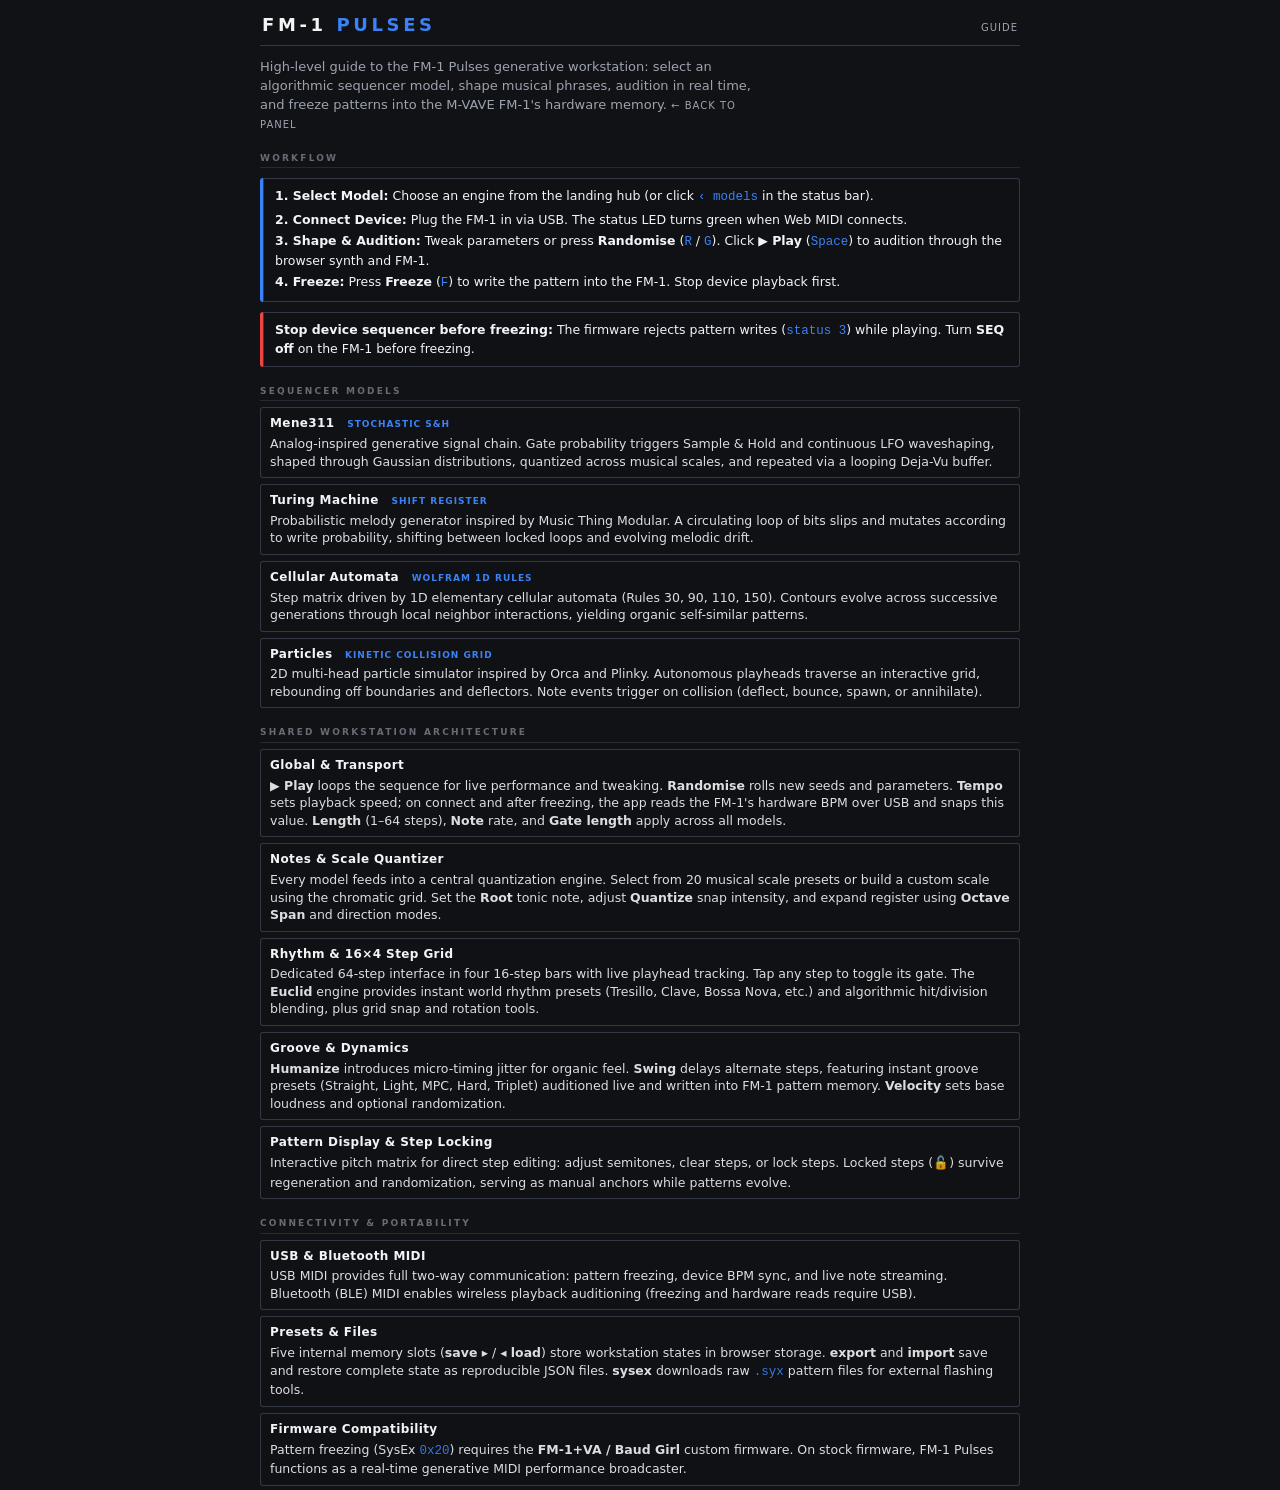
==== commit 978ec7f2: "Additional Modes added, instructions clarified" ====
--- a/guide.html
+++ b/guide.html
@@ -6,8 +6,8 @@
 <meta name="theme-color" content="#12101a">
 <title>FM-1 Pulses — guide</title>
 <link rel="icon" href="data:,">
-<link rel="stylesheet" href="css/style.css?v=68">
-<link rel="stylesheet" href="css/rack.css?v=68">
+<link rel="stylesheet" href="css/style.css?v=1">
+<link rel="stylesheet" href="css/rack.css?v=1">
 <style>
   body { padding: 12px; }
   .wrap { max-width: 760px; margin: 0 auto; }
@@ -18,7 +18,7 @@
   .top h1 { font-size: 18px; margin: 0; letter-spacing: 3.6px; font-weight: 700; color: var(--fg); }
   .top h1 b { color: var(--accent); }
   .top .sub { font-size: 10px; letter-spacing: 1px; text-transform: uppercase; color: var(--dim); margin-left: auto; }
-  .intro { color: var(--dim); max-width: 62ch; margin: 0 0 4px; }
+  .intro { color: var(--dim); max-width: 62ch; margin: 0 0 6px; font-size: 13px; line-height: 1.45; }
   h2 { font-size: 9px; letter-spacing: 2.2px; text-transform: uppercase; color: var(--dim); font-weight: 700; margin: 18px 0 6px; border-bottom: 1px solid var(--line); padding-bottom: 3px; }
   .param {
     border-radius: 3px; background-color: rgba(0,0,0,.07);
@@ -26,9 +26,8 @@
     padding: 8px 10px; margin: 6px 0;
   }
   .param h3 { margin: 0 0 3px; font-size: 12px; letter-spacing: .4px; color: var(--fg); }
-  .param h3 .rng { color: var(--dim); font-weight: 400; font-size: 10px; margin-left: 8px; }
   .param h3 .kind { color: var(--accent); font-weight: 700; font-size: 9px; letter-spacing: 1px; text-transform: uppercase; margin-left: 8px; }
-  .param p { margin: 0; font-size: 12.5px; color: var(--fg); opacity: .9; }
+  .param p { margin: 0; font-size: 12.5px; color: var(--fg); opacity: .9; line-height: 1.4; }
   .note {
     border-radius: 3px; box-shadow: inset 0 0 0 1px var(--line);
     border-left: 3px solid var(--accent);
@@ -48,190 +47,71 @@
     <h1>FM-1 <b>PULSES</b></h1>
     <span class="sub">guide</span>
   </div>
-  <p class="intro">Every control on the panel, what it does, and a thing to try. The shape of it: set the settings, generate a pattern, freeze it into the FM-1's own sequencer. <a class="back" href="index.html">← back to the panel</a></p>
-
-  <h2>Reading the panel</h2>
-  <div class="param">
-    <h3>Knobs and switches</h3>
-    <p>Round knobs are continuous: drag up and down, use the wheel, or the arrow keys. Double-click resets to the default. <code>sine</code>-style switches are rotary: one detent per option, and the chosen name prints underneath.</p>
-  </div>
-  <div class="param">
-    <h3>Transport</h3>
-    <p><b>Randomise</b> rolls settings and derives a fresh pattern from a new random seed (R or G). <b>Play</b> loops the pattern so you can tweak it live. The <b>sound</b> switch picks the browser preview timbre (e-piano, bell, bass, organ, square); the FM-1 plays its own patch when frozen. <b>Freeze</b> writes the pattern, <b>Clear</b> wipes the FM-1's sequencer. The strip at the bottom picks the theme. <b>Freeze needs the FM-1+VA / Baud Girl firmware</b> — the pattern-write SysEx only exists there; on stock firmware the app works as a live MIDI broadcaster (▶ Play).</p>
-  </div>
-  <div class="param">
-    <h3>The pattern display</h3>
-    <p>The 64-step grid sits eight wide by eight deep. Tap a step to edit it: <b>−</b> and <b>+</b> move it a semitone, <b>✕</b> empties it. Any step you touch is locked, so it survives regeneration. When the loop is on, the tiled region is tinted in the accent colour (its first step a notch brighter) in the grid.</p>
-  </div>
-
-  <h2>Presets / export / import</h2>
-  <div class="param">
-    <h3>save ▸ / ◂ load <span class="kind">slots 1–5</span></h3>
-    <p>Five local preset slots under the transport keep banks in the browser. Tap a slot to recall it; double-click to overwrite it; or arm <b>save ▸</b> / <b>◂ load</b> and then tap. A preset holds everything an export file does: the knobs, the seed, the locked steps.</p>
-  </div>
-  <div class="param">
-    <h3>export <span class="kind">file</span></h3>
-    <p>Downloads the current state as JSON: every knob, the seed, and the locked steps. The pattern derives from the seed, so the file <i>is</i> the song — anyone who imports it gets the identical pattern.</p>
-  </div>
-  <div class="param">
-    <h3>import <span class="kind">file</span></h3>
-    <p>Loads a JSON file exported from FM-1 Pulses. Parameters are validated and clamped, the pattern regenerates from the file's seed, and locked steps come back as they were.</p>
-  </div>
-  <div class="param">
-    <h3>sysex <span class="kind">file</span></h3>
-    <p>Downloads the pattern as a <code>.syx</code> file — the raw SysEx pattern-write messages, so any other FM-1 tool can push the same pattern to the device without the browser.</p>
-  </div>
-
-  <h2>Bluetooth</h2>
-  <div class="param">
-    <h3>bluetooth <span class="kind">link</span></h3>
-    <p>Connects the FM-1 over BLE MIDI for cable-free playback: the ▶ Play loop sends its notes over Bluetooth. <b>Freeze, Clear and the device-BPM read still need USB</b> — on this firmware BLE carries notes and controllers only; the pattern SysEx does not ride it (verified on hardware). If the link drops, the app reconnects on its own and shows <i>bluetooth …</i> in the link.</p>
-  </div>
-
-  <h2>Global</h2>
-  <div class="param">
-    <h3>Tempo <span class="rng">30–300 BPM</span><span class="kind">knob</span></h3>
-    <p>Playback speed for the browser player. <b>The FM-1's BPM is device-global and cannot be set over MIDI</b> — this firmware acks the tempo bytes of a pattern write and discards them. Freezing therefore does not change the device's BPM; the unit's own tempo governs standalone playback. After every freeze (and on connect) the app reads the device's real BPM and snaps this knob to it, so what you see is what the device plays.</p>
-  </div>
-  <div class="param">
-    <h3>Pattern <span class="kind">button</span></h3>
-    <p>Randomises the pattern and seed (R or G) to instantly generate a new melodic contour and rhythm.</p>
-  </div>
-  <div class="param">
-    <h3>Note <span class="kind">dropdown</span></h3>
-    <p>Step note rate (1/16, 1/8, 1/4, triplets, etc.) governing sequence playback speed relative to BPM.</p>
-  </div>
-  <div class="param">
-    <h3>Length <span class="rng">1–64 steps</span><span class="kind">knob</span></h3>
-    <p>Pattern length in steps. Active steps light up in the 16×4 grid; steps beyond Length are dimmed and muted.</p>
-  </div>
-  <div class="param">
-    <h3>Gate length <span class="rng">5–100%</span><span class="kind">knob</span></h3>
-    <p>How long each note holds as a percentage of step time. Low is staccato, high is legato. Applied globally across all sequencers.</p>
-  </div>
-
-  <h2>Rhythm</h2>
-  <div class="param">
-    <h3>16×4 Step Grid &amp; Rhythm Controls <span class="kind">panel</span></h3>
-    <p>A full-width step sequencer with a dedicated button for all 64 steps, arranged into a 16×4 grid (four 16-step bars). Each bar is grouped into 4-step beats with downbeat indicators. Tap any step to toggle its gate on or off. When playing, a live playhead tracks across the grid.</p>
-    <p><b>Euclid:</b> Select from classic world rhythms (Tresillo, Cinquillo, Son/Rumba Clave, Bossa Nova, Soukous, Samba, Gahu, Aksak, Bembé) or specify custom Hits (N), Division (M), and Blend (random 0% to even Euclidean spacing 100%), with a fast Rnd override checkbox.<br>
-    <b>Snap:</b> Probability (0–100%) and grid interval (2–8 steps) that filters notes to land on grid lines.<br>
-    <b>Rotate:</b> Shift the pattern steps cyclically with <b>◀</b> and <b>▶</b>.<br>
-    <b>Batch Tools:</b> <b>All On</b>, <b>All Off</b> (clear gates), <b>Invert</b> (flip all gates), and <b>Random</b> (stochastically rolls gates using current density).</p>
-  </div>
-
-  <h2>Humanise</h2>
-  <div class="param">
-    <h3>Humanize <span class="rng">0–100%</span><span class="kind">fader</span></h3>
-    <p>Adds subtle micro-timing jitter to make playback feel human and organic. Includes fast groove pills: Tight (0%), Subtle (20%), Loose (45%), Wild (80%).</p>
-  </div>
-  <div class="param">
-    <h3>Swing <span class="rng">50–75%</span><span class="kind">fader</span></h3>
-    <p>Delays every other step. 50% is straight, 75% is triplet (2:1). Includes quick presets: Straight (50%), Light (54%), MPC (58%), Hard (66%), Triplet (75%). Available across all sequencer models, heard during live playback, and written into FM-1 pattern memory.</p>
-  </div>
-
-  <h2>Global</h2>
-  <div class="param">
-    <h3>Randomise <span class="kind">button</span></h3>
-    <p>Rolls fresh parameters and generates a new pattern from a new random seed. Press <b>R</b> or <b>G</b> to roll at any time.</p>
-  </div>
-  <div class="param">
-    <h3>Note value</h3>
-    <p>The length of one step, which sets the bar length. At 1/32 a 64-step phrase is 2 bars; at 1/16 it is 4 bars.</p>
-  </div>
-  <div class="param">
-    <h3>Length <span class="rng">1–64 steps</span><span class="kind">knob</span></h3>
-    <p>How many of the 64 steps the pattern plays.</p>
-  </div>
-  <div class="param">
-    <h3>Quantize <span class="rng">0–100%</span><span class="kind">knob</span></h3>
-    <p>How hard notes snap to the scale. 100% is always in scale. Lower lets chromatic passing notes through.</p>
-  </div>
-  <div class="param">
-    <h3>Unipolar <span class="kind">switch</span></h3>
-    <p>Off, notes spread both ways around the Offset note. On, the Offset note becomes the floor and notes only rise from it.</p>
-  </div>
-
-  <h2>Pitch</h2>
-  <div class="param">
-    <h3>Wave <span class="kind">switch</span></h3>
-    <p>What makes the pitch move. <code>sine</code>, <code>tri</code>, <code>saw</code> and <code>sqr</code> are fixed contours. <code>perlin</code> is a smooth coherent contour — long evolving arcs, not white noise. <code>random</code> draws a fresh value from the Spread distribution. <code>walk</code>, <code>smooth</code> and <code>hold</code> are the older random shapes.</p>
-  </div>
-  <div class="param">
-    <h3>Shape <span class="rng">0–100%</span><span class="kind">knob</span></h3>
-    <p>Morphs the wave. On <code>sine</code> it drives the sine into a wavefolder (harmonically richer arcs); on <code>tri</code> and <code>saw</code> it bends the ramp into a curve; on <code>sqr</code> it narrows the pulse width from 50% to 5%; on <code>perlin</code> it adds a detuned octave shimmer; on <code>walk</code> it widens the step size; on <code>smooth</code> it speeds the slew. At 0% every wave is its classic self.</p>
-  </div>
-  <div class="param">
-    <h3>Cycles <span class="rng">1–16</span><span class="kind">knob</span></h3>
-    <p>How many times the contour repeats across the phrase. Whole numbers land on the phrase and repeat; fractional values drift, so every pass differs.</p>
-  </div>
-  <div class="param">
-    <h3>Amplitude <span class="rng">0–100%</span><span class="kind">knob</span></h3>
-    <p>How far notes reach above and below the Offset note. 0% is one note. 100% is ±18 semitones.</p>
-  </div>
-  <div class="param">
-    <h3>Offset <span class="rng">−100 to +100%</span><span class="kind">knob</span></h3>
-    <p>The centre of the pitch range. Amplitude spreads evenly around this note. This is where the melody lives.</p>
-  </div>
-  <div class="param">
-    <h3>Scale <span class="kind">switch</span></h3>
-    <p>The note set the melody snaps to. Pentatonic minor is the safe default.</p>
-  </div>
-  <div class="param">
-    <h3>Root <span class="rng">24–84, as a note</span><span class="kind">knob</span></h3>
-    <p>The tonic the scale is built on. This is the key, not where the melody sits.</p>
-  </div>
-
-  <h2>Shape</h2>
-  <div class="param">
-    <h3>Spread <span class="kind">switch</span></h3>
-    <p>The distribution notes come from. <code>constant</code> is one pitch, <code>bell</code> weights the centre, <code>uniform</code> is flat, <code>extremes</code> only hits the two ends. Bites hardest on the random wave.</p>
-  </div>
-  <div class="param">
-    <h3>Bias <span class="rng">−100 to +100</span><span class="kind">knob</span></h3>
-    <p>Tilts the distribution low or high without changing the range. Not a pitch shift, a likelihood shift.</p>
-  </div>
-  <div class="param">
-    <h3>Humanize <span class="rng">0–100%</span><span class="kind">knob</span></h3>
-    <p>Random per-note velocity wobble, ±40 at 100%. Only the browser player hears this; the FM-1 plays its own velocity.</p>
-  </div>
-  <div class="param">
-    <h3>Velocity <span class="rng">1–127</span><span class="kind">knob</span></h3>
-    <p>Base loudness for the browser player. Same caveat as Humanize.</p>
-  </div>
-  <div class="param">
-    <h3>Octave up <span class="rng">0–100%</span><span class="kind">knob</span></h3>
-    <p>Chance a note jumps up one octave. Twelve semitones is the same scale degree, so it stays in key. The jump is written into the note, so the FM-1 plays it too.</p>
-  </div>
-  <div class="param">
-    <h3>Root gravity <span class="rng">0–100%</span><span class="kind">knob</span></h3>
-    <p>Chance a note is pulled to the nearest root note. It keeps its register, so the melody gets grounded instead of flattened onto one pitch.</p>
-  </div>
-
-  <h2>Memory</h2>
-  <div class="param">
-    <h3>Loop from <span class="rng">step 1 … Length−2</span><span class="kind">knob</span></h3>
-    <p>Where the repeated region starts. Everything before it is an intro that plays once.</p>
-  </div>
-  <div class="param">
-    <h3>Loop len <span class="rng">2 … the rest of Length</span><span class="kind">knob</span></h3>
-    <p>How long that region is. Together with Loop from it tiles, say, steps 13 to 29 out to the end of the phrase.</p>
-  </div>
-  <div class="param">
-    <h3>Deja Vu <span class="rng">0–100%</span><span class="kind">knob</span></h3>
-    <p>Chance a step past the loop copies the loop instead of playing its own note. 0% plays the phrase as generated, 100% repeats the region to the end. The readout in the display shows the region and how many repeats fit, and copied steps are marked in the grid with a dashed ring — the region itself sounds once, so those marks begin one region after Loop from.</p>
-  </div>
+  <p class="intro">High-level guide to the FM-1 Pulses generative workstation: select an algorithmic sequencer model, shape musical phrases, audition in real time, and freeze patterns into the M-VAVE FM-1's hardware memory. <a class="back" href="index.html">← back to panel</a></p>
 
   <h2>Workflow</h2>
   <div class="note">
-    <p><b>1.</b> Connect the FM-1. The LED lights when it is found.</p>
-    <p><b>2.</b> Choose a scale, root note, and timbre. Hit <b>Randomise</b> (or press R/G) to roll a pattern.</p>
-    <p><b>3.</b> Audition and tweak the pattern live with <b>▶ Play</b>.</p>
-    <p><b>4.</b> <b>Freeze</b> writes the pattern into the FM-1.</p>
-    <p><b>5.</b> Unplug it and the FM-1 plays on its own.</p>
+    <p><b>1. Select Model:</b> Choose an engine from the landing hub (or click <code>‹ models</code> in the status bar).</p>
+    <p><b>2. Connect Device:</b> Plug the FM-1 in via USB. The status LED turns green when Web MIDI connects.</p>
+    <p><b>3. Shape &amp; Audition:</b> Tweak parameters or press <b>Randomise</b> (<code>R</code> / <code>G</code>). Click <b>▶ Play</b> (<code>Space</code>) to audition through the browser synth and FM-1.</p>
+    <p><b>4. Freeze:</b> Press <b>Freeze</b> (<code>F</code>) to write the pattern into the FM-1. Stop device playback first.</p>
   </div>
   <div class="note" style="border-left-color: var(--err)">
-    <p><b>Stop the FM-1's sequencer before freezing.</b> It refuses a write while its sequencer is playing. Press SEQ off. STOP alone is not enough.</p>
+    <p><b>Stop device sequencer before freezing:</b> The firmware rejects pattern writes (<code>status 3</code>) while playing. Turn <b>SEQ off</b> on the FM-1 before freezing.</p>
+  </div>
+
+  <h2>Sequencer Models</h2>
+  <div class="param">
+    <h3>Mene311 <span class="kind">Stochastic S&amp;H</span></h3>
+    <p>Analog-inspired generative signal chain. Gate probability triggers Sample &amp; Hold and continuous LFO waveshaping, shaped through Gaussian distributions, quantized across musical scales, and repeated via a looping Deja-Vu buffer.</p>
+  </div>
+  <div class="param">
+    <h3>Turing Machine <span class="kind">Shift Register</span></h3>
+    <p>Probabilistic melody generator inspired by Music Thing Modular. A circulating loop of bits slips and mutates according to write probability, shifting between locked loops and evolving melodic drift.</p>
+  </div>
+  <div class="param">
+    <h3>Cellular Automata <span class="kind">Wolfram 1D Rules</span></h3>
+    <p>Step matrix driven by 1D elementary cellular automata (Rules 30, 90, 110, 150). Contours evolve across successive generations through local neighbor interactions, yielding organic self-similar patterns.</p>
+  </div>
+  <div class="param">
+    <h3>Particles <span class="kind">Kinetic Collision Grid</span></h3>
+    <p>2D multi-head particle simulator inspired by Orca and Plinky. Autonomous playheads traverse an interactive grid, rebounding off boundaries and deflectors. Note events trigger on collision (deflect, bounce, spawn, or annihilate).</p>
+  </div>
+
+  <h2>Shared Workstation Architecture</h2>
+  <div class="param">
+    <h3>Global &amp; Transport</h3>
+    <p><b>▶ Play</b> loops the sequence for live performance and tweaking. <b>Randomise</b> rolls new seeds and parameters. <b>Tempo</b> sets playback speed; on connect and after freezing, the app reads the FM-1's hardware BPM over USB and snaps this value. <b>Length</b> (1–64 steps), <b>Note</b> rate, and <b>Gate length</b> apply across all models.</p>
+  </div>
+  <div class="param">
+    <h3>Notes &amp; Scale Quantizer</h3>
+    <p>Every model feeds into a central quantization engine. Select from 20 musical scale presets or build a custom scale using the chromatic grid. Set the <b>Root</b> tonic note, adjust <b>Quantize</b> snap intensity, and expand register using <b>Octave Span</b> and direction modes.</p>
+  </div>
+  <div class="param">
+    <h3>Rhythm &amp; 16×4 Step Grid</h3>
+    <p>Dedicated 64-step interface in four 16-step bars with live playhead tracking. Tap any step to toggle its gate. The <b>Euclid</b> engine provides instant world rhythm presets (Tresillo, Clave, Bossa Nova, etc.) and algorithmic hit/division blending, plus grid snap and rotation tools.</p>
+  </div>
+  <div class="param">
+    <h3>Groove &amp; Dynamics</h3>
+    <p><b>Humanize</b> introduces micro-timing jitter for organic feel. <b>Swing</b> delays alternate steps, featuring instant groove presets (Straight, Light, MPC, Hard, Triplet) auditioned live and written into FM-1 pattern memory. <b>Velocity</b> sets base loudness and optional randomization.</p>
+  </div>
+  <div class="param">
+    <h3>Pattern Display &amp; Step Locking</h3>
+    <p>Interactive pitch matrix for direct step editing: adjust semitones, clear steps, or lock steps. Locked steps (<code>🔓</code>) survive regeneration and randomization, serving as manual anchors while patterns evolve.</p>
+  </div>
+
+  <h2>Connectivity &amp; Portability</h2>
+  <div class="param">
+    <h3>USB &amp; Bluetooth MIDI</h3>
+    <p>USB MIDI provides full two-way communication: pattern freezing, device BPM sync, and live note streaming. Bluetooth (BLE) MIDI enables wireless playback auditioning (freezing and hardware reads require USB).</p>
+  </div>
+  <div class="param">
+    <h3>Presets &amp; Files</h3>
+    <p>Five internal memory slots (<b>save ▸</b> / <b>◂ load</b>) store workstation states in browser storage. <b>export</b> and <b>import</b> save and restore complete state as reproducible JSON files. <b>sysex</b> downloads raw <code>.syx</code> pattern files for external flashing tools.</p>
+  </div>
+  <div class="param">
+    <h3>Firmware Compatibility</h3>
+    <p>Pattern freezing (SysEx <code>0x20</code>) requires the <b>FM-1+VA / Baud Girl</b> custom firmware. On stock firmware, FM-1 Pulses functions as a real-time generative MIDI performance broadcaster.</p>
   </div>
 
 </div>
--- a/css/rack.css
+++ b/css/rack.css
@@ -1079,42 +1079,6 @@
   margin-top: 0;
   background: var(--panel2);
 }
-.ca-display-header {
-  margin-bottom: 8px;
-}
-.ca-hud-bar {
-  display: flex;
-  align-items: center;
-  justify-content: space-between;
-  flex-wrap: wrap;
-  gap: 8px;
-  background: var(--panel);
-  border: 1px solid var(--line);
-  border-radius: 6px;
-  padding: 6px 12px;
-}
-.ca-hud-item {
-  display: flex;
-  align-items: baseline;
-  gap: 5px;
-}
-.ca-hud-lbl {
-  font-size: 9px;
-  letter-spacing: .5px;
-  text-transform: uppercase;
-  color: var(--dim);
-  font-weight: 700;
-}
-.ca-hud-val {
-  font-size: 11px;
-  font-weight: 700;
-  color: var(--fg);
-  font-variant-numeric: tabular-nums;
-}
-.ca-hud-val.ca-hud-highlight {
-  color: var(--accent);
-  font-weight: 800;
-}
 
 .ca-canvas-wrap {
   width: 100%;
@@ -1185,7 +1149,7 @@
   border: 1px solid var(--line);
   border-radius: 6px;
   padding: 10px 12px;
-  margin-top: 8px;
+  margin-top: 0;
 }
 
 .turing-tape-header {
@@ -1330,7 +1294,7 @@
 
 .notes-grid-fullwidth {
   display: grid;
-  grid-template-columns: repeat(12, minmax(0, 1fr));
+  grid-template-columns: repeat(14, minmax(0, 1fr));
   gap: 8px 12px;
   align-items: center;
   width: 100%;
@@ -1345,6 +1309,14 @@
   grid-column: span 2;
 }
 
+.notes-grid-fullwidth .ctrl-pitch-span {
+  grid-column: span 2;
+}
+
+.notes-grid-fullwidth .ctrl-oct-mode {
+  grid-column: span 2;
+}
+
 .notes-grid-fullwidth .ctrl-scale {
   grid-column: span 2;
 }
@@ -1354,10 +1326,6 @@
 }
 
 .notes-grid-fullwidth .ctrl-oct-spread {
-  grid-column: span 2;
-}
-
-.notes-grid-fullwidth .ctrl-oct-mode {
   grid-column: span 2;
 }
 
@@ -1382,12 +1350,16 @@
 }
 
 @media (max-width: 1100px) {
+  .notes-grid-fullwidth {
+    grid-template-columns: repeat(12, minmax(0, 1fr));
+  }
   .notes-grid-fullwidth .ctrl-root-note { grid-column: span 3; }
   .notes-grid-fullwidth .ctrl-root-oct { grid-column: span 3; }
-  .notes-grid-fullwidth .ctrl-scale { grid-column: span 6; }
-  .notes-grid-fullwidth .ctrl-quant { grid-column: span 5; }
+  .notes-grid-fullwidth .ctrl-pitch-span { grid-column: span 3; }
+  .notes-grid-fullwidth .ctrl-oct-mode { grid-column: span 3; }
+  .notes-grid-fullwidth .ctrl-scale { grid-column: span 4; }
+  .notes-grid-fullwidth .ctrl-quant { grid-column: span 4; }
   .notes-grid-fullwidth .ctrl-oct-spread { grid-column: span 4; }
-  .notes-grid-fullwidth .ctrl-oct-mode { grid-column: span 3; }
 }
 
 @media (max-width: 720px) {
@@ -1396,10 +1368,11 @@
   }
   .notes-grid-fullwidth .ctrl-root-note { grid-column: span 3; }
   .notes-grid-fullwidth .ctrl-root-oct { grid-column: span 3; }
+  .notes-grid-fullwidth .ctrl-pitch-span { grid-column: span 3; }
+  .notes-grid-fullwidth .ctrl-oct-mode { grid-column: span 3; }
   .notes-grid-fullwidth .ctrl-scale { grid-column: span 6; }
-  .notes-grid-fullwidth .ctrl-quant { grid-column: span 6; }
-  .notes-grid-fullwidth .ctrl-oct-spread { grid-column: span 4; }
-  .notes-grid-fullwidth .ctrl-oct-mode { grid-column: span 2; }
+  .notes-grid-fullwidth .ctrl-quant { grid-column: span 3; }
+  .notes-grid-fullwidth .ctrl-oct-spread { grid-column: span 3; }
   .notes-grid-fullwidth .scale {
     grid-template-columns: repeat(6, 1fr);
   }
@@ -2038,5 +2011,217 @@
   width: 100%;
 }
 
-
-
+/* ==========================================================================
+   PARTICLES / COLLISION SIMULATOR MODEL STYLES
+   ========================================================================== */
+.particle-layout {
+  display: block;
+}
+@media (min-width: 768px) {
+  .particle-layout {
+    display: grid;
+    grid-template-columns: minmax(290px, 350px) minmax(0, 1fr);
+    gap: 12px;
+    align-items: start;
+  }
+}
+
+.particle-module {
+  display: flex;
+  flex-direction: column;
+  gap: 8px;
+  min-width: 0;
+}
+
+.particle-sect {
+  margin-bottom: 0;
+}
+
+.particle-sect-head {
+  display: flex;
+  align-items: center;
+  justify-content: space-between;
+  margin-bottom: 8px;
+}
+
+.particle-sect-head h3 {
+  margin: 0;
+  font-size: 11px;
+  letter-spacing: .6px;
+  text-transform: uppercase;
+  color: var(--dim);
+  font-weight: 700;
+}
+
+.particle-badge {
+  font-size: 9px;
+  font-weight: 700;
+  letter-spacing: .5px;
+  text-transform: uppercase;
+  color: var(--accent);
+  background: color-mix(in srgb, var(--accent) 15%, transparent);
+  border: 1px solid color-mix(in srgb, var(--accent) 30%, transparent);
+  border-radius: 4px;
+  padding: 1px 6px;
+}
+
+.particle-hint-inline {
+  font-size: 9px;
+  color: var(--dim);
+}
+
+.particle-grid-2col {
+  display: grid;
+  grid-template-columns: 1fr 1fr;
+  gap: 6px;
+  align-items: start;
+}
+
+.particle-span-full {
+  grid-column: span 2;
+}
+
+.particle-tool-wrap {
+  display: flex;
+  flex-direction: column;
+  align-items: center;
+  width: 100%;
+  margin-bottom: 2px;
+}
+.particle-tool-wrap .k-lab {
+  font-size: 9.5px;
+  letter-spacing: 0.5px;
+  text-transform: uppercase;
+  color: var(--dim);
+  text-align: center;
+  line-height: 1.2;
+  font-weight: 700;
+  margin-bottom: 5px;
+}
+.particle-tool-group {
+  display: flex;
+  width: 100%;
+  gap: 5px;
+}
+.particle-tool-btn {
+  flex: 1;
+  font-family: inherit;
+  font-size: 9.5px;
+  font-weight: 600;
+  letter-spacing: 0.2px;
+  padding: 5px 3px;
+  border-radius: 4px;
+  border: 1px solid var(--line);
+  background: var(--panel2);
+  color: var(--dim);
+  cursor: pointer;
+  display: inline-flex;
+  align-items: center;
+  justify-content: center;
+  white-space: nowrap;
+  outline: none;
+  transition: all 0.12s ease;
+  text-align: center;
+}
+.particle-tool-btn:hover {
+  border-color: var(--dim);
+  color: var(--fg);
+}
+.particle-tool-btn.is-active {
+  background: color-mix(in srgb, var(--accent) 22%, var(--panel2));
+  border-color: var(--accent);
+  color: var(--accent);
+  font-weight: 700;
+}
+
+.particle-btn-row {
+  display: flex;
+  gap: 5px;
+  margin-top: 4px;
+}
+.particle-btn-row .action-btn {
+  flex: 1;
+  text-align: center;
+  padding: 4px 6px;
+  font-size: 9.5px;
+  font-weight: 600;
+}
+
+.particle-preset-grid {
+  display: grid;
+  grid-template-columns: 1fr 1fr;
+  gap: 4px;
+}
+
+.particle-preset-btn {
+  font-family: inherit;
+  font-size: 10px;
+  font-weight: 600;
+  padding: 5px 8px;
+  border-radius: 4px;
+  border: 1px solid var(--line);
+  background: var(--panel);
+  color: var(--fg);
+  cursor: pointer;
+  text-align: left;
+  white-space: nowrap;
+  overflow: hidden;
+  text-overflow: ellipsis;
+  transition: all .12s ease;
+}
+.particle-preset-btn:hover {
+  border-color: var(--accent);
+  color: var(--accent);
+}
+
+/* 2D Canvas & HUD */
+.particle-display {
+  display: flex;
+  flex-direction: column;
+  min-width: 0;
+  margin-top: 0;
+  background: var(--panel2);
+}
+
+.particle-canvas-wrap {
+  width: 100%;
+  max-width: 580px;
+  aspect-ratio: 1 / 1;
+  margin: 0 auto;
+  position: relative;
+  border-radius: 6px;
+  overflow: hidden;
+}
+
+.particle-canvas {
+  display: block;
+  width: 100%;
+  height: 100%;
+  aspect-ratio: 1 / 1;
+  border: 1px solid var(--line);
+  border-radius: 6px;
+  cursor: crosshair;
+  touch-action: none;
+  background: var(--panel);
+}
+
+.particle-display-footer {
+  display: flex;
+  align-items: center;
+  justify-content: flex-end;
+  gap: 8px;
+  margin-top: 8px;
+  padding-top: 6px;
+  border-top: 1px solid var(--line);
+  font-size: 8.5px;
+  color: var(--dim);
+}
+
+.particle-step-hover {
+  font-weight: 700;
+  color: var(--fg);
+  font-variant-numeric: tabular-nums;
+}
+
+
+
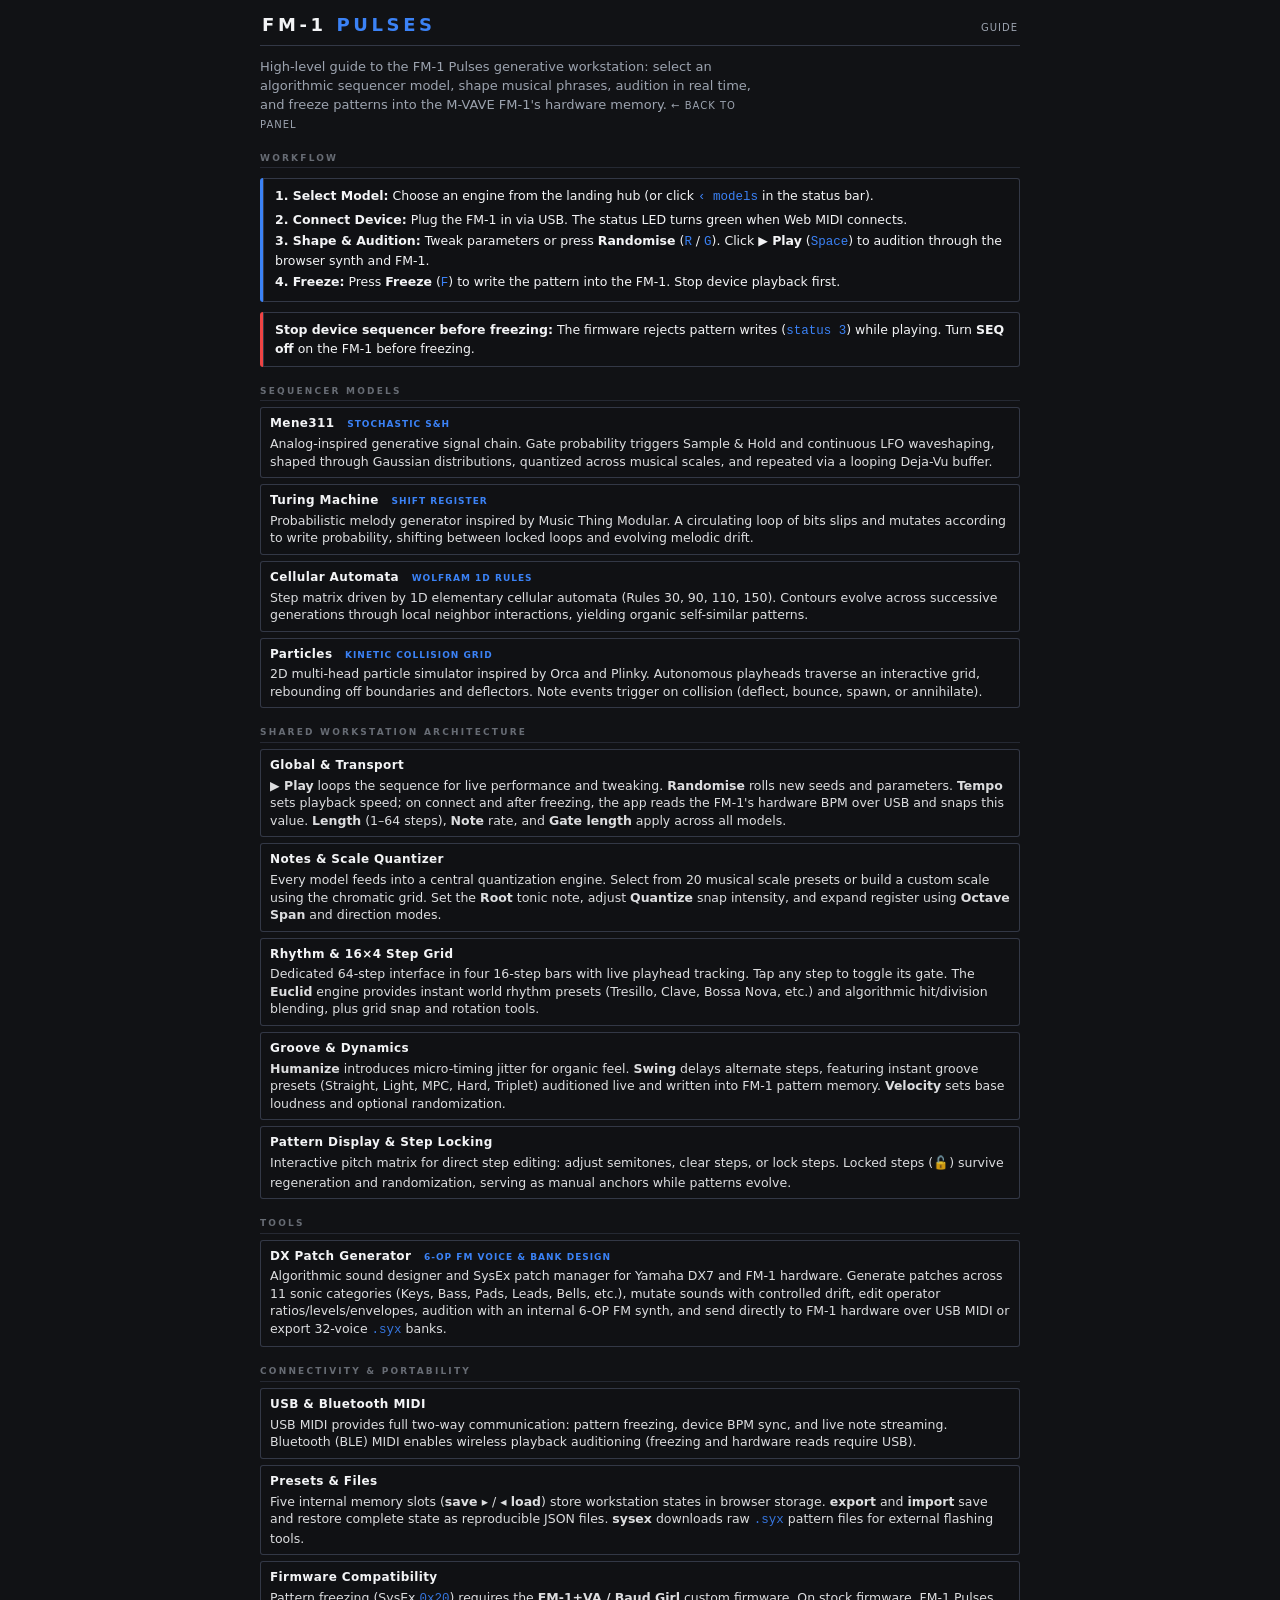
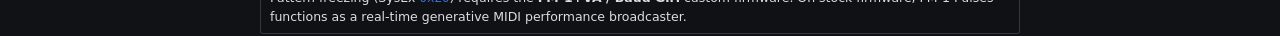
==== commit 4e90e0ea: "Add DX Patch Generator tool with 6-OP FM synthesis, bank management, and SysEx hardware I/O" ====
--- a/guide.html
+++ b/guide.html
@@ -100,6 +100,12 @@
     <p>Interactive pitch matrix for direct step editing: adjust semitones, clear steps, or lock steps. Locked steps (<code>🔓</code>) survive regeneration and randomization, serving as manual anchors while patterns evolve.</p>
   </div>
 
+  <h2>Tools</h2>
+  <div class="param">
+    <h3>DX Patch Generator <span class="kind">6-OP FM Voice &amp; Bank Design</span></h3>
+    <p>Algorithmic sound designer and SysEx patch manager for Yamaha DX7 and FM-1 hardware. Generate patches across 11 sonic categories (Keys, Bass, Pads, Leads, Bells, etc.), mutate sounds with controlled drift, edit operator ratios/levels/envelopes, audition with an internal 6-OP FM synth, and send directly to FM-1 hardware over USB MIDI or export 32-voice <code>.syx</code> banks.</p>
+  </div>
+
   <h2>Connectivity &amp; Portability</h2>
   <div class="param">
     <h3>USB &amp; Bluetooth MIDI</h3>
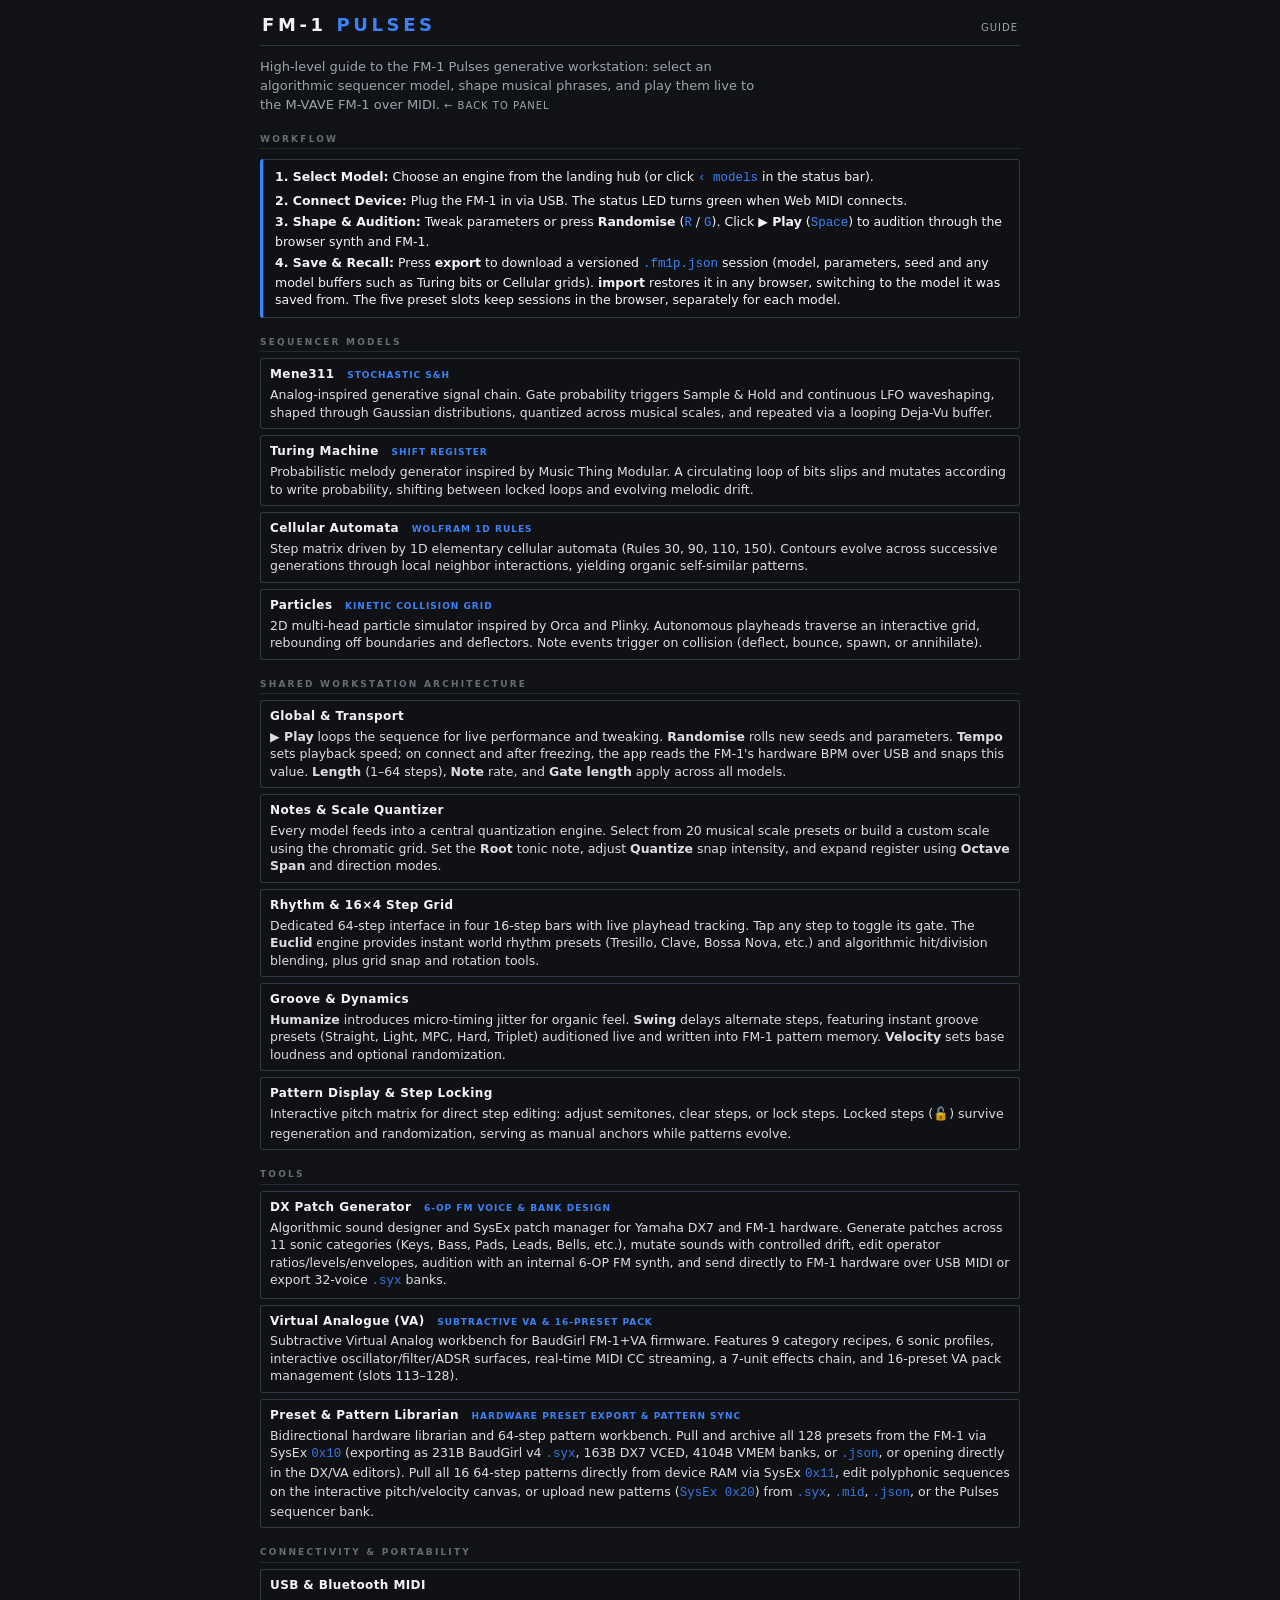
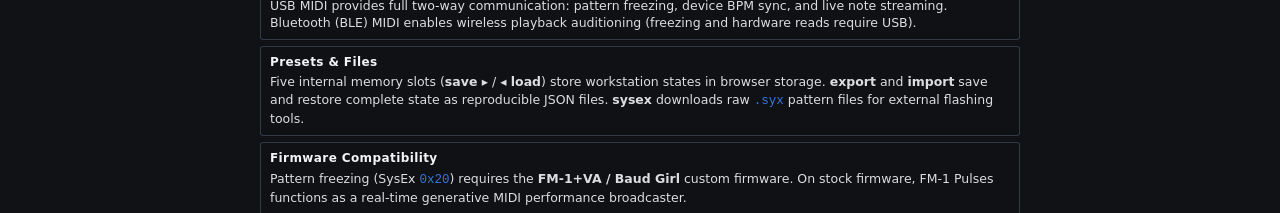
==== commit 01189de3: "refocus: browser-based sequencing plus minimal editor" ====
--- a/guide.html
+++ b/guide.html
@@ -47,17 +47,14 @@
     <h1>FM-1 <b>PULSES</b></h1>
     <span class="sub">guide</span>
   </div>
-  <p class="intro">High-level guide to the FM-1 Pulses generative workstation: select an algorithmic sequencer model, shape musical phrases, audition in real time, and freeze patterns into the M-VAVE FM-1's hardware memory. <a class="back" href="index.html">← back to panel</a></p>
+  <p class="intro">High-level guide to the FM-1 Pulses generative workstation: select an algorithmic sequencer model, shape musical phrases, and play them live to the M-VAVE FM-1 over MIDI. <a class="back" href="index.html">← back to panel</a></p>
 
   <h2>Workflow</h2>
   <div class="note">
     <p><b>1. Select Model:</b> Choose an engine from the landing hub (or click <code>‹ models</code> in the status bar).</p>
     <p><b>2. Connect Device:</b> Plug the FM-1 in via USB. The status LED turns green when Web MIDI connects.</p>
     <p><b>3. Shape &amp; Audition:</b> Tweak parameters or press <b>Randomise</b> (<code>R</code> / <code>G</code>). Click <b>▶ Play</b> (<code>Space</code>) to audition through the browser synth and FM-1.</p>
-    <p><b>4. Freeze:</b> Press <b>Freeze</b> (<code>F</code>) to write the pattern into the FM-1. Stop device playback first.</p>
-  </div>
-  <div class="note" style="border-left-color: var(--err)">
-    <p><b>Stop device sequencer before freezing:</b> The firmware rejects pattern writes (<code>status 3</code>) while playing. Turn <b>SEQ off</b> on the FM-1 before freezing.</p>
+    <p><b>4. Save &amp; Recall:</b> Press <b>export</b> to download a versioned <code>.fm1p.json</code> session (model, parameters, seed and any model buffers such as Turing bits or Cellular grids). <b>import</b> restores it in any browser, switching to the model it was saved from. The five preset slots keep sessions in the browser, separately for each model.</p>
   </div>
 
   <h2>Sequencer Models</h2>
@@ -105,6 +102,14 @@
     <h3>DX Patch Generator <span class="kind">6-OP FM Voice &amp; Bank Design</span></h3>
     <p>Algorithmic sound designer and SysEx patch manager for Yamaha DX7 and FM-1 hardware. Generate patches across 11 sonic categories (Keys, Bass, Pads, Leads, Bells, etc.), mutate sounds with controlled drift, edit operator ratios/levels/envelopes, audition with an internal 6-OP FM synth, and send directly to FM-1 hardware over USB MIDI or export 32-voice <code>.syx</code> banks.</p>
   </div>
+  <div class="param">
+    <h3>Virtual Analogue (VA) <span class="kind">Subtractive VA &amp; 16-Preset Pack</span></h3>
+    <p>Subtractive Virtual Analog workbench for BaudGirl FM-1+VA firmware. Features 9 category recipes, 6 sonic profiles, interactive oscillator/filter/ADSR surfaces, real-time MIDI CC streaming, a 7-unit effects chain, and 16-preset VA pack management (slots 113–128).</p>
+  </div>
+  <div class="param">
+    <h3>Preset &amp; Pattern Librarian <span class="kind">Hardware Preset Export &amp; Pattern Sync</span></h3>
+    <p>Bidirectional hardware librarian and 64-step pattern workbench. Pull and archive all 128 presets from the FM-1 via SysEx <code>0x10</code> (exporting as 231B BaudGirl v4 <code>.syx</code>, 163B DX7 VCED, 4104B VMEM banks, or <code>.json</code>, or opening directly in the DX/VA editors). Pull all 16 64-step patterns directly from device RAM via SysEx <code>0x11</code>, edit polyphonic sequences on the interactive pitch/velocity canvas, or upload new patterns (<code>SysEx 0x20</code>) from <code>.syx</code>, <code>.mid</code>, <code>.json</code>, or the Pulses sequencer bank.</p>
+  </div>
 
   <h2>Connectivity &amp; Portability</h2>
   <div class="param">
--- a/css/rack.css
+++ b/css/rack.css
@@ -206,6 +206,60 @@
   content: ""; width: 6px; height: 6px; border-radius: 50%;
   background: var(--accent);
 }
+.landing-hero-header {
+  display: flex;
+  align-items: flex-end;
+  justify-content: space-between;
+  flex-wrap: wrap;
+  gap: 12px;
+  margin-bottom: 6px;
+}
+.landing-hero-header .landing-title {
+  margin: 0;
+}
+.landing-hero-actions {
+  display: flex;
+  align-items: center;
+  gap: 8px;
+}
+.landing-load-btn {
+  display: inline-flex;
+  align-items: center;
+  gap: 7px;
+  padding: 8px 18px;
+  font-family: inherit;
+  font-size: 11px;
+  font-weight: 700;
+  letter-spacing: 1.2px;
+  text-transform: uppercase;
+  color: var(--fg);
+  background: var(--panel2);
+  border: 1px solid var(--line-focus);
+  border-radius: 4px;
+  cursor: pointer;
+  transition: all .15s ease;
+  user-select: none;
+}
+.landing-load-btn:hover {
+  background: var(--panel);
+  border-color: var(--accent);
+  color: var(--accent);
+  transform: translateY(-1px);
+}
+.landing-load-btn:active {
+  transform: translateY(0);
+}
+.landing-load-btn .load-icon {
+  font-size: 13px;
+  line-height: 1;
+}
+.landing-load-link {
+  cursor: pointer;
+}
+.view-landing.drag-hover {
+  outline: 2px dashed var(--accent);
+  outline-offset: -4px;
+}
 .landing-title {
   font-size: 20px; font-weight: 700; letter-spacing: 1px;
   text-transform: uppercase; margin: 0 0 6px; color: var(--fg);
@@ -366,7 +420,7 @@
 }
 .landing-footer-actions .glink:hover { color: var(--accent); }
 
-.view-traditional {
+.view-mene311 {
   width: 100%; min-width: 0;
   display: block;
 }
@@ -412,10 +466,188 @@
 .sw-body:focus-within { border-color: var(--accent); }
 .sw-arrow {
   font: inherit; font-size: 11px; line-height: 1; color: var(--dim); background: none;
-  border: 0; padding: 5px 4px 6px; cursor: pointer;
-}
-.sw-arrow:hover { color: var(--fg); background: var(--line); }
+  border: 0; padding: 5px 4px 6px; cursor: pointer; user-select: none;
+  transition: all 0.12s;
+}
+.sw-arrow:hover { color: var(--accent); background: var(--line); }
+.sw-arrow:active { background: var(--accent); color: #fff; }
 .sw-arrow:focus-visible { outline: 2px solid var(--accent); }
+
+/* ---- generic stepper controls (shared across tools & sequencers) ---- */
+.stepper,
+.dxpatch-stepper {
+  display: inline-flex;
+  align-items: center;
+  border: 1px solid var(--line);
+  border-radius: 4px;
+  background: var(--panel2);
+  overflow: hidden;
+  transition: border-color 0.12s;
+}
+
+.stepper:focus-within,
+.dxpatch-stepper:focus-within {
+  border-color: var(--accent);
+}
+
+.stepper-btn,
+.dxpatch-stepper-btn {
+  background: transparent;
+  border: none;
+  color: var(--dim);
+  font: 700 13px/1 var(--font-mono, monospace);
+  padding: 3px 6px;
+  cursor: pointer;
+  user-select: none;
+  transition: all 0.12s;
+}
+
+.stepper-btn:hover,
+.dxpatch-stepper-btn:hover {
+  background: var(--line);
+  color: var(--accent);
+}
+
+.stepper-btn:active,
+.dxpatch-stepper-btn:active {
+  background: var(--accent);
+  color: #fff;
+}
+
+.stepper-btn:focus-visible,
+.dxpatch-stepper-btn:focus-visible {
+  outline: 2px solid var(--accent);
+  outline-offset: -1px;
+}
+
+.stepper input[type="number"],
+.stepper .stepper-input,
+.dxpatch-stepper input[type="number"],
+.dxpatch-stepper .dxpatch-stepper-input,
+.dxpatch-stepper .dxpatch-alg-input {
+  width: 28px;
+  background: transparent;
+  border: none;
+  border-left: 1px solid var(--line);
+  border-right: 1px solid var(--line);
+  color: var(--accent);
+  font: 700 12px var(--font-mono, monospace);
+  text-align: center;
+  padding: 2px 0;
+  border-radius: 0;
+  outline: none;
+  box-sizing: border-box;
+  -moz-appearance: textfield;
+}
+
+.stepper input[type="number"]::-webkit-outer-spin-button,
+.stepper input[type="number"]::-webkit-inner-spin-button,
+.stepper .stepper-input::-webkit-outer-spin-button,
+.stepper .stepper-input::-webkit-inner-spin-button,
+.dxpatch-stepper input[type="number"]::-webkit-outer-spin-button,
+.dxpatch-stepper input[type="number"]::-webkit-inner-spin-button,
+.dxpatch-stepper .dxpatch-stepper-input::-webkit-outer-spin-button,
+.dxpatch-stepper .dxpatch-stepper-input::-webkit-inner-spin-button,
+.dxpatch-stepper .dxpatch-alg-input::-webkit-outer-spin-button,
+.dxpatch-stepper .dxpatch-alg-input::-webkit-inner-spin-button {
+  -webkit-appearance: none;
+  margin: 0;
+}
+
+.stepper input[type="number"]:focus,
+.stepper .stepper-input:focus,
+.dxpatch-stepper input[type="number"]:focus,
+.dxpatch-stepper .dxpatch-stepper-input:focus,
+.dxpatch-stepper .dxpatch-alg-input:focus {
+  background: rgba(255, 255, 255, 0.05);
+}
+
+.stepper-select,
+.dxpatch-stepper-select {
+  background: transparent;
+  border: none;
+  border-left: 1px solid var(--line);
+  border-right: 1px solid var(--line);
+  color: var(--fg);
+  font: 600 10px/1.2 var(--font-system, sans-serif);
+  padding: 2px 4px;
+  outline: none;
+  cursor: pointer;
+  max-width: 82px;
+}
+
+.stepper-select option,
+.dxpatch-stepper-select option {
+  background: var(--panel);
+  color: var(--fg);
+}
+
+.stepper-val,
+.dxpatch-stepper-val {
+  display: inline-flex;
+  align-items: center;
+  justify-content: center;
+  padding: 2px 6px;
+  min-width: 64px;
+  border-left: 1px solid var(--line);
+  border-right: 1px solid var(--line);
+  color: var(--accent);
+  font: 700 11px/1.2 var(--font-mono, monospace);
+  text-align: center;
+  user-select: none;
+  box-sizing: border-box;
+}
+
+.editor-stepper {
+  display: inline-flex;
+  align-items: center;
+  margin-right: 4px;
+}
+
+.editor-stepper .enote {
+  display: inline-block;
+  padding: 2px 8px;
+  min-width: 44px;
+  text-align: center;
+  border-left: 1px solid var(--line);
+  border-right: 1px solid var(--line);
+  color: var(--accent);
+  font: 700 12px var(--font-mono, monospace);
+  font-variant-numeric: tabular-nums;
+}
+
+.rhythm-stepper {
+  display: inline-flex;
+  align-items: center;
+}
+
+.rhythm-stepper .rhythm-num-input {
+  border-top: none;
+  border-bottom: none;
+  border-radius: 0;
+  width: 28px;
+  height: 22px;
+}
+
+.rhythm-stepper .rhythm-select-sm {
+  border-top: none;
+  border-bottom: none;
+  border-radius: 0;
+  height: 22px;
+}
+
+kbd {
+  display: inline-block;
+  font-family: var(--font-mono, monospace);
+  font-size: 9px;
+  font-weight: 700;
+  padding: 1px 4px;
+  background: var(--panel2);
+  border: 1px solid var(--line);
+  border-radius: 3px;
+  color: var(--dim);
+  line-height: 1.2;
+}
 
 /* ---- toggle & button wrapper ---- */
 .ctrl-wrap {
@@ -758,13 +990,13 @@
 .display .enote { color: var(--fg); }
 
 @media (min-width: 600px) {
-  .case { max-width: 1080px; }
+  .case { max-width: 95%; }
 }
 
 /* ---- landscape: module left, pattern display right ---- */
 @media (min-aspect-ratio: 1/1) {
   body { padding: 10px; }
-  .case { max-width: 1080px; }
+  .case { max-width: 95%; }
   .layout {
     display: grid;
     grid-template-columns: minmax(0, 1fr) minmax(0, 1.05fr);
@@ -1175,19 +1407,22 @@
   color: var(--dim);
 }
 
-.turing-bit-grid {
+.turing-bit-grid,
+.rungler-bit-grid {
   display: grid;
   grid-template-columns: repeat(16, 1fr);
   gap: 4px;
 }
 
 @media (max-width: 860px) {
-  .turing-bit-grid {
+  .turing-bit-grid,
+  .rungler-bit-grid {
     grid-template-columns: repeat(8, 1fr);
   }
 }
 
-.turing-bit-btn {
+.turing-bit-btn,
+.rungler-bit-btn {
   font: inherit;
   display: flex;
   flex-direction: column;
@@ -1205,34 +1440,51 @@
   position: relative;
 }
 
-.turing-bit-btn:hover {
+.turing-bit-btn:hover,
+.rungler-bit-btn:hover {
   border-color: var(--fg);
   color: var(--fg);
 }
 
-.turing-bit-btn.is-one {
+.turing-bit-btn.is-one,
+.rungler-bit-btn.is-one {
   background: var(--accent);
   border-color: var(--accent);
   color: #ffffff;
 }
 
-.turing-bit-btn.is-zero {
+.turing-bit-btn.is-zero,
+.rungler-bit-btn.is-zero {
   background: var(--panel);
   border-color: var(--line);
   color: var(--dim);
 }
 
-.turing-bit-btn.in-dac {
+.turing-bit-btn.in-dac,
+.rungler-bit-btn.in-dac {
   box-shadow: inset 0 0 0 2px var(--accent2, #f59e0b);
 }
 
-.turing-bit-btn.now {
+.turing-bit-btn.now,
+.rungler-bit-btn.now {
   outline: 2px solid var(--fg);
   outline-offset: 1px;
   z-index: 2;
 }
 
-.turing-bit-num {
+.rungler-bit-btn.is-tap::after {
+  content: "TAP";
+  position: absolute;
+  top: 1px;
+  right: 2px;
+  font-size: 6px;
+  font-weight: 700;
+  color: var(--accent2, #f59e0b);
+  letter-spacing: -0.2px;
+}
+
+.turing-bit-num,
+.rungler-bit-num {
   font-size: 7.5px;
   font-weight: 600;
   opacity: 0.75;
@@ -1240,7 +1492,8 @@
   margin-bottom: 2px;
 }
 
-.turing-bit-val {
+.turing-bit-val,
+.rungler-bit-val {
   font-family: ui-monospace, SFMono-Regular, Menlo, Monaco, Consolas, monospace;
   font-size: 13px;
   font-weight: 700;
@@ -1771,7 +2024,7 @@
   border-top: 2px solid color-mix(in srgb, var(--accent) 70%, var(--line));
 }
 
-/* Active Gate State - in the style of the traditional sequencer grid */
+/* Active Gate State - in the style of the Mene311 sequencer grid */
 .rhythm-step-btn.is-active {
   background: var(--accent);
   border-color: var(--accent);
@@ -2223,5 +2476,65 @@
   font-variant-numeric: tabular-nums;
 }
 
-
-
+/* ==========================================================================
+   DOUBLE PENDULUM MODEL STYLES
+   ========================================================================== */
+.pendulum-layout {
+  gap: 16px;
+}
+
+.pendulum-canvas {
+  cursor: crosshair;
+}
+
+.pendulum-canvas:active {
+  cursor: grabbing;
+}
+
+.pendulum-sector-matrix {
+  display: grid;
+  grid-template-columns: repeat(12, 1fr);
+  gap: 3px;
+  margin-top: 8px;
+}
+
+.pendulum-sector-btn {
+  font-family: inherit;
+  font-size: 8px;
+  padding: 4px 1px;
+  background: var(--panel2);
+  color: var(--dim);
+  border: 1px solid var(--line);
+  border-radius: 3px;
+  cursor: pointer;
+  text-align: center;
+  user-select: none;
+}
+
+.pendulum-sector-btn:hover {
+  background: var(--line);
+  color: var(--fg);
+}
+
+.pendulum-sector-btn.is-active {
+  background: var(--accent);
+  color: #fff;
+  border-color: var(--accent);
+  font-weight: 700;
+}
+
+/* ==========================================================================
+   FLOCKING SWARM MODEL STYLES (UNLINKED FREE MODEL)
+   ========================================================================== */
+.flock-layout {
+  gap: 16px;
+}
+
+.flock-display canvas {
+  cursor: crosshair;
+}
+
+.flock-display canvas:active {
+  cursor: grabbing;
+}
+
